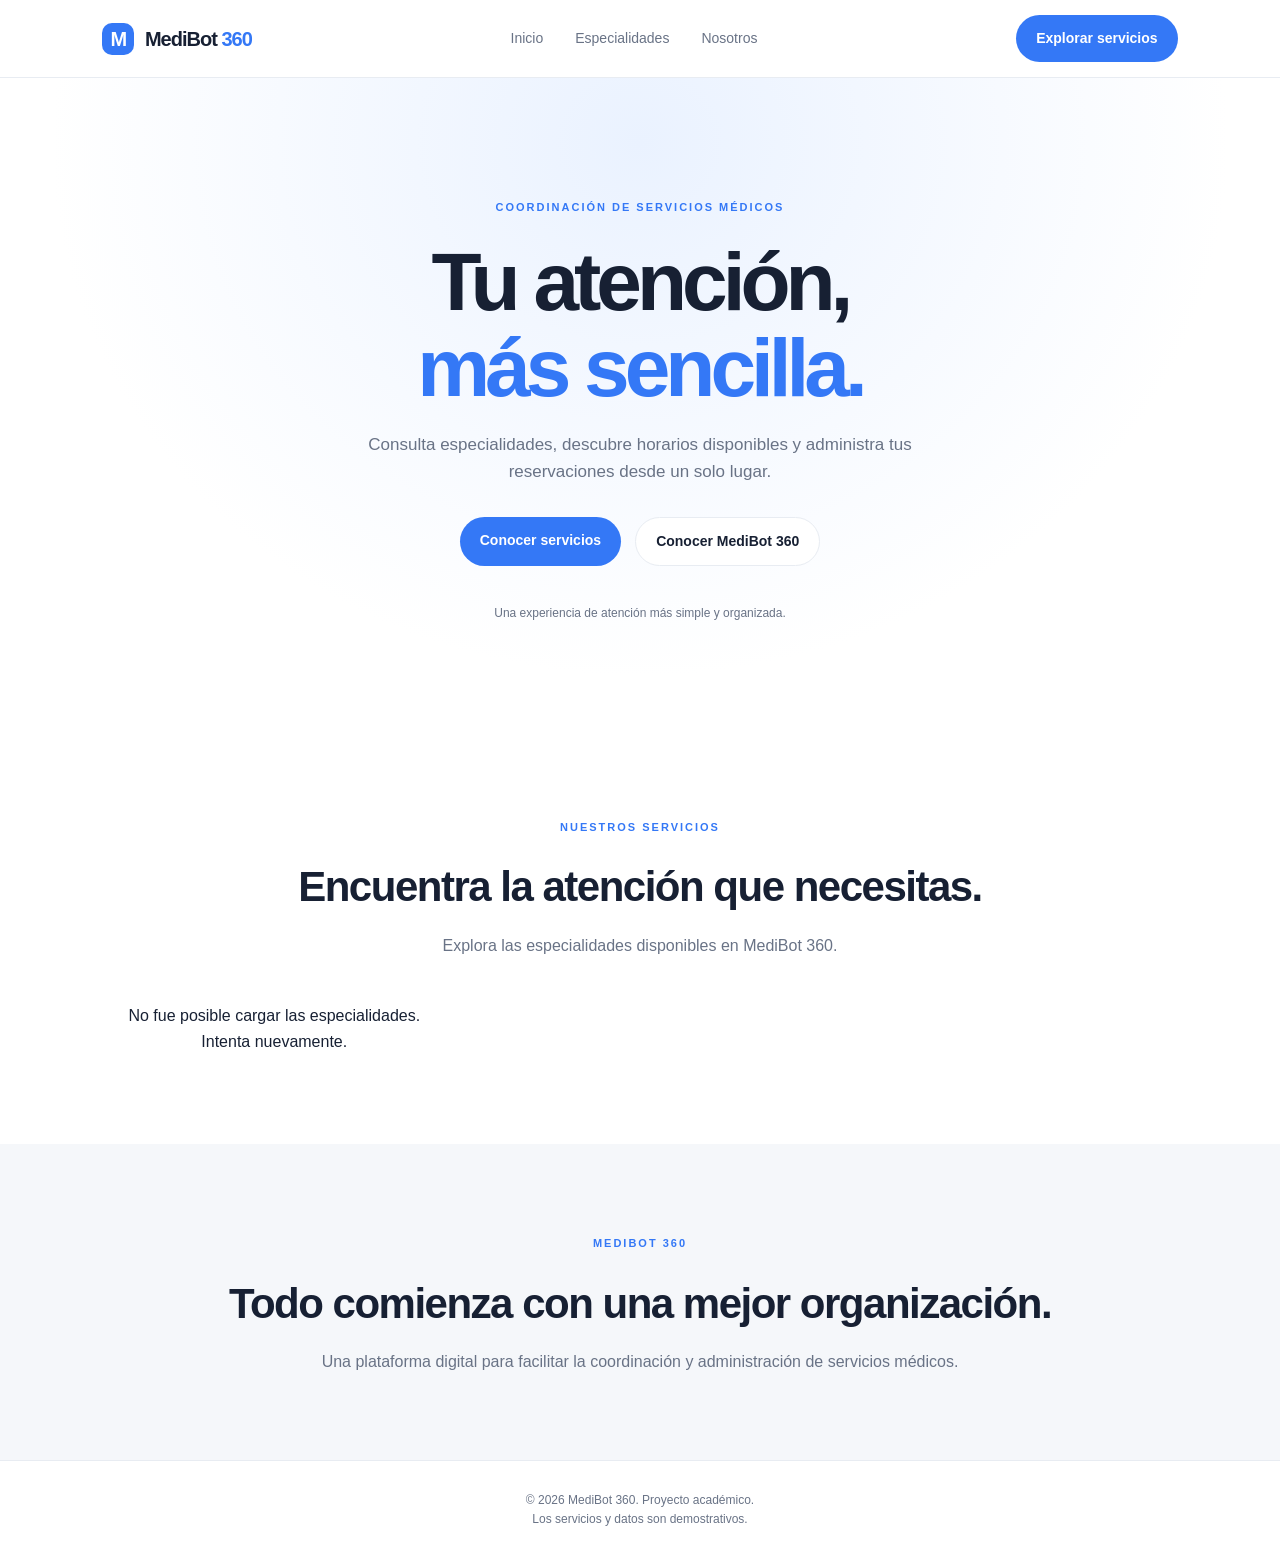
==== templates/index.html @ 05028c8e "feat: add CRM and reservation ERP Co-authored-by: Copilot <223556219+Copilot@users.noreply.github.co" ====
<!DOCTYPE html>
<html lang="es">
<head>
    <meta charset="UTF-8">
    <meta name="viewport" content="width=device-width, initial-scale=1.0">
    <meta name="description" content="MediBot 360: coordinación de servicios médicos.">

    <title>MediBot 360 | Tu atención, más sencilla</title>

    <link rel="stylesheet" href="/static/css/style.css">
</head>

<body>

    <header class="navbar">
        <a href="/" class="brand">
            <span class="brand-icon">M</span>
            MediBot <span>360</span>
        </a>

        <nav class="nav-links">
            <a href="#inicio">Inicio</a>
            <a href="#servicios">Especialidades</a>
            <a href="#nosotros">Nosotros</a>
        </nav>

        <a href="#servicios" class="nav-button">
            Explorar servicios
        </a>
    </header>

    <main>
        <section class="hero" id="inicio">

            <span class="eyebrow">
                COORDINACIÓN DE SERVICIOS MÉDICOS
            </span>

            <h1>
                Tu atención,<br>
                <span>más sencilla.</span>
            </h1>

            <p>
                Consulta especialidades, descubre horarios
                disponibles y administra tus reservaciones
                desde un solo lugar.
            </p>

            <div class="hero-actions">
                <a href="#servicios" class="primary-button">
                    Conocer servicios
                </a>

                <a href="#nosotros" class="secondary-button">
                    Conocer MediBot 360
                </a>
            </div>

            <div class="hero-note">
                Una experiencia de atención más simple y organizada.
            </div>

        </section>

        <section class="services" id="servicios">

            <span class="eyebrow">NUESTROS SERVICIOS</span>

            <h2>Encuentra la atención que necesitas.</h2>

            <p class="section-description">
                Explora las especialidades disponibles en MediBot 360.
            </p>

            <div class="service-grid" id="specialties-container">
                <p class="loading-message">
                    Cargando especialidades...
                </p>
            </div>

        </section>

        <section class="about" id="nosotros">
            <span class="eyebrow">MEDIBOT 360</span>
            <h2>Todo comienza con una mejor organización.</h2>
            <p>
                Una plataforma digital para facilitar la coordinación
                y administración de servicios médicos.
            </p>
        </section>

    </main>

    <footer>
        <p>© 2026 MediBot 360. Proyecto académico.</p>
        <p>Los servicios y datos son demostrativos.</p>
    </footer>

    <script src="/static/js/app.js"></script>

</body>
</html>
---- static/css/style.css ----
:root {
    --background: #ffffff;
    --surface: #f5f7fa;
    --text: #172033;
    --muted: #697386;
    --primary: #3478f6;
    --border: #e8ecf2;
    --radius: 20px;
}

* {
    margin: 0;
    padding: 0;
    box-sizing: border-box;
}

html {
    scroll-behavior: smooth;
}

body {
    font-family: -apple-system, BlinkMacSystemFont,
        "Segoe UI", sans-serif;
    background: var(--background);
    color: var(--text);
    line-height: 1.6;
}

a {
    text-decoration: none;
    color: inherit;
}

.navbar {
    height: 78px;
    display: flex;
    align-items: center;
    justify-content: space-between;
    padding: 0 8%;
    border-bottom: 1px solid var(--border);
    background: rgba(255,255,255,0.9);
}

.brand {
    font-size: 20px;
    font-weight: 750;
    letter-spacing: -1px;
}

.brand span:last-child {
    color: var(--primary);
}

.brand-icon {
    display: inline-grid;
    place-items: center;
    width: 32px;
    height: 32px;
    margin-right: 6px;
    border-radius: 10px;
    background: var(--primary);
    color: white;
}

.nav-links {
    display: flex;
    gap: 32px;
    color: var(--muted);
    font-size: 14px;
}

.nav-links a:hover {
    color: var(--primary);
}

.nav-button,
.primary-button {
    display: inline-block;
    padding: 12px 20px;
    border-radius: 30px;
    background: var(--primary);
    color: white;
    font-size: 14px;
    font-weight: 600;
    transition: transform .2s, background .2s;
}

.nav-button:hover,
.primary-button:hover {
    transform: translateY(-2px);
    background: #2366df;
}

.hero {
    min-height: 580px;
    padding: 115px 20px 100px;
    text-align: center;
    background:
        radial-gradient(ellipse at 50% 10%,
        #eaf2ff 0%, transparent 65%);
}

.eyebrow {
    color: var(--primary);
    font-size: 11px;
    font-weight: 750;
    letter-spacing: 2px;
}

.hero h1 {
    margin: 20px 0;
    font-size: clamp(48px, 7vw, 82px);
    line-height: 1.05;
    letter-spacing: -5px;
}

.hero h1 span {
    color: var(--primary);
}

.hero > p {
    max-width: 560px;
    margin: 0 auto;
    color: var(--muted);
    font-size: 17px;
}

.hero-actions {
    display: flex;
    justify-content: center;
    flex-wrap: wrap;
    gap: 14px;
    margin-top: 32px;
}

.secondary-button {
    padding: 12px 20px;
    border: 1px solid var(--border);
    border-radius: 30px;
    background: white;
    font-size: 14px;
    font-weight: 600;
}

.hero-note {
    margin-top: 38px;
    color: var(--muted);
    font-size: 12px;
}

.services {
    padding: 90px 8%;
    text-align: center;
}

.services h2,
.about h2 {
    margin-top: 15px;
    font-size: clamp(28px, 4vw, 42px);
    letter-spacing: -1.5px;
}

.section-description,
.about p {
    margin-top: 12px;
    color: var(--muted);
}

.service-grid {
    display: grid;
    grid-template-columns: repeat(3, 1fr);
    gap: 22px;
    margin-top: 45px;
}

.service-card {
    padding: 32px 24px;
    border: 1px solid var(--border);
    border-radius: var(--radius);
    text-align: left;
    background: white;
    transition: transform .2s, box-shadow .2s;
}

.service-card:hover {
    transform: translateY(-5px);
    box-shadow: 0 15px 40px rgba(20,40,80,.08);
}

.service-icon {
    color: var(--primary);
    font-size: 30px;
}

.service-card h3 {
    margin-top: 15px;
    font-size: 19px;
}

.service-card p {
    margin-top: 8px;
    color: var(--muted);
    font-size: 14px;
}

.about {
    padding: 85px 20px;
    text-align: center;
    background: var(--surface);
}

footer {
    padding: 30px;
    text-align: center;
    color: var(--muted);
    font-size: 12px;
    border-top: 1px solid var(--border);
}

.loading-message {
    grid-column: 1 / -1;
    color: var(--muted);
    padding: 35px;
}

.service-price {
    display: block;
    margin-top: 18px;
    color: var(--text);
    font-size: 17px;
    font-weight: 700;
}

.service-button {
    display: inline-block;
    margin-top: 20px;
    padding: 10px 18px;
    border-radius: 25px;
    background: #edf3ff;
    color: var(--primary);
    font-size: 13px;
    font-weight: 650;
    transition: background .2s, transform .2s;
}

.service-button:hover {
    background: #dce9ff;
    transform: translateY(-2px);
}

.service-card {
    display: flex;
    flex-direction: column;
    align-items: flex-start;
}

.service-card p {
    flex: 1;
}

@media (max-width: 750px) {
    .navbar {
        padding: 0 5%;
    }

    .nav-links {
        display: none;
    }

    .hero h1 {
        letter-spacing: -2px;
    }

    .service-grid {
        grid-template-columns: 1fr;
    }

    .services {
        padding: 65px 6%;
    }
}
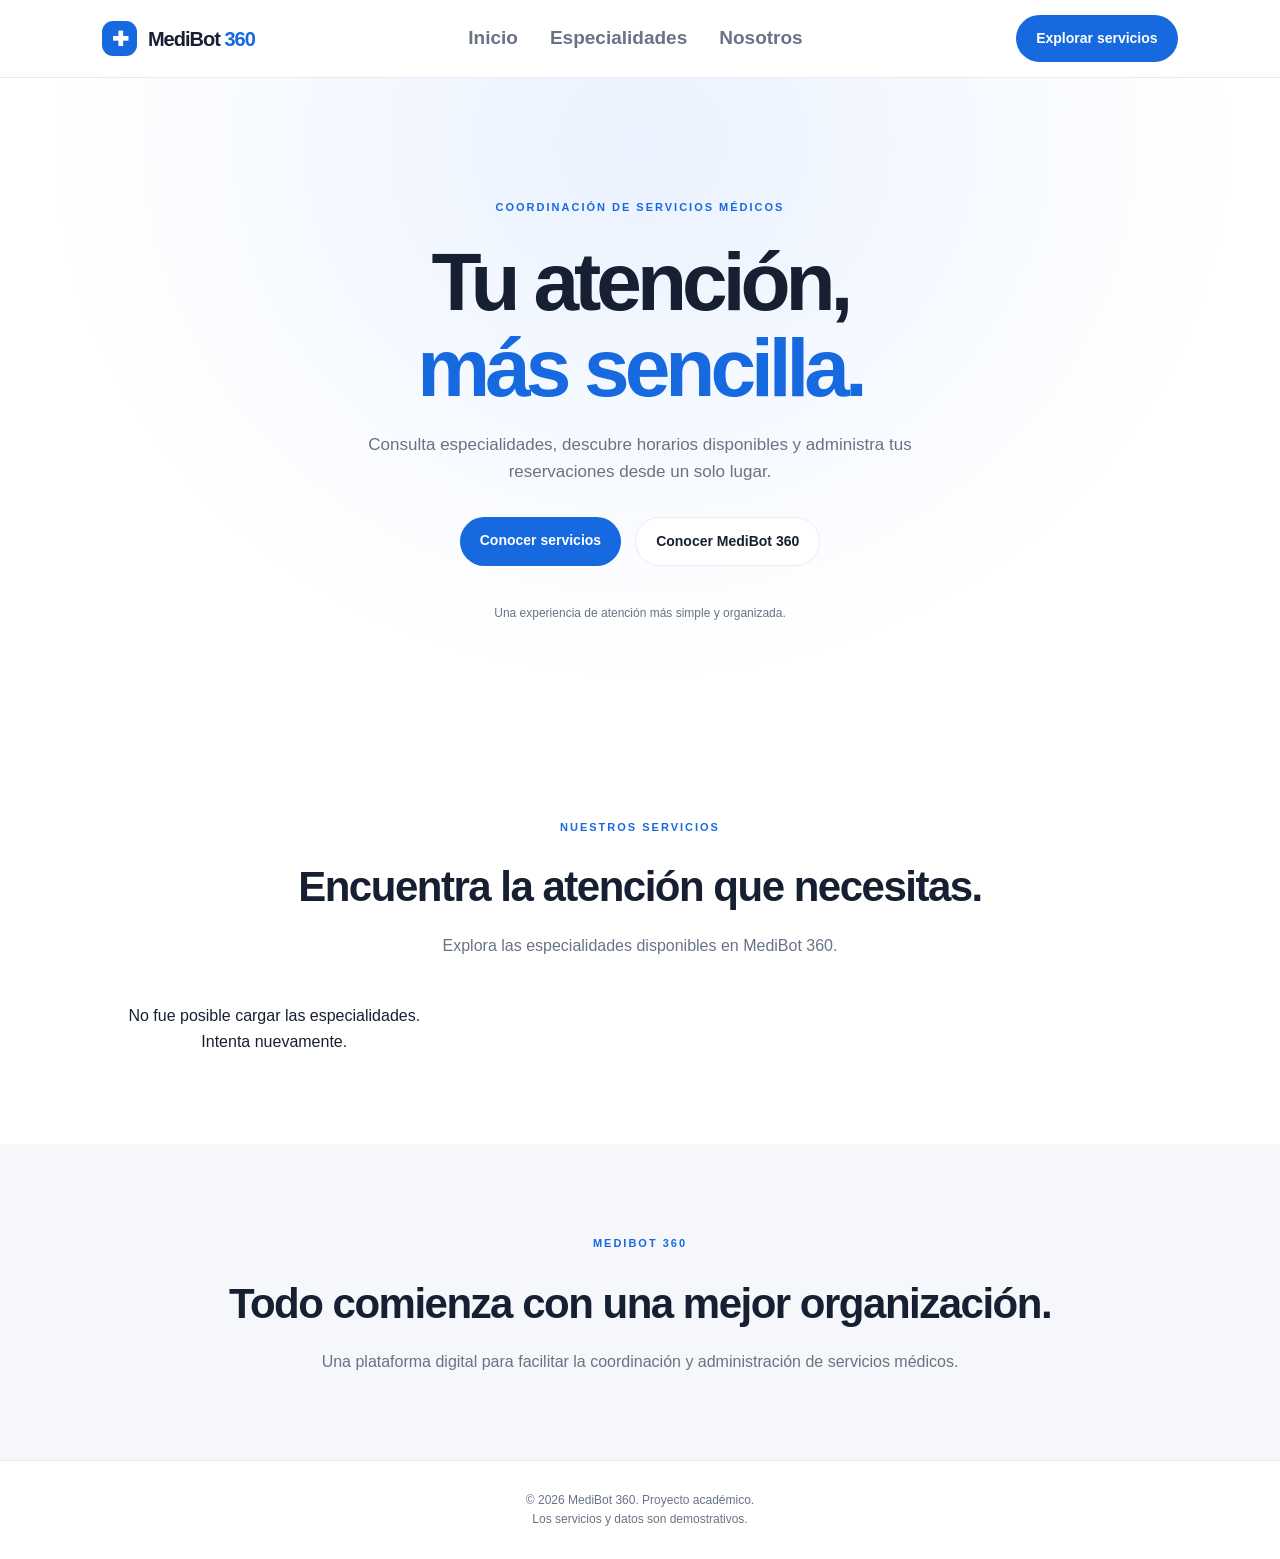
==== commit dafec817: "style: unificar pantallas y modales Co-authored-by: Copilot <223556219+Copilot@users.noreply.github." ====
--- a/templates/index.html
+++ b/templates/index.html
@@ -15,7 +15,7 @@
 
     <header class="navbar">
         <a href="/" class="brand">
-            <span class="brand-icon">M</span>
+            <span class="brand-icon">✚</span>
             MediBot <span>360</span>
         </a>
 
--- a/static/css/style.css
+++ b/static/css/style.css
@@ -4,7 +4,7 @@
     --surface: #f5f7fa;
     --text: #172033;
     --muted: #697386;
-    --primary: #3478f6;
+    --primary: #1769e0;
     --border: #e8ecf2;
     --radius: 20px;
 }
@@ -55,10 +55,10 @@
 .brand-icon {
     display: inline-grid;
     place-items: center;
-    width: 32px;
-    height: 32px;
+    width: 35px;
+    height: 35px;
     margin-right: 6px;
-    border-radius: 10px;
+    border-radius: 11px;
     background: var(--primary);
     color: white;
 }
@@ -67,7 +67,8 @@
     display: flex;
     gap: 32px;
     color: var(--muted);
-    font-size: 14px;
+    font-size: 19px;
+    font-weight: 700;
 }
 
 .nav-links a:hover {
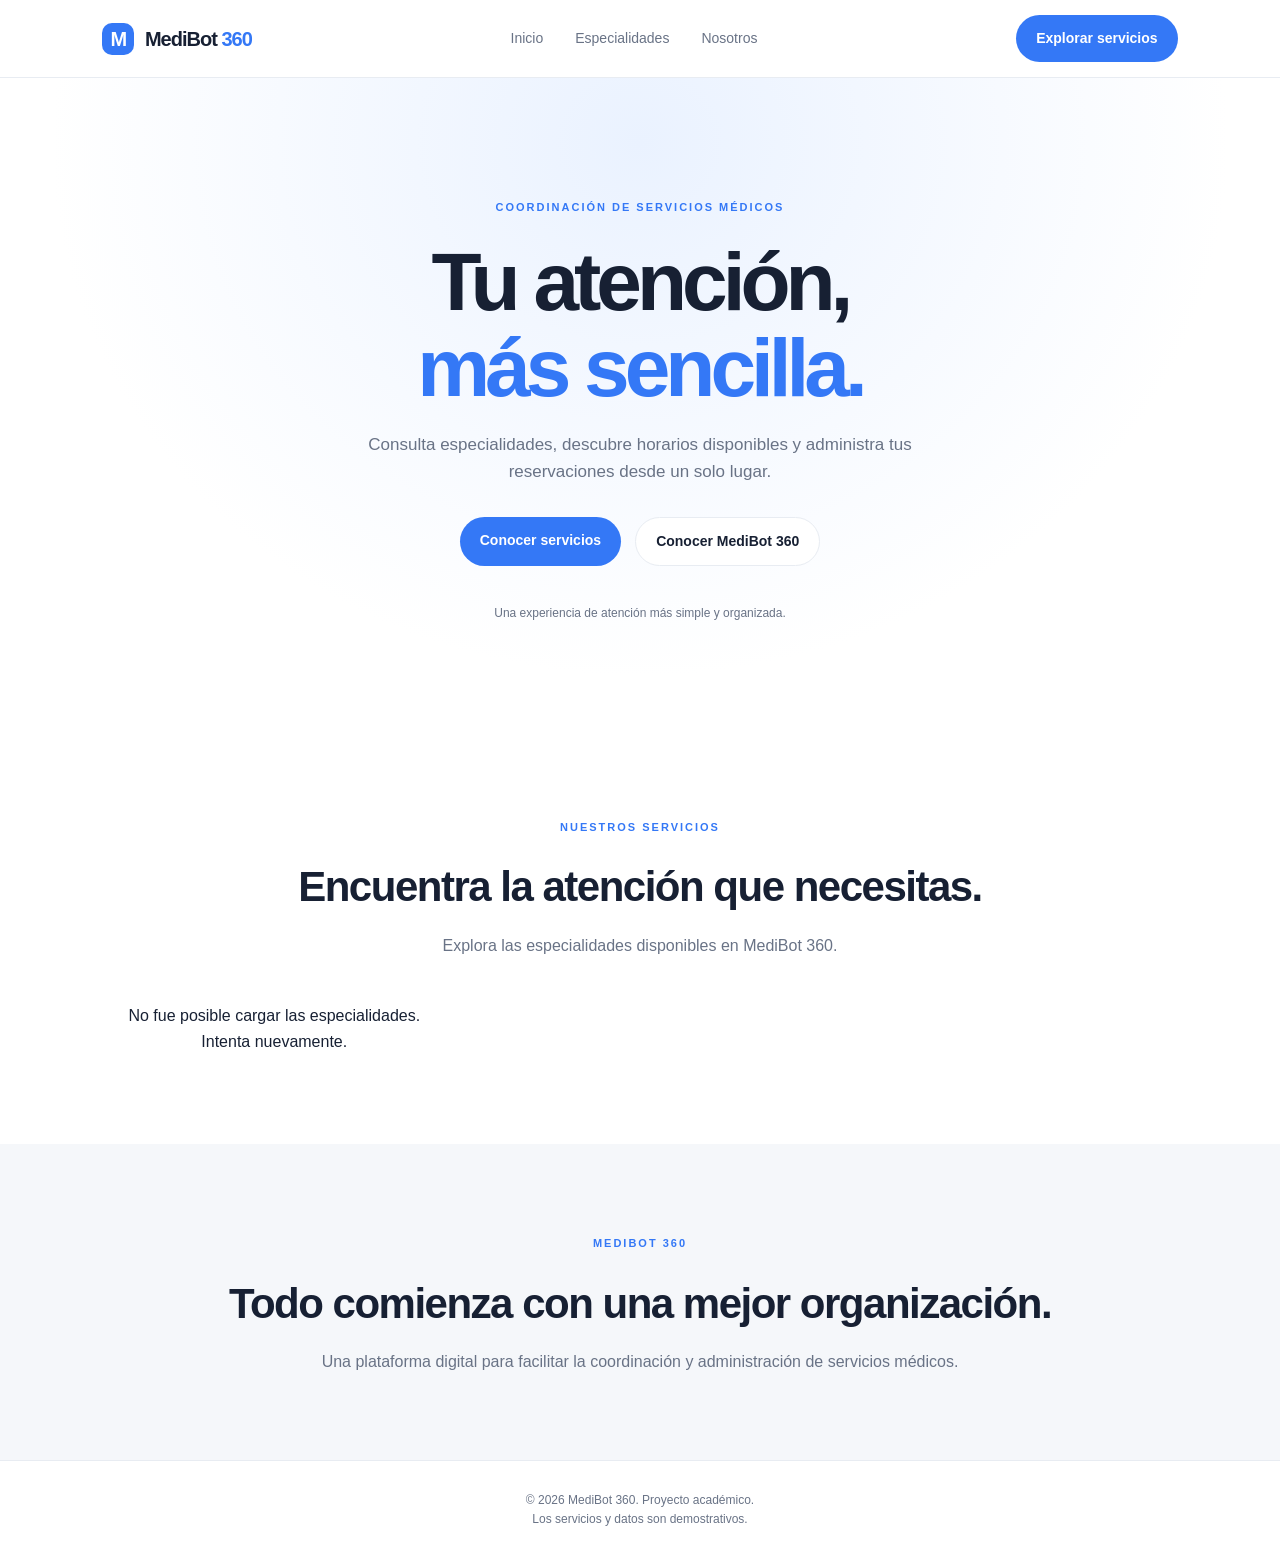
==== commit bb71642e: "Revert "style: unificar pantallas y modales" This reverts commit dafec817c7390e006cf4f595944a5077828" ====
--- a/templates/index.html
+++ b/templates/index.html
@@ -15,7 +15,7 @@
 
     <header class="navbar">
         <a href="/" class="brand">
-            <span class="brand-icon">✚</span>
+            <span class="brand-icon">M</span>
             MediBot <span>360</span>
         </a>
 
--- a/static/css/style.css
+++ b/static/css/style.css
@@ -4,7 +4,7 @@
     --surface: #f5f7fa;
     --text: #172033;
     --muted: #697386;
-    --primary: #1769e0;
+    --primary: #3478f6;
     --border: #e8ecf2;
     --radius: 20px;
 }
@@ -55,10 +55,10 @@
 .brand-icon {
     display: inline-grid;
     place-items: center;
-    width: 35px;
-    height: 35px;
+    width: 32px;
+    height: 32px;
     margin-right: 6px;
-    border-radius: 11px;
+    border-radius: 10px;
     background: var(--primary);
     color: white;
 }
@@ -67,8 +67,7 @@
     display: flex;
     gap: 32px;
     color: var(--muted);
-    font-size: 19px;
-    font-weight: 700;
+    font-size: 14px;
 }
 
 .nav-links a:hover {
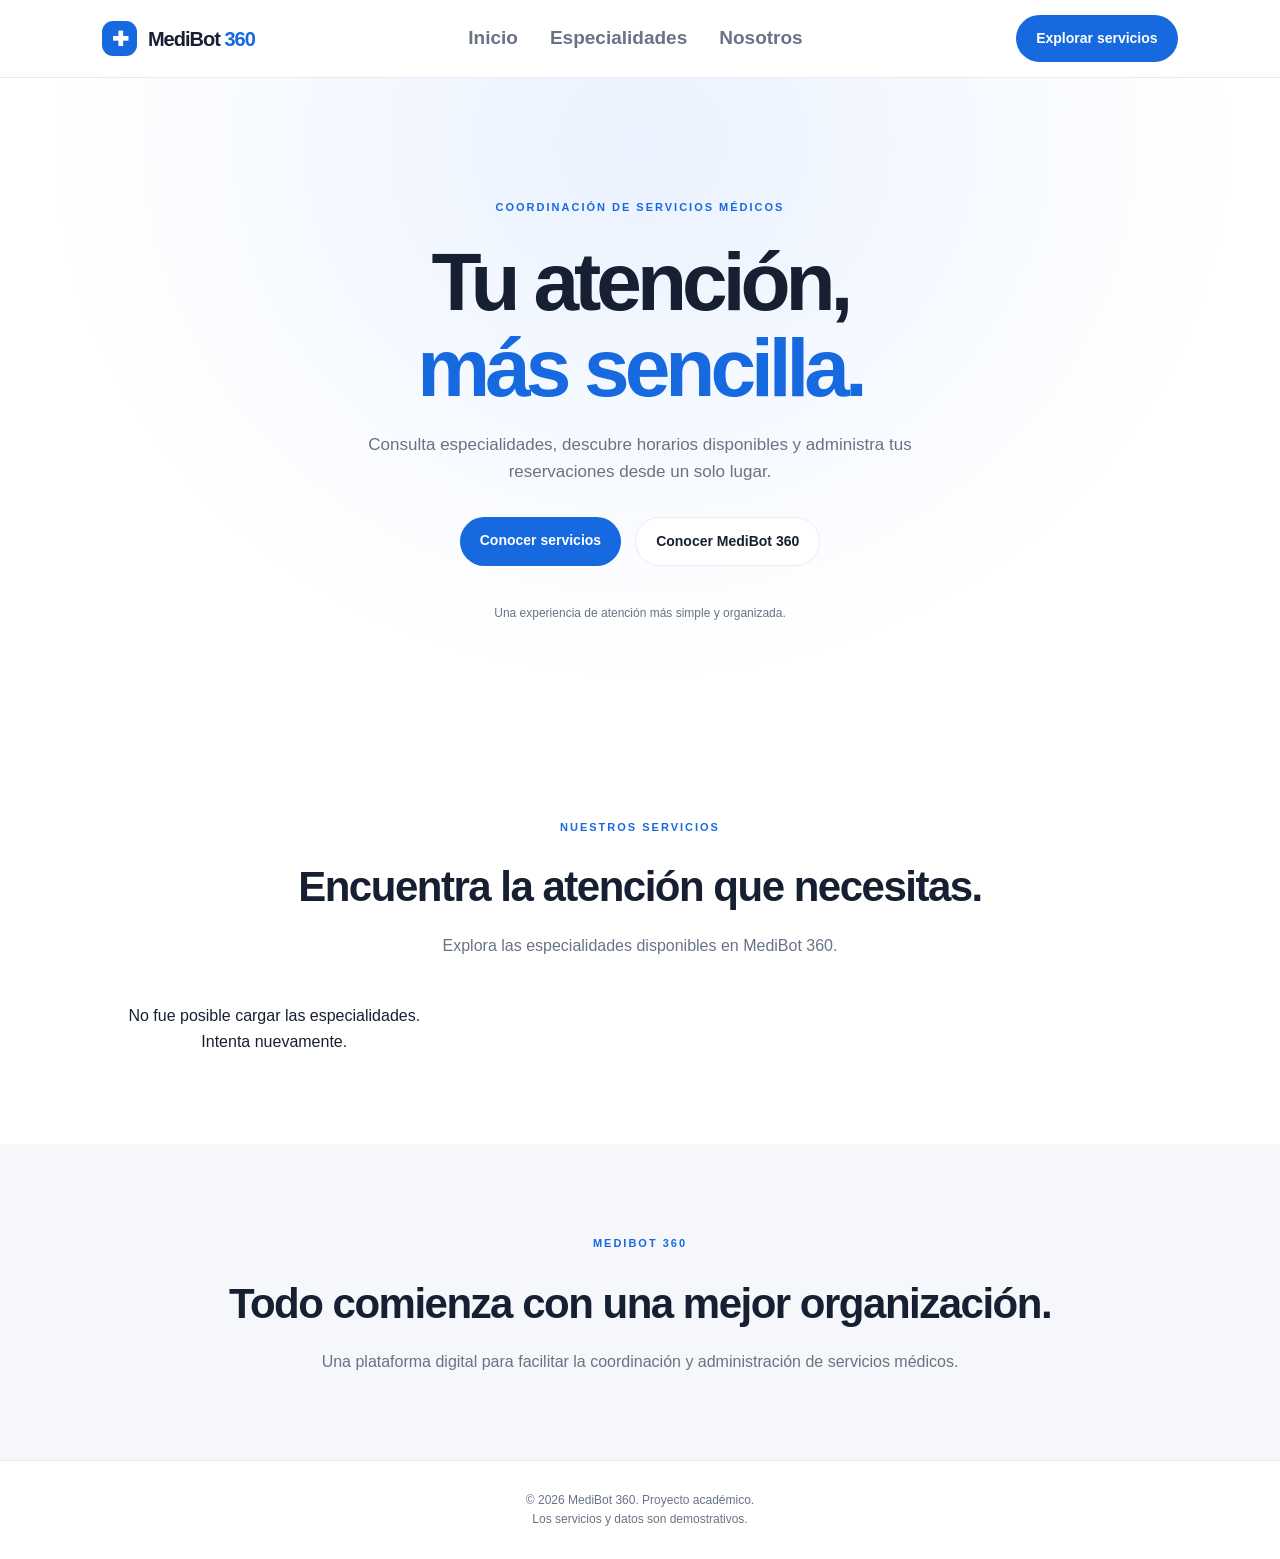
==== commit fbbad462: "Restore administrative catalog and visual unification Co-authored-by: Copilot <223556219+Copilot@use" ====
--- a/templates/index.html
+++ b/templates/index.html
@@ -15,7 +15,7 @@
 
     <header class="navbar">
         <a href="/" class="brand">
-            <span class="brand-icon">M</span>
+            <span class="brand-icon">✚</span>
             MediBot <span>360</span>
         </a>
 
--- a/static/css/style.css
+++ b/static/css/style.css
@@ -4,7 +4,7 @@
     --surface: #f5f7fa;
     --text: #172033;
     --muted: #697386;
-    --primary: #3478f6;
+    --primary: #1769e0;
     --border: #e8ecf2;
     --radius: 20px;
 }
@@ -55,10 +55,10 @@
 .brand-icon {
     display: inline-grid;
     place-items: center;
-    width: 32px;
-    height: 32px;
+    width: 35px;
+    height: 35px;
     margin-right: 6px;
-    border-radius: 10px;
+    border-radius: 11px;
     background: var(--primary);
     color: white;
 }
@@ -67,7 +67,8 @@
     display: flex;
     gap: 32px;
     color: var(--muted);
-    font-size: 14px;
+    font-size: 19px;
+    font-weight: 700;
 }
 
 .nav-links a:hover {
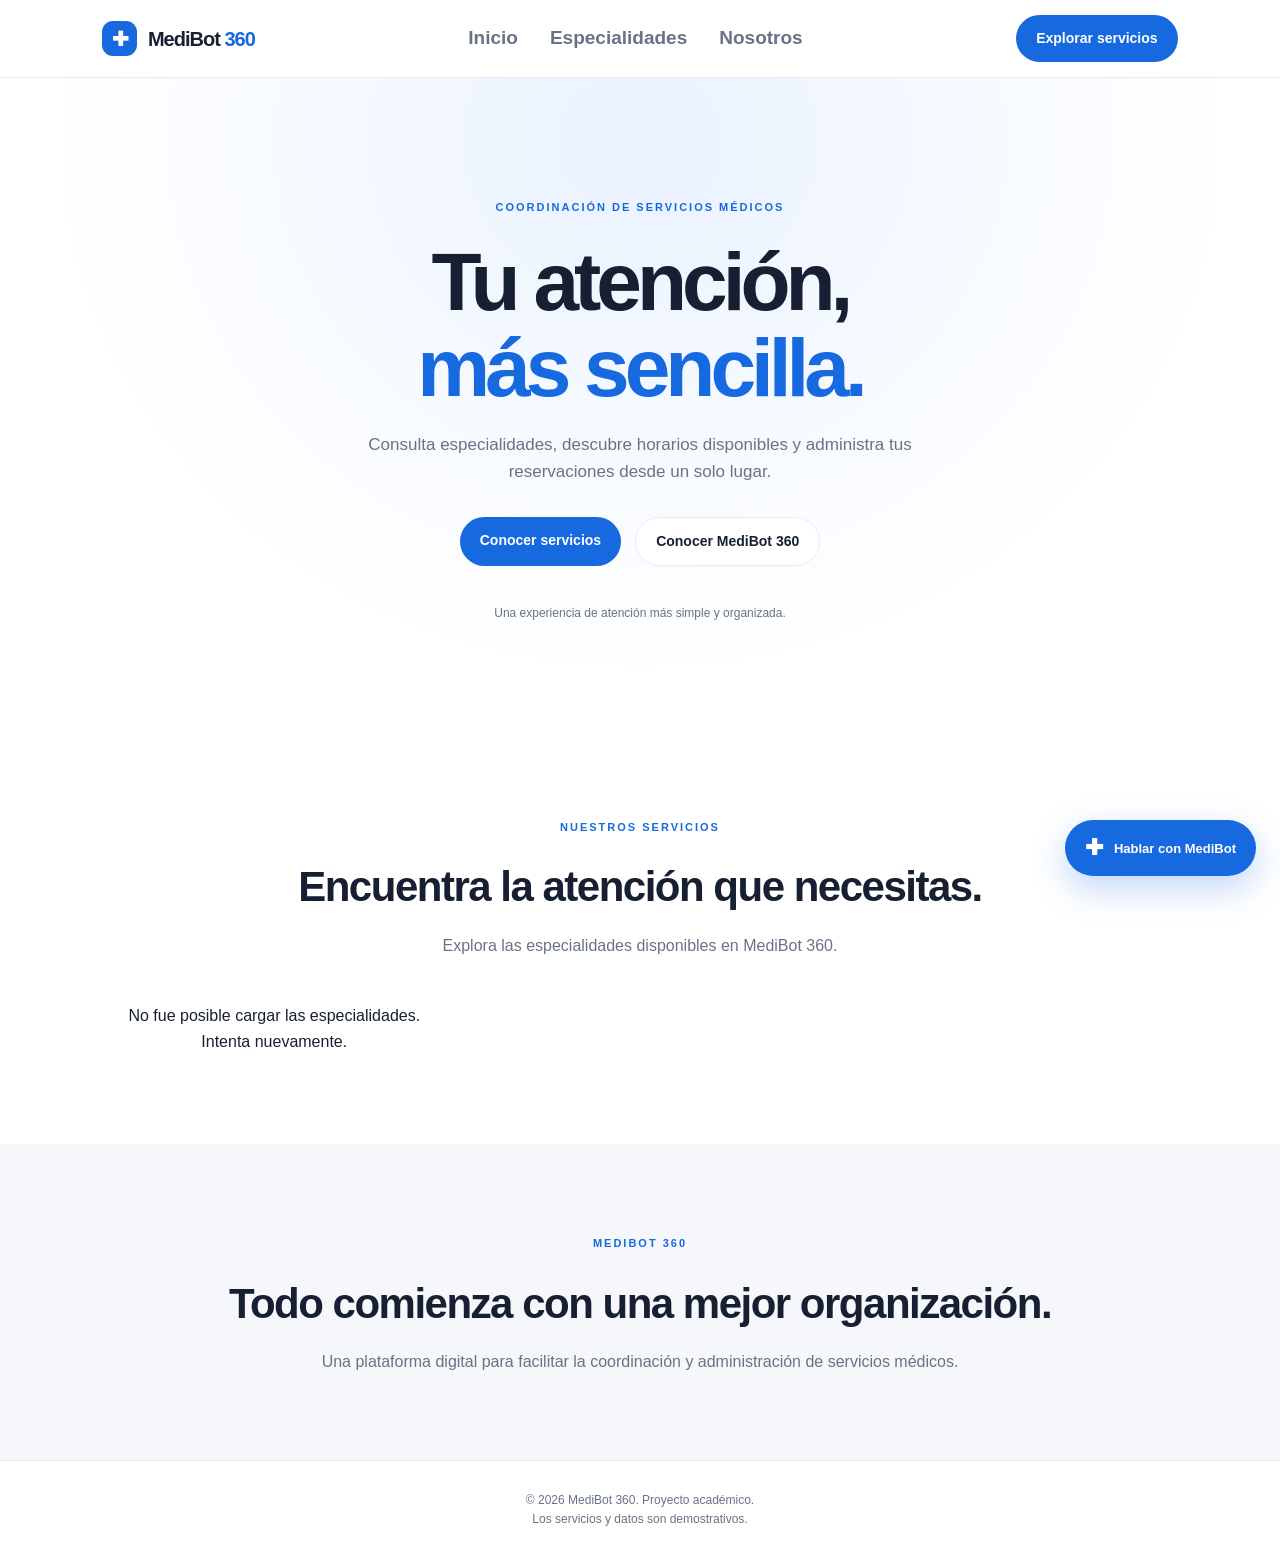
==== commit 9d1d581c: "Completa integración del chatbot, pagos y seguridad Incluye pruebas integrales, dashboard analítico," ====
--- a/templates/index.html
+++ b/templates/index.html
@@ -9,6 +9,7 @@
     <title>MediBot 360 | Tu atención, más sencilla</title>
 
     <link rel="stylesheet" href="/static/css/style.css">
+    <link rel="stylesheet" href="/static/css/chatbot.css?v=8a1">
 </head>
 
 <body>
@@ -98,7 +99,108 @@
         <p>Los servicios y datos son demostrativos.</p>
     </footer>
 
+    <div id="mb-chat-root" class="mb-chat-root">
+        <button id="mb-chat-toggle" class="mb-chat-launcher" type="button"
+                aria-controls="mb-chat-panel" aria-expanded="false">
+            <span aria-hidden="true">✚</span>
+            Hablar con MediBot
+        </button>
+
+        <section id="mb-chat-panel" class="mb-chat-panel"
+                 aria-label="Asistente virtual MediBot" hidden>
+            <header class="mb-chat-header">
+                <div>
+                    <strong>MediBot 360</strong>
+                    <small>Recepción virtual · Proyecto académico</small>
+                </div>
+                <button id="mb-chat-close" type="button"
+                        aria-label="Cerrar chatbot">×</button>
+            </header>
+
+            <div id="mb-chat-history" class="mb-chat-history"
+                 role="log" aria-live="polite"></div>
+            <div id="mb-chat-actions" class="mb-chat-actions"
+                 aria-label="Opciones rápidas"></div>
+
+            <form id="mb-chat-booking" class="mb-chat-workflow" hidden>
+                <strong>Reservar una cita</strong>
+
+                <label for="mb-chat-specialty">Especialidad</label>
+                <select id="mb-chat-specialty" required>
+                    <option value="">Selecciona especialidad</option>
+                </select>
+
+                <label for="mb-chat-professional">Profesional</label>
+                <select id="mb-chat-professional" required disabled>
+                    <option value="">Selecciona profesional</option>
+                </select>
+
+                <label for="mb-chat-date">Fecha</label>
+                <input id="mb-chat-date" type="date" required disabled>
+
+                <label for="mb-chat-slot">Horario</label>
+                <select id="mb-chat-slot" required disabled>
+                    <option value="">Selecciona horario</option>
+                </select>
+
+                <label for="mb-chat-name">Nombre completo</label>
+                <input id="mb-chat-name" minlength="3" maxlength="150"
+                       autocomplete="name" required>
+
+                <label for="mb-chat-email">Correo electrónico</label>
+                <input id="mb-chat-email" type="email" maxlength="150"
+                       autocomplete="email" required>
+
+                <label for="mb-chat-phone">Teléfono</label>
+                <input id="mb-chat-phone" type="tel" minlength="10"
+                       maxlength="20" autocomplete="tel" required>
+
+                <p id="mb-chat-book-status"
+                   class="mb-chat-form-status" role="status"></p>
+                <button id="mb-chat-book-submit" type="submit" disabled>
+                    Confirmar reservación
+                </button>
+            </form>
+
+            <form id="mb-chat-verify" class="mb-chat-workflow" hidden>
+                <strong>Verificación de reservación</strong>
+                <p>Ingresa el folio, correo y teléfono registrados en tu cita.</p>
+
+                <label for="mb-chat-folio">Folio</label>
+                <input id="mb-chat-folio" placeholder="MB-XXXXXXXX"
+                       minlength="11" maxlength="20" required>
+
+                <label for="mb-chat-proof-email">Correo registrado</label>
+                <input id="mb-chat-proof-email" type="email"
+                       maxlength="150" required>
+
+                <label for="mb-chat-proof-phone">Teléfono registrado</label>
+                <input id="mb-chat-proof-phone" type="tel"
+                       minlength="10" maxlength="20" required>
+
+                <p id="mb-chat-proof-status"
+                   class="mb-chat-form-status" role="status"></p>
+                <button id="mb-chat-proof-submit" type="submit">
+                    Continuar
+                </button>
+            </form>
+
+            <form id="mb-chat-compose" class="mb-chat-compose">
+                <input id="mb-chat-message"
+                       placeholder="Escribe tu pregunta..."
+                       maxlength="500" aria-label="Mensaje para MediBot" required>
+                <button id="mb-chat-send" type="submit">Enviar</button>
+            </form>
+
+            <p class="mb-chat-disclaimer">
+                Asistente informativo: no da diagnósticos.
+                Emergencias: 911.
+            </p>
+        </section>
+    </div>
+
     <script src="/static/js/app.js"></script>
+    <script src="/static/js/chatbot.js?v=8a1"></script>
 
 </body>
 </html>
--- a/static/css/chatbot.css
+++ b/static/css/chatbot.css
@@ -0,0 +1,321 @@
+/* MEDIBOT 360 - CHATBOT */
+.mb-chat-root,
+.mb-chat-root * {
+    box-sizing: border-box;
+}
+
+.mb-chat-root {
+    position: fixed;
+    right: 24px;
+    bottom: 24px;
+    z-index: 2000;
+    font-family: -apple-system, BlinkMacSystemFont, "Segoe UI", sans-serif;
+}
+
+.mb-chat-launcher {
+    display: inline-flex;
+    align-items: center;
+    justify-content: center;
+    gap: 11px;
+    min-height: 56px;
+    padding: 12px 20px;
+    border: none;
+    border-radius: 30px;
+    background: #1769e0;
+    color: white;
+    box-shadow: 0 12px 35px rgba(23, 105, 224, .27);
+    font-family: inherit;
+    font-size: 13px;
+    font-weight: 750;
+    cursor: pointer;
+}
+
+.mb-chat-launcher span {
+    font-size: 22px;
+}
+
+.mb-chat-launcher:hover {
+    background: #1055bd;
+}
+
+.mb-chat-launcher:focus-visible,
+.mb-chat-header button:focus-visible,
+.mb-chat-actions button:focus-visible,
+.mb-chat-compose button:focus-visible,
+.mb-chat-workflow button:focus-visible {
+    outline: 3px solid rgba(23, 105, 224, .24);
+    outline-offset: 3px;
+}
+
+.mb-chat-panel {
+    position: absolute;
+    right: 0;
+    bottom: 72px;
+    display: flex;
+    flex-direction: column;
+    width: 395px;
+    max-width: calc(100vw - 28px);
+    height: min(690px, calc(100vh - 115px));
+    overflow: hidden;
+    border: 1px solid #e0e6ef;
+    border-radius: 22px;
+    background: white;
+    box-shadow: 0 22px 75px rgba(18, 38, 68, .20);
+}
+
+.mb-chat-panel[hidden],
+.mb-chat-workflow[hidden] {
+    display: none;
+}
+
+.mb-chat-header {
+    display: flex;
+    align-items: center;
+    justify-content: space-between;
+    gap: 14px;
+    padding: 21px;
+    background: linear-gradient(120deg, #1769e0, #104da9);
+    color: white;
+}
+
+.mb-chat-header div {
+    display: flex;
+    flex-direction: column;
+    gap: 6px;
+}
+
+.mb-chat-header strong {
+    font-size: 17px;
+}
+
+.mb-chat-header small {
+    color: rgba(255, 255, 255, .78);
+    font-size: 10px;
+}
+
+.mb-chat-header button {
+    width: 32px;
+    height: 32px;
+    border: none;
+    border-radius: 9px;
+    background: rgba(255, 255, 255, .15);
+    color: white;
+    font-size: 23px;
+    cursor: pointer;
+}
+
+.mb-chat-history {
+    display: flex;
+    flex: 1;
+    flex-direction: column;
+    gap: 12px;
+    min-height: 110px;
+    padding: 18px;
+    overflow-y: auto;
+    background: #f7f9fc;
+}
+
+.mb-chat-bubble {
+    max-width: 90%;
+    padding: 12px 15px;
+    border: 1px solid #e7edf5;
+    border-radius: 15px 15px 15px 4px;
+    background: white;
+    color: #435166;
+    font-size: 12px;
+    line-height: 1.7;
+    white-space: pre-line;
+    overflow-wrap: anywhere;
+    align-self: flex-start;
+}
+
+.mb-chat-bubble.user {
+    align-self: flex-end;
+    border-color: #1769e0;
+    border-radius: 15px 15px 4px 15px;
+    background: #1769e0;
+    color: white;
+}
+
+.mb-chat-actions {
+    display: flex;
+    flex-wrap: wrap;
+    gap: 7px;
+    max-height: 95px;
+    padding: 11px 15px;
+    overflow-y: auto;
+    border-top: 1px solid #edf0f5;
+    background: white;
+}
+
+.mb-chat-actions button {
+    padding: 8px 11px;
+    border: 1px solid #dce8fb;
+    border-radius: 20px;
+    background: #edf4ff;
+    color: #1769e0;
+    font-family: inherit;
+    font-size: 10px;
+    font-weight: 700;
+    cursor: pointer;
+}
+
+.mb-chat-actions button:hover {
+    background: #dceaff;
+}
+
+.mb-chat-workflow {
+    display: flex;
+    flex-direction: column;
+    gap: 10px;
+    max-height: 330px;
+    padding: 16px;
+    overflow-y: auto;
+    border-top: 1px solid #e6ecf5;
+    background: white;
+}
+
+.mb-chat-workflow > strong {
+    margin-bottom: 5px;
+    color: #182335;
+    font-size: 14px;
+}
+
+.mb-chat-workflow p {
+    margin: 0;
+    color: #738196;
+    font-size: 11px;
+    line-height: 1.6;
+}
+
+.mb-chat-workflow label {
+    color: #455267;
+    font-size: 11px;
+    font-weight: 700;
+}
+
+.mb-chat-workflow input,
+.mb-chat-workflow select {
+    display: block;
+    width: 100%;
+    min-width: 0;
+    min-height: 42px;
+    padding: 0 12px;
+    border: 1px solid #dfe6ef;
+    border-radius: 10px;
+    outline: none;
+    background: #fbfcfe;
+    color: #182335;
+    font-family: inherit;
+    font-size: 12px;
+}
+
+.mb-chat-workflow input:focus,
+.mb-chat-workflow select:focus {
+    border-color: #1769e0;
+    box-shadow: 0 0 0 3px rgba(23, 105, 224, .10);
+}
+
+.mb-chat-workflow input:disabled,
+.mb-chat-workflow select:disabled {
+    opacity: .55;
+    cursor: not-allowed;
+}
+
+.mb-chat-workflow button[type="submit"] {
+    min-height: 46px;
+    margin-top: 7px;
+    border: none;
+    border-radius: 10px;
+    background: #1769e0;
+    color: white;
+    font-family: inherit;
+    font-size: 12px;
+    font-weight: 750;
+    cursor: pointer;
+}
+
+.mb-chat-workflow button[type="submit"]:disabled {
+    opacity: .5;
+    cursor: not-allowed;
+}
+
+.mb-chat-form-status {
+    color: #b42335 !important;
+    font-size: 11px;
+}
+
+.mb-chat-compose {
+    display: flex;
+    flex-shrink: 0;
+    gap: 9px;
+    padding: 13px;
+    border-top: 1px solid #e9edf3;
+    background: white;
+}
+
+.mb-chat-compose input {
+    flex: 1;
+    min-width: 0;
+    height: 43px;
+    padding: 0 12px;
+    border: 1px solid #e1e7ef;
+    border-radius: 10px;
+    outline: none;
+    font-family: inherit;
+    font-size: 12px;
+}
+
+.mb-chat-compose input:focus {
+    border-color: #1769e0;
+}
+
+.mb-chat-compose button {
+    padding: 0 15px;
+    border: none;
+    border-radius: 10px;
+    background: #1769e0;
+    color: white;
+    font-family: inherit;
+    font-size: 12px;
+    font-weight: 700;
+    cursor: pointer;
+}
+
+.mb-chat-compose button:disabled {
+    opacity: .5;
+    cursor: not-allowed;
+}
+
+.mb-chat-disclaimer {
+    margin: 0;
+    padding: 0 12px 12px;
+    background: white;
+    color: #8b95a4;
+    text-align: center;
+    font-size: 9px;
+    line-height: 1.5;
+}
+
+@media (max-width: 600px) {
+    .mb-chat-root {
+        right: 12px;
+        bottom: 12px;
+    }
+
+    .mb-chat-panel {
+        width: calc(100vw - 24px);
+        height: min(680px, calc(100vh - 95px));
+        bottom: 67px;
+        border-radius: 17px;
+    }
+
+    .mb-chat-launcher {
+        min-height: 51px;
+        padding: 10px 15px;
+    }
+
+    .mb-chat-workflow {
+        max-height: 300px;
+    }
+}
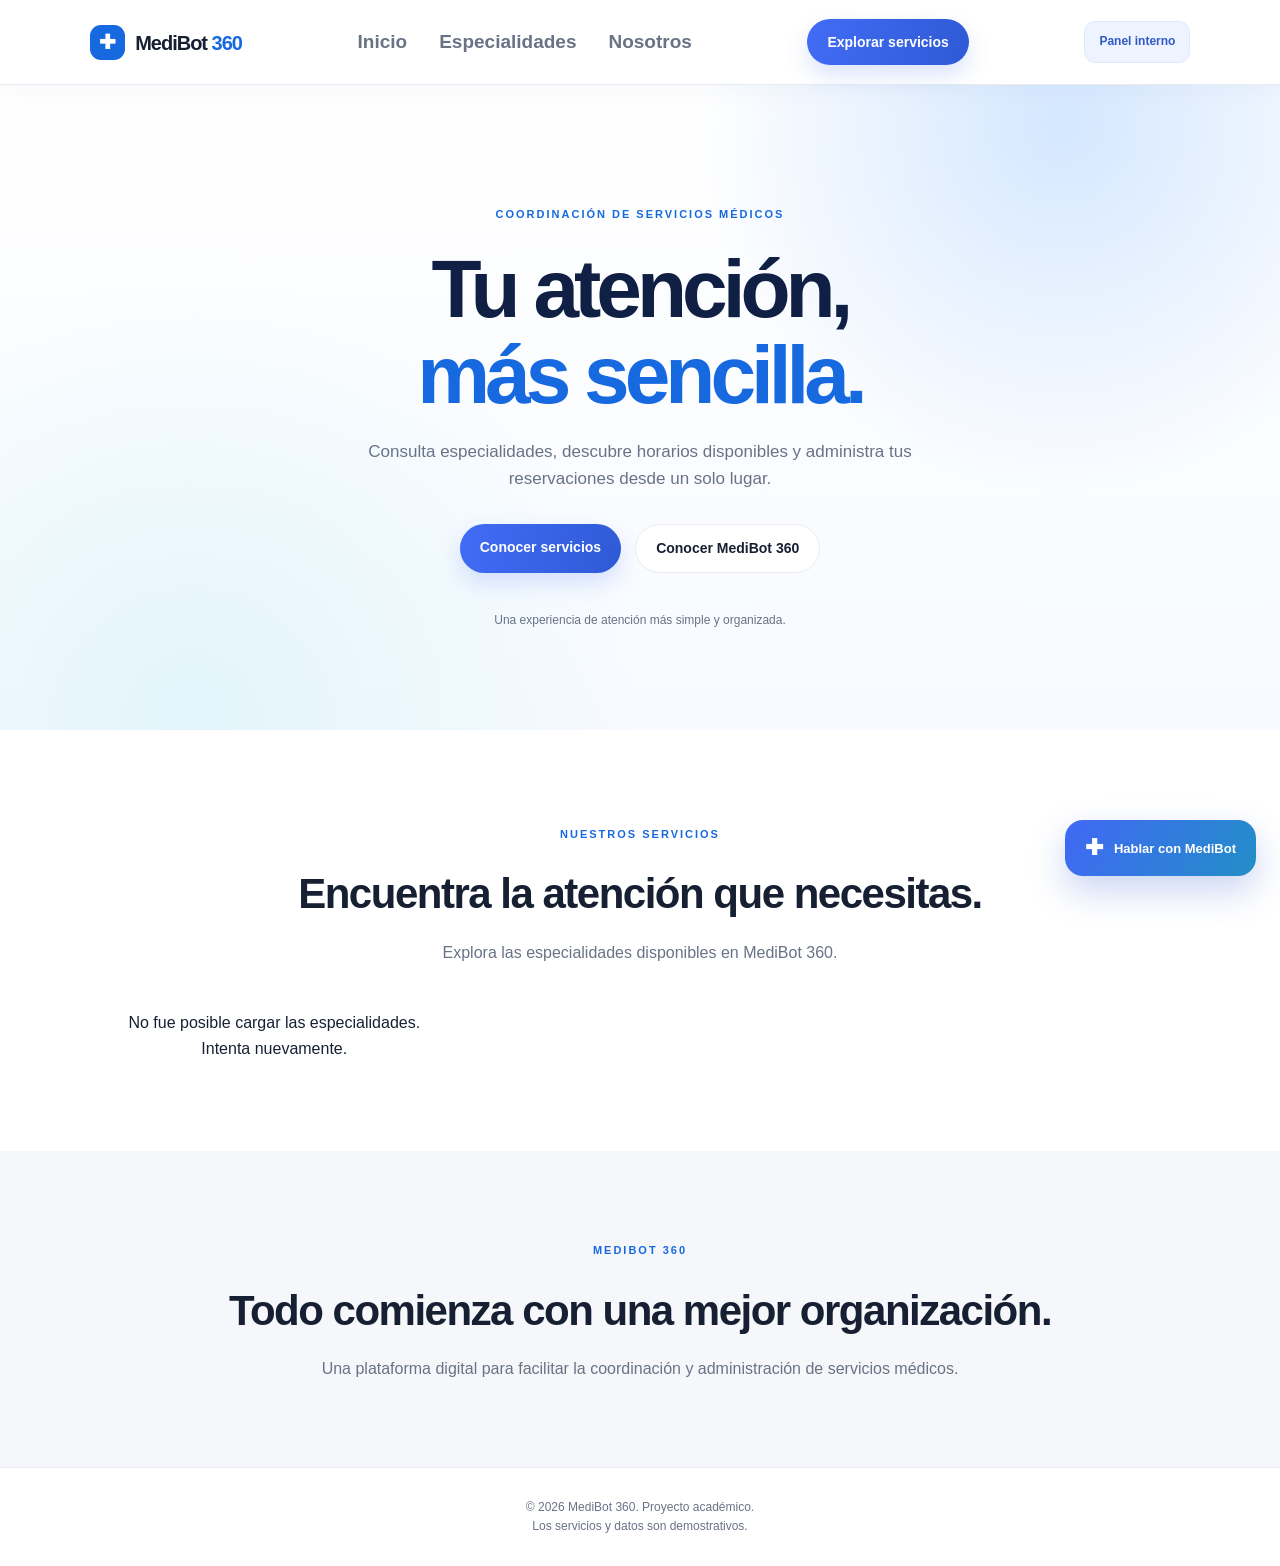
==== commit 355847fd: "Rediseño integral: entrada administrativa, calendario y centro de avisos - "/" redirige a /admin; el" ====
--- a/templates/index.html
+++ b/templates/index.html
@@ -10,12 +10,14 @@
 
     <link rel="stylesheet" href="/static/css/style.css">
     <link rel="stylesheet" href="/static/css/chatbot.css?v=8a1">
+    <link rel="stylesheet" href="/static/css/medibot-next.css?v=11a">
+    <script src="/static/js/medibot-next.js?v=11a" defer></script>
 </head>
 
 <body>
 
     <header class="navbar">
-        <a href="/" class="brand">
+        <a href="/sitio" class="brand">
             <span class="brand-icon">✚</span>
             MediBot <span>360</span>
         </a>
--- a/static/css/medibot-next.css
+++ b/static/css/medibot-next.css
@@ -0,0 +1,1125 @@
+/* =============================================
+   MEDIBOT 360 NEXT - IDENTIDAD VISUAL
+   Se carga DESPUÉS del CSS actual
+============================================= */
+
+:root {
+    --admin-primary: #4168f5;
+    --admin-primary-dark: #2d4bd1;
+    --admin-text: #17243c;
+    --admin-muted: #78859a;
+    --admin-border: #e7ebf3;
+    --admin-background: #f3f6fc;
+
+    --mb-navy: #0c1731;
+    --mb-blue: #4168f5;
+    --mb-cyan: #43d8e8;
+}
+
+/* ÁREA ADMINISTRATIVA */
+
+body.dashboard-page {
+    background:
+        radial-gradient(circle at 90% -10%, #e8eeff 0, transparent 37%),
+        var(--admin-background);
+    color: var(--admin-text);
+    font-family: "Segoe UI Variable", "Segoe UI", system-ui, sans-serif;
+}
+
+/* SIDEBAR OSCURO */
+
+.dashboard-page .admin-sidebar {
+    width: 278px;
+    padding: 28px 18px 20px;
+    border: 0;
+    background: linear-gradient(180deg, #101e40 0%, #0b1530 62%, #111b3b 100%);
+    box-shadow: 12px 0 35px rgba(9, 22, 52, .10);
+    color: #fff;
+    z-index: 100;
+}
+
+.dashboard-page .admin-sidebar > .admin-brand {
+    justify-content: flex-start;
+    margin: 2px 8px 34px;
+    color: #fff;
+    font-size: 20px;
+}
+
+.dashboard-page .admin-sidebar .admin-brand strong {
+    color: #83e7f2;
+}
+
+.dashboard-page .admin-sidebar .brand-symbol {
+    width: 43px;
+    height: 43px;
+    border-radius: 14px;
+    background: linear-gradient(145deg, #537afa, #36c6eb);
+    box-shadow: 0 6px 21px rgba(68, 126, 251, .35);
+}
+
+.dashboard-page .admin-sidebar .admin-brand > span:last-child,
+.dashboard-page .admin-sidebar .sidebar-label {
+    display: inline;
+}
+
+.dashboard-page .sidebar-label {
+    display: block;
+    color: #7588ae;
+    letter-spacing: 2px;
+    margin-bottom: 17px;
+}
+
+.dashboard-page .admin-navigation {
+    display: flex;
+    flex-direction: column;
+    gap: 5px;
+    min-height: 0;
+    overflow-y: auto;
+    scrollbar-width: thin;
+}
+
+.dashboard-page .admin-sidebar .nav-item,
+.dashboard-page .admin-sidebar .nav-item:not(.active):not(:first-child) {
+    display: flex;
+    align-items: center;
+    justify-content: flex-start;
+    gap: 10px;
+    min-height: 45px;
+    padding: 0 14px;
+    border: 1px solid transparent;
+    border-radius: 12px;
+    background: transparent;
+    color: #b2bfd8;
+    font-size: 12px;
+    font-weight: 650;
+    text-decoration: none;
+    transition: background .2s, color .2s, transform .2s;
+}
+
+.dashboard-page .admin-sidebar .nav-item > span {
+    width: 23px;
+    font-size: 18px;
+    text-align: center;
+}
+
+.dashboard-page .admin-sidebar .nav-item:hover {
+    background: rgba(255, 255, 255, .09);
+    color: #fff;
+    transform: translateX(2px);
+}
+
+.dashboard-page .admin-sidebar .nav-item.active {
+    background: linear-gradient(100deg, #446ff9, #3556ce);
+    border-color: rgba(255, 255, 255, .13);
+    box-shadow: 0 8px 18px rgba(34, 71, 188, .25);
+    color: #fff;
+}
+
+.dashboard-page .admin-sidebar .mb-site-link {
+    margin-top: 12px;
+    border-top: 1px solid rgba(255, 255, 255, .12);
+    border-radius: 0 0 12px 12px;
+}
+
+.dashboard-page .sidebar-bottom {
+    border-top: 1px solid rgba(255, 255, 255, .12);
+}
+
+.dashboard-page .administrator-info {
+    color: #fff;
+}
+
+.dashboard-page .administrator-info div:last-child {
+    display: flex;
+    flex-direction: column;
+}
+
+.dashboard-page .administrator-info span {
+    color: #8fa0bf;
+}
+
+.dashboard-page .administrator-avatar {
+    background: rgba(104, 151, 255, .2);
+    color: #a4d9ff;
+}
+
+.dashboard-page .logout-button {
+    display: block;
+    background: rgba(255, 255, 255, .06);
+    border: 1px solid rgba(255, 255, 255, .13);
+    color: #d1d9ec;
+}
+
+.dashboard-page .logout-button:hover {
+    background: rgba(243, 76, 76, .13);
+    color: #fff;
+}
+
+/* CONTENIDO PRINCIPAL */
+
+.dashboard-page .admin-content {
+    width: calc(100% - 278px);
+    margin-left: 278px;
+    padding: 31px clamp(20px, 3vw, 48px) 45px;
+}
+
+.dashboard-page .admin-topbar {
+    display: flex;
+    align-items: center;
+    gap: 14px;
+    padding: 19px 22px;
+    margin-bottom: 27px;
+    background: rgba(255, 255, 255, .86);
+    border: 1px solid rgba(226, 232, 244, .95);
+    border-radius: 19px;
+    box-shadow: 0 7px 30px rgba(29, 51, 97, .035);
+    flex-wrap: wrap;
+}
+
+.dashboard-page .admin-topbar h1 {
+    font-size: clamp(22px, 2.2vw, 30px);
+    letter-spacing: -1px;
+}
+
+.dashboard-page .breadcrumb {
+    color: #8193ae;
+    font-size: 10px;
+    letter-spacing: 1.35px;
+}
+
+.dashboard-page .visit-site {
+    border: 1px solid #e2eafa;
+    border-radius: 11px;
+    color: #3256b3;
+    background: #f5f8ff;
+    padding: 11px 16px;
+    font-weight: 700;
+}
+
+/* BANNER PRINCIPAL */
+
+.dashboard-page .welcome-section {
+    position: relative;
+    min-height: 167px;
+    padding: 31px 35px;
+    border-radius: 23px;
+    background:
+        radial-gradient(circle at 87% 17%, rgba(99, 244, 253, .27), transparent 24%),
+        radial-gradient(circle at 68% 110%, rgba(177, 123, 250, .24), transparent 35%),
+        linear-gradient(112deg, #233fa8 0%, #416bf2 53%, #238abf 100%);
+    box-shadow: 0 17px 40px rgba(48, 91, 208, .18);
+}
+
+.dashboard-page .welcome-section h2 {
+    font-size: clamp(20px, 2vw, 29px);
+}
+
+.dashboard-page .welcome-section p {
+    font-size: 13px;
+    max-width: 580px;
+}
+
+.dashboard-page .welcome-symbol {
+    font-size: 95px;
+    color: rgba(255, 255, 255, .12);
+}
+
+/* TARJETAS */
+
+.dashboard-page .metric-card,
+.dashboard-page .crm-stat-card,
+.dashboard-page .analytics-kpi,
+.dashboard-page .ops-stat {
+    border: 1px solid #e6ebf4;
+    border-radius: 19px;
+    box-shadow: 0 10px 32px rgba(26, 45, 83, .045);
+    transition: transform .18s, box-shadow .18s;
+}
+
+.dashboard-page .metric-card:hover,
+.dashboard-page .analytics-kpi:hover,
+.dashboard-page .ops-stat:hover {
+    transform: translateY(-3px);
+    box-shadow: 0 17px 40px rgba(27, 53, 101, .085);
+}
+
+.dashboard-page .metric-card {
+    position: relative;
+}
+
+.dashboard-page .metric-card::before {
+    content: "";
+    position: absolute;
+    top: 0;
+    left: 23px;
+    height: 3px;
+    width: 50px;
+    border-radius: 0 0 7px 7px;
+    background: linear-gradient(90deg, #4168f5, #43d8e8);
+}
+
+.dashboard-page .metric-value {
+    color: #203869;
+}
+
+/* CONTENEDORES */
+
+.dashboard-page .admin-table-section,
+.dashboard-page .crm-directory,
+.dashboard-page .crm-profile-card,
+.dashboard-page .schedule-card,
+.dashboard-page .ops-card,
+.dashboard-page .analytics-chart-card,
+.dashboard-page .catalog-card {
+    border: 1px solid #e7ecf5;
+    border-radius: 20px;
+    box-shadow: 0 10px 35px rgba(29, 51, 97, .038);
+}
+
+.dashboard-page .table-container {
+    border-radius: 12px;
+}
+
+.dashboard-page table thead {
+    background: #f5f8fd;
+}
+
+.dashboard-page table tbody tr:hover {
+    background: #f9fbff;
+}
+
+.dashboard-page th {
+    color: #72839c;
+    font-size: 10px;
+}
+
+.dashboard-page td {
+    font-size: 11px;
+}
+
+.dashboard-page input:focus-visible,
+.dashboard-page select:focus-visible,
+.dashboard-page textarea:focus-visible,
+.dashboard-page button:focus-visible,
+.dashboard-page a:focus-visible {
+    outline: 3px solid rgba(65, 104, 245, .25);
+    outline-offset: 2px;
+}
+
+.dashboard-page .admin-primary-button,
+.dashboard-page .ops-primary {
+    background: linear-gradient(120deg, #456bfa, #3156da);
+    border-radius: 11px;
+    box-shadow: 0 5px 13px rgba(54, 94, 221, .14);
+}
+
+/* ACCIONES SUPERIORES */
+
+.mb-top-actions {
+    display: flex;
+    align-items: center;
+    gap: 9px;
+    margin-left: auto;
+}
+
+.mb-icon-action,
+.mb-mobile-menu {
+    display: inline-flex;
+    align-items: center;
+    justify-content: center;
+    gap: 7px;
+    min-height: 40px;
+    padding: 9px 13px;
+    border: 1px solid #e5ebf5;
+    border-radius: 11px;
+    background: #fff;
+    color: #3b5180;
+    font: inherit;
+    font-size: 12px;
+    font-weight: 700;
+    white-space: pre;
+    cursor: pointer;
+}
+
+.mb-icon-action:hover,
+.mb-mobile-menu:hover {
+    background: #f1f5ff;
+}
+
+.mb-alert-badge {
+    display: inline-grid;
+    place-items: center;
+    min-width: 19px;
+    height: 19px;
+    padding: 0 5px;
+    border-radius: 10px;
+    background: #ef5b6b;
+    color: #fff;
+    font-size: 10px;
+    font-weight: 800;
+}
+
+.mb-alert-badge[hidden] {
+    display: none;
+}
+
+.mb-mobile-menu {
+    display: none;
+    font-size: 18px;
+}
+
+.mb-nav-shade {
+    display: none;
+}
+
+/* CENTRO DE AVISOS */
+
+.mb-notifications {
+    position: fixed;
+    right: 26px;
+    top: 100px;
+    width: min(375px, calc(100vw - 32px));
+    max-height: 75vh;
+    overflow: auto;
+    z-index: 190;
+    border: 1px solid #e4e9f5;
+    border-radius: 18px;
+    padding: 19px;
+    background: #fff;
+    box-shadow: 0 22px 60px rgba(14, 29, 70, .2);
+}
+
+.mb-notifications[hidden] {
+    display: none;
+}
+
+.mb-notifications h3 {
+    font-size: 17px;
+    margin: 0 0 16px;
+    color: #17243c;
+}
+
+.mb-notification-items {
+    display: flex;
+    flex-direction: column;
+    gap: 8px;
+}
+
+.mb-notification-items > p {
+    font-size: 12px;
+    color: #72839c;
+}
+
+.mb-notice {
+    display: flex;
+    flex-direction: column;
+    gap: 5px;
+    padding: 13px;
+    border-left: 3px solid #4c75f1;
+    border-radius: 12px;
+    background: #f5f8fe;
+    text-decoration: none;
+    color: #17243c;
+}
+
+.mb-notice.warning {
+    border-left-color: #f0a640;
+    background: #fff8ee;
+}
+
+.mb-notice:hover {
+    background: #eaf1ff;
+}
+
+.mb-notice.warning:hover {
+    background: #fff0da;
+}
+
+.mb-notice strong {
+    font-size: 12px;
+}
+
+.mb-notice span {
+    font-size: 11px;
+    color: #70809b;
+    line-height: 1.55;
+}
+
+/* BUSCADOR GLOBAL */
+
+.mb-command-overlay {
+    position: fixed;
+    inset: 0;
+    display: grid;
+    place-items: start center;
+    padding-top: 13vh;
+    background: rgba(7, 17, 43, .65);
+    backdrop-filter: blur(6px);
+    z-index: 300;
+}
+
+.mb-command-overlay[hidden] {
+    display: none;
+}
+
+.mb-command-box {
+    width: min(530px, calc(100vw - 28px));
+    max-height: 75vh;
+    overflow: auto;
+    padding: 14px;
+    border-radius: 22px;
+    background: #fff;
+    box-shadow: 0 24px 85px rgba(0, 0, 0, .22);
+}
+
+.mb-command-box input {
+    box-sizing: border-box;
+    width: 100%;
+    height: 52px;
+    padding: 0 16px;
+    border: 1px solid #e3eaf5;
+    border-radius: 12px;
+    font: inherit;
+    font-size: 14px;
+}
+
+.mb-command-results {
+    display: flex;
+    flex-direction: column;
+    gap: 4px;
+    margin-top: 12px;
+}
+
+.mb-command-results a {
+    display: block;
+    padding: 12px 16px;
+    border-radius: 10px;
+    text-decoration: none;
+    color: #34476a;
+    font-size: 13px;
+}
+
+.mb-command-results a:first-child,
+.mb-command-results a:hover,
+.mb-command-results a:focus {
+    background: #edf3ff;
+    color: #2b55d8;
+}
+
+.mb-command-empty,
+.mb-command-hint {
+    margin: 10px 4px 0;
+    color: #8a97ad;
+    font-size: 11px;
+}
+
+/* LOGIN REDISEÑADO */
+
+body.login-page {
+    background:
+        radial-gradient(circle at 15% 25%, rgba(69, 125, 252, .4), transparent 31%),
+        radial-gradient(circle at 84% 80%, rgba(42, 211, 228, .22), transparent 25%),
+        linear-gradient(130deg, #09152f, #172a55 60%, #132044);
+}
+
+.login-page .login-container {
+    width: min(510px, calc(100vw - 30px));
+}
+
+.login-page .admin-brand {
+    color: #fff;
+    font-size: 22px;
+}
+
+.login-page .admin-brand strong {
+    color: #7ce4ef;
+}
+
+.login-page .login-card {
+    position: relative;
+    overflow: hidden;
+    border: 1px solid rgba(255, 255, 255, .7);
+    border-radius: 25px;
+    padding: 39px;
+    background: rgba(255, 255, 255, .98);
+    box-shadow: 0 30px 85px rgba(1, 8, 26, .28);
+}
+
+.login-page .login-card::before {
+    content: "";
+    height: 5px;
+    position: absolute;
+    top: 0;
+    left: 0;
+    right: 0;
+    background: linear-gradient(90deg, #446bfa, #37d6e7, #8869e2);
+}
+
+.login-page .login-card h1 {
+    font-size: clamp(25px, 3vw, 34px);
+}
+
+.login-page .admin-primary-button {
+    border-radius: 12px;
+    background: linear-gradient(100deg, #4168f5, #2d53d2);
+}
+
+.login-page .return-link {
+    color: #b7c9ef;
+}
+
+/* PORTAL PÚBLICO */
+
+body:not(.dashboard-page):not(.login-page) .navbar {
+    min-height: 85px;
+    height: auto;
+    padding: 14px max(24px, 7vw);
+    background: rgba(255, 255, 255, .94);
+    backdrop-filter: blur(14px);
+    position: sticky;
+    top: 0;
+    z-index: 50;
+    box-shadow: 0 4px 28px rgba(26, 50, 91, .04);
+}
+
+body:not(.dashboard-page):not(.login-page) .hero {
+    background:
+        radial-gradient(circle at 83% 6%, #d4e7ff 0, transparent 30%),
+        radial-gradient(circle at 15% 98%, #e2f5fa 0, transparent 35%),
+        linear-gradient(180deg, #fff, #f7faff);
+}
+
+body:not(.dashboard-page):not(.login-page) .hero h1 {
+    color: #102044;
+}
+
+body:not(.dashboard-page):not(.login-page) .primary-button,
+body:not(.dashboard-page):not(.login-page) .nav-button {
+    background: linear-gradient(105deg, #426cf6, #2e5ad5);
+    box-shadow: 0 10px 22px rgba(58, 104, 238, .18);
+}
+
+.mb-public-admin {
+    display: inline-flex;
+    align-items: center;
+    justify-content: center;
+    min-height: 40px;
+    padding: 10px 14px;
+    border: 1px solid #dfe8fb;
+    border-radius: 11px;
+    color: #3158c4;
+    background: #eef4ff;
+    font-size: 12px;
+    font-weight: 750;
+    text-decoration: none;
+    white-space: nowrap;
+}
+
+.mb-public-admin:hover {
+    background: #dde9ff;
+}
+
+.booking-header .mb-public-admin {
+    margin-left: 8px;
+}
+
+/* =============================================
+   CALENDARIO
+============================================= */
+
+.mb-cal-shell {
+    margin-top: 24px;
+    padding: 24px;
+    border: 1px solid #e7ecf5;
+    border-radius: 22px;
+    background: #fff;
+    box-shadow: 0 12px 35px rgba(28, 49, 91, .05);
+    overflow-x: auto;
+}
+
+.mb-cal-toolbar,
+.mb-cal-controls,
+.mb-cal-navigation {
+    display: flex;
+    align-items: center;
+    gap: 12px;
+    flex-wrap: wrap;
+}
+
+.mb-cal-toolbar {
+    justify-content: space-between;
+    margin-bottom: 20px;
+}
+
+.mb-cal-navigation h2 {
+    margin: 0 0 0 6px;
+    font-size: clamp(17px, 1.8vw, 23px);
+    text-transform: capitalize;
+    color: #17243c;
+}
+
+.mb-cal-toolbar button,
+.mb-cal-toolbar select {
+    min-height: 40px;
+    padding: 8px 12px;
+    border: 1px solid #e0e8f5;
+    border-radius: 11px;
+    background: #f7faff;
+    color: #31436a;
+    font: inherit;
+    font-size: 12px;
+    font-weight: 700;
+    cursor: pointer;
+}
+
+.mb-cal-toolbar button:hover {
+    background: #eaf1ff;
+}
+
+.mb-cal-view-switch {
+    display: flex;
+    gap: 4px;
+    padding: 4px;
+    background: #f0f4fc;
+    border-radius: 12px;
+}
+
+.mb-cal-toolbar .mb-cal-view-switch button {
+    min-height: 34px;
+    border: 0;
+    background: transparent;
+}
+
+.mb-cal-toolbar .mb-cal-view-switch button.active {
+    color: #fff;
+    background: #4168f5;
+    box-shadow: 0 4px 12px rgba(65, 104, 245, .2);
+}
+
+.mb-cal-toolbar .mb-cal-export {
+    background: #eaf2ff;
+    color: #2e55cf;
+}
+
+.mb-cal-legend {
+    display: flex;
+    align-items: center;
+    flex-wrap: wrap;
+    gap: 16px;
+    margin-bottom: 19px;
+    color: #75839b;
+    font-size: 11px;
+}
+
+.mb-cal-legend > span:last-child {
+    margin-left: auto;
+}
+
+.mb-dot {
+    display: inline-block;
+    width: 9px;
+    height: 9px;
+    border-radius: 50%;
+    margin-right: 5px;
+    background: #3c82eb;
+}
+
+.mb-dot.cancelled {
+    background: #e09aa1;
+}
+
+.mb-cal-grid.mb-cal-view-month {
+    min-width: 740px;
+    display: grid;
+    grid-template-columns: repeat(7, minmax(0, 1fr));
+    border: 1px solid #e8edf6;
+    border-radius: 14px;
+    overflow: hidden;
+}
+
+.mb-cal-weekday {
+    background: #f4f7fd;
+    padding: 14px 8px;
+    text-align: center;
+    color: #70809b;
+    font-size: 11px;
+    font-weight: 800;
+    border-bottom: 1px solid #e8edf6;
+}
+
+.mb-cal-day {
+    min-width: 0;
+    min-height: 114px;
+    padding: 9px;
+    border-right: 1px solid #edf0f6;
+    border-bottom: 1px solid #edf0f6;
+}
+
+.mb-cal-day:nth-child(7n) {
+    border-right: 0;
+}
+
+.mb-cal-day.muted {
+    background: #fafbfe;
+    opacity: .58;
+}
+
+.mb-cal-day.today {
+    background: #edf5ff;
+}
+
+.mb-cal-day-number {
+    display: grid;
+    place-items: center;
+    width: 27px;
+    height: 27px;
+    margin-bottom: 5px;
+    border: none;
+    border-radius: 50%;
+    background: transparent;
+    color: #364560;
+    font: inherit;
+    font-weight: 750;
+    cursor: pointer;
+}
+
+.mb-cal-day-number:hover {
+    background: #e4ecff;
+}
+
+.mb-cal-day.today .mb-cal-day-number {
+    background: #4168f5;
+    color: #fff;
+}
+
+.mb-cal-event {
+    display: block;
+    width: 100%;
+    margin: 4px 0;
+    padding: 7px;
+    border: none;
+    border-left: 3px solid #4c75f1;
+    border-radius: 7px;
+    background: #eaf0ff;
+    color: #3552a4;
+    text-align: left;
+    font: inherit;
+    font-size: 10px;
+    font-weight: 700;
+    white-space: nowrap;
+    overflow: hidden;
+    text-overflow: ellipsis;
+    cursor: pointer;
+}
+
+.mb-cal-event.cancelled {
+    border-left-color: #e9a0a0;
+    background: #fff1f1;
+    color: #a86b73;
+    text-decoration: line-through;
+}
+
+.mb-cal-event:hover {
+    filter: brightness(.96);
+}
+
+.mb-cal-more {
+    padding: 2px 4px;
+    border: 0;
+    background: transparent;
+    font: inherit;
+    font-size: 10px;
+    font-weight: 700;
+    color: #4168f5;
+    cursor: pointer;
+}
+
+.mb-cal-grid.mb-cal-view-week {
+    display: grid;
+    grid-template-columns: repeat(7, minmax(155px, 1fr));
+    gap: 10px;
+}
+
+.mb-cal-grid.mb-cal-view-day {
+    display: grid;
+    grid-template-columns: 1fr;
+}
+
+.mb-cal-column {
+    min-height: 250px;
+    padding: 14px;
+    border: 1px solid #e8edf6;
+    border-radius: 14px;
+    background: #fcfdff;
+}
+
+.mb-cal-column.today {
+    border-color: #bcd0ff;
+    background: #f3f7ff;
+}
+
+.mb-cal-column h3 {
+    font-size: 12px;
+    line-height: 1.5;
+    margin: 0 0 12px;
+    text-transform: capitalize;
+    color: #425575;
+}
+
+.mb-cal-column .mb-cal-event {
+    white-space: normal;
+    font-size: 11px;
+    line-height: 1.5;
+}
+
+.mb-cal-empty {
+    font-size: 11px;
+    color: #98a5b9;
+    line-height: 1.7;
+}
+
+.mb-cal-detail {
+    margin-top: 20px;
+    padding: 23px;
+    border: 1px solid #dfe8f8;
+    border-radius: 18px;
+    background: #f7faff;
+}
+
+.mb-cal-detail[hidden] {
+    display: none;
+}
+
+.mb-cal-detail h3 {
+    margin: 0 0 15px;
+    font-size: 18px;
+    color: #17243c;
+}
+
+.mb-cal-detail p {
+    margin: 6px 0;
+    font-size: 12px;
+    color: #51627d;
+}
+
+.mb-cal-open {
+    display: inline-flex;
+    margin-top: 12px;
+    padding: 12px 15px;
+    border-radius: 10px;
+    background: #4168f5;
+    color: #fff;
+    text-decoration: none;
+    font-size: 12px;
+    font-weight: 700;
+}
+
+.mb-cal-open:hover {
+    background: #2d4bd1;
+}
+
+/* =============================================
+   RESPONSIVE
+============================================= */
+
+@media (max-width: 1100px) {
+    .mb-command-btn {
+        font-size: 0;
+    }
+
+    .mb-command-btn::after {
+        content: "⌕";
+        font-size: 20px;
+    }
+}
+
+@media (max-width: 940px) {
+    .dashboard-page .admin-sidebar {
+        width: 280px;
+        padding: 28px 18px 20px;
+        transform: translateX(-105%);
+        transition: transform .23s;
+    }
+
+    .dashboard-page.mb-nav-open .admin-sidebar {
+        transform: translateX(0);
+    }
+
+    .dashboard-page .admin-content {
+        width: 100%;
+        margin-left: 0;
+        padding: 20px;
+    }
+
+    .mb-mobile-menu {
+        display: inline-flex;
+    }
+
+    .dashboard-page.mb-nav-open .mb-nav-shade {
+        display: block;
+        position: fixed;
+        inset: 0;
+        background: rgba(5, 15, 39, .55);
+        border: 0;
+        z-index: 90;
+    }
+
+    .dashboard-page .admin-sidebar .admin-brand > span:last-child {
+        display: inline;
+    }
+
+    .dashboard-page .admin-sidebar .sidebar-label,
+    .dashboard-page .admin-sidebar .logout-button {
+        display: block;
+    }
+
+    .dashboard-page .administrator-info div:last-child {
+        display: flex;
+    }
+}
+
+@media (max-width: 650px) {
+    .dashboard-page .admin-topbar {
+        gap: 11px;
+        padding: 14px;
+    }
+
+    .dashboard-page .admin-topbar h1 {
+        font-size: 22px;
+    }
+
+    .dashboard-page .welcome-section {
+        padding: 22px;
+    }
+
+    .dashboard-page .welcome-symbol {
+        display: none;
+    }
+
+    .dashboard-page .metrics-grid {
+        grid-template-columns: repeat(2, minmax(0, 1fr));
+    }
+
+    .dashboard-page .admin-content {
+        padding: 12px;
+    }
+
+    .mb-cal-shell {
+        padding: 12px;
+    }
+
+    .mb-cal-controls,
+    .mb-cal-controls select {
+        width: 100%;
+    }
+
+    .mb-cal-legend > span:last-child {
+        margin-left: 0;
+        width: 100%;
+    }
+
+    .mb-top-actions {
+        gap: 5px;
+    }
+
+    .mb-icon-action {
+        padding: 8px 10px;
+    }
+
+    body:not(.dashboard-page):not(.login-page) .navbar {
+        padding: 12px 17px;
+        gap: 9px;
+    }
+
+    body:not(.dashboard-page):not(.login-page) .nav-links {
+        display: none;
+    }
+}
+
+@media (prefers-reduced-motion: reduce) {
+    .dashboard-page *,
+    .mb-command-overlay *,
+    .mb-chat-root * {
+        transition: none !important;
+        scroll-behavior: auto !important;
+    }
+}
+
+/* =============================================
+   ACABADOS DEL PORTAL Y CHATBOT
+============================================= */
+
+body:not(.dashboard-page):not(.login-page) .service-card {
+    border: 1px solid #e5ebf6;
+    border-radius: 22px;
+    box-shadow: 0 12px 36px rgba(24, 47, 91, .06);
+    transition: transform .2s ease, box-shadow .2s ease;
+}
+
+body:not(.dashboard-page):not(.login-page) .service-card:hover {
+    transform: translateY(-5px);
+    box-shadow: 0 22px 48px rgba(24, 47, 91, .12);
+}
+
+body:not(.dashboard-page):not(.login-page) .service-icon {
+    border-radius: 14px;
+}
+
+body:not(.dashboard-page):not(.login-page) .service-button {
+    border-radius: 11px;
+    transition: background .2s ease;
+}
+
+.booking-form-card,
+.booking-aside,
+.confirmation-card {
+    border-radius: 23px;
+    box-shadow: 0 14px 40px rgba(26, 48, 91, .06);
+}
+
+.booking-header {
+    box-shadow: 0 5px 25px rgba(19, 41, 87, .035);
+}
+
+.booking-layout input:focus,
+.booking-layout select:focus {
+    outline: none;
+    border-color: #4168f5;
+    box-shadow: 0 0 0 4px rgba(65, 104, 245, .10);
+}
+
+.submit-booking {
+    border-radius: 12px;
+    background: linear-gradient(105deg, #426cf6, #2e5ad5);
+}
+
+.mb-chat-root .mb-chat-launcher {
+    border-radius: 18px;
+    background: linear-gradient(120deg, #4168f5, #238ec7);
+    box-shadow: 0 15px 35px rgba(51, 91, 209, .25);
+}
+
+.mb-chat-root .mb-chat-panel {
+    border: 1px solid #dfe7f5;
+    border-radius: 22px;
+    box-shadow: 0 26px 80px rgba(12, 23, 49, .22);
+}
+
+.mb-chat-root .mb-chat-header {
+    background: linear-gradient(115deg, #18367d, #4168f5 65%, #268dbd);
+}
+
+.mb-chat-root .mb-chat-bubble.user {
+    background: #4168f5;
+    border-color: #4168f5;
+}
+
+.mb-chat-root .mb-chat-actions button {
+    border-radius: 12px;
+}
+
+.mb-chat-root .mb-chat-compose button,
+.mb-chat-root .mb-chat-workflow button[type="submit"] {
+    background: #4168f5;
+    border-radius: 11px;
+}
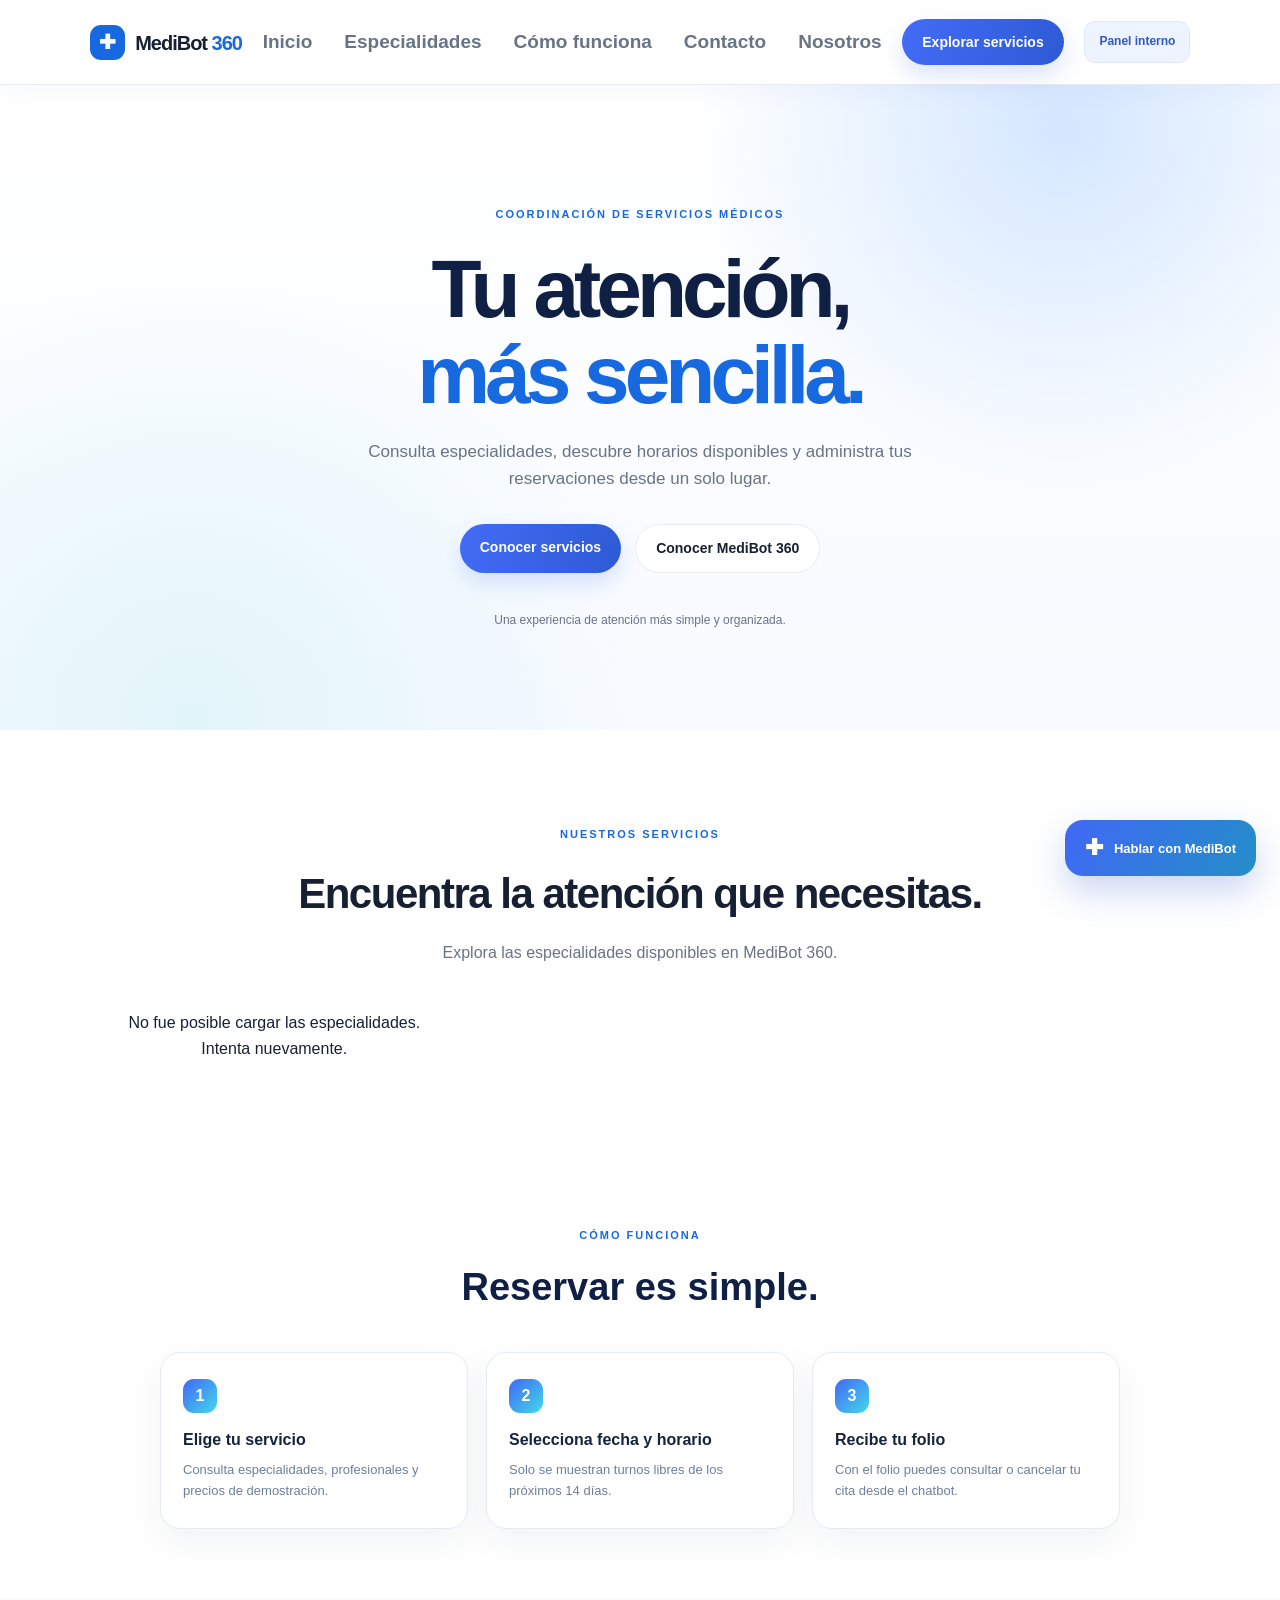
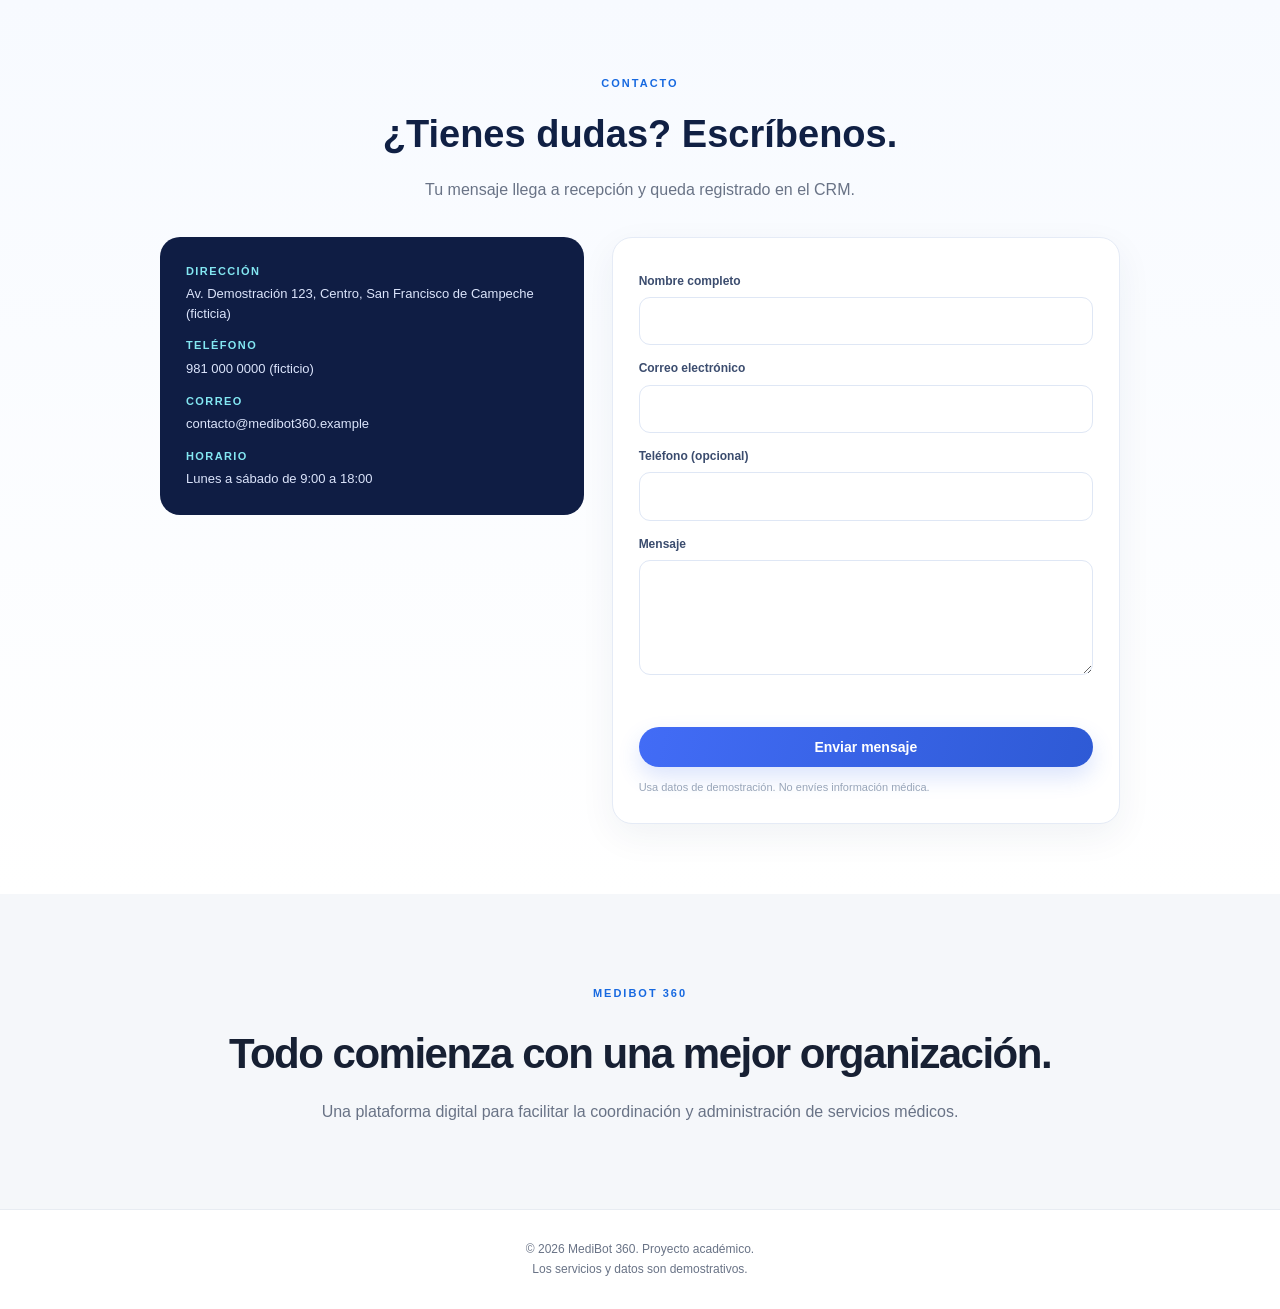
==== commit 2e3def3e: "Amplía chatbot, CRM y ERP con reportes y captación de prospectos - Chatbot: 11 intenciones (horarios" ====
--- a/templates/index.html
+++ b/templates/index.html
@@ -10,8 +10,8 @@
 
     <link rel="stylesheet" href="/static/css/style.css">
     <link rel="stylesheet" href="/static/css/chatbot.css?v=8a1">
-    <link rel="stylesheet" href="/static/css/medibot-next.css?v=11a">
-    <script src="/static/js/medibot-next.js?v=11a" defer></script>
+    <link rel="stylesheet" href="/static/css/medibot-next.css?v=12d">
+    <script src="/static/js/medibot-next.js?v=12a" defer></script>
 </head>
 
 <body>
@@ -25,6 +25,8 @@
         <nav class="nav-links">
             <a href="#inicio">Inicio</a>
             <a href="#servicios">Especialidades</a>
+            <a href="#proceso">Cómo funciona</a>
+            <a href="#contacto">Contacto</a>
             <a href="#nosotros">Nosotros</a>
         </nav>
 
@@ -81,6 +83,81 @@
                 <p class="loading-message">
                     Cargando especialidades...
                 </p>
+            </div>
+
+        </section>
+
+        <section class="how-it-works" id="proceso">
+
+            <span class="eyebrow">CÓMO FUNCIONA</span>
+
+            <h2>Reservar es simple.</h2>
+
+            <div class="steps-grid">
+                <article class="step-card">
+                    <span class="step-number">1</span>
+                    <h3>Elige tu servicio</h3>
+                    <p>Consulta especialidades, profesionales y precios de demostración.</p>
+                </article>
+                <article class="step-card">
+                    <span class="step-number">2</span>
+                    <h3>Selecciona fecha y horario</h3>
+                    <p>Solo se muestran turnos libres de los próximos 14 días.</p>
+                </article>
+                <article class="step-card">
+                    <span class="step-number">3</span>
+                    <h3>Recibe tu folio</h3>
+                    <p>Con el folio puedes consultar o cancelar tu cita desde el chatbot.</p>
+                </article>
+            </div>
+
+        </section>
+
+        <section class="contact" id="contacto">
+
+            <span class="eyebrow">CONTACTO</span>
+
+            <h2>¿Tienes dudas? Escríbenos.</h2>
+
+            <p class="section-description">
+                Tu mensaje llega a recepción y queda registrado en el CRM.
+            </p>
+
+            <div class="contact-layout">
+
+                <ul class="contact-info">
+                    <li><strong>Dirección</strong><span>Av. Demostración 123, Centro, San Francisco de Campeche (ficticia)</span></li>
+                    <li><strong>Teléfono</strong><span>981 000 0000 (ficticio)</span></li>
+                    <li><strong>Correo</strong><span>contacto@medibot360.example</span></li>
+                    <li><strong>Horario</strong><span>Lunes a sábado de 9:00 a 18:00</span></li>
+                </ul>
+
+                <form id="contact-form" class="contact-form" novalidate>
+                    <label for="contact-name">Nombre completo</label>
+                    <input id="contact-name" name="full_name" minlength="3"
+                           maxlength="150" autocomplete="name" required>
+
+                    <label for="contact-email">Correo electrónico</label>
+                    <input id="contact-email" name="email" type="email"
+                           maxlength="150" autocomplete="email" required>
+
+                    <label for="contact-phone">Teléfono (opcional)</label>
+                    <input id="contact-phone" name="phone" type="tel"
+                           maxlength="20" autocomplete="tel">
+
+                    <label for="contact-message">Mensaje</label>
+                    <textarea id="contact-message" name="message" rows="4"
+                              minlength="5" maxlength="1000" required></textarea>
+
+                    <p id="contact-status" class="contact-status" role="status"
+                       aria-live="polite"></p>
+
+                    <button id="contact-submit" type="submit"
+                            class="primary-button">Enviar mensaje</button>
+
+                    <small>Usa datos de demostración. No envíes información médica.</small>
+                </form>
+
             </div>
 
         </section>
--- a/static/css/medibot-next.css
+++ b/static/css/medibot-next.css
@@ -1123,3 +1123,428 @@
     background: #4168f5;
     border-radius: 11px;
 }
+
+/* =============================================
+   MEDIBOT 360 - ETAPA 12
+   CRM, reportes del ERP y portal público
+============================================= */
+
+/* CRM: filtros, origen, prospectos */
+
+.crm-filters {
+    display: flex;
+    align-items: center;
+    flex-wrap: wrap;
+    gap: 10px;
+    margin: 0 0 16px;
+}
+
+.crm-filters select {
+    min-height: 40px;
+    padding: 8px 12px;
+    border: 1px solid #e0e8f5;
+    border-radius: 11px;
+    background: #f7faff;
+    color: #31436a;
+    font: inherit;
+    font-size: 12px;
+    font-weight: 600;
+}
+
+.crm-export {
+    display: inline-flex;
+    align-items: center;
+    min-height: 40px;
+    margin-left: auto;
+    padding: 8px 14px;
+    border-radius: 11px;
+    background: #eaf2ff;
+    color: #2e55cf;
+    font-size: 12px;
+    font-weight: 700;
+    text-decoration: none;
+}
+
+.crm-export:hover {
+    background: #dce9ff;
+}
+
+.crm-status.lead,
+.customer-status.lead {
+    background: #fff4e0;
+    color: #a86a0c;
+}
+
+.crm-source {
+    display: inline-block;
+    padding: 5px 9px;
+    border-radius: 8px;
+    background: #f0f4fc;
+    color: #4a5d82;
+    font-size: 10px;
+    font-weight: 700;
+}
+
+/* REPORTES */
+
+.mb-report-toolbar {
+    display: flex;
+    align-items: center;
+    flex-wrap: wrap;
+    gap: 12px;
+    margin: 24px 0 18px;
+    padding: 14px 18px;
+    border: 1px solid #e7ecf5;
+    border-radius: 16px;
+    background: #fff;
+    font-size: 12px;
+    color: #51627d;
+}
+
+.mb-report-toolbar select {
+    min-height: 38px;
+    padding: 6px 12px;
+    border: 1px solid #e0e8f5;
+    border-radius: 10px;
+    background: #f7faff;
+    font: inherit;
+    font-size: 12px;
+    font-weight: 700;
+}
+
+.mb-report-exports {
+    display: flex;
+    flex-wrap: wrap;
+    gap: 8px;
+    margin-left: auto;
+}
+
+.mb-report-exports a {
+    padding: 9px 13px;
+    border-radius: 10px;
+    background: #eaf2ff;
+    color: #2e55cf;
+    font-size: 11px;
+    font-weight: 700;
+    text-decoration: none;
+}
+
+.mb-report-exports a:hover {
+    background: #dce9ff;
+}
+
+.mb-report-kpis {
+    display: grid;
+    grid-template-columns: repeat(auto-fit, minmax(190px, 1fr));
+    gap: 14px;
+    margin-bottom: 18px;
+}
+
+.mb-report-kpi {
+    display: flex;
+    flex-direction: column;
+    gap: 6px;
+    padding: 18px;
+    border: 1px solid #e6ebf4;
+    border-radius: 18px;
+    background: #fff;
+    box-shadow: 0 10px 32px rgba(26, 45, 83, .045);
+}
+
+.mb-report-kpi span {
+    color: #72839c;
+    font-size: 11px;
+    font-weight: 700;
+}
+
+.mb-report-kpi strong {
+    color: #203869;
+    font-size: 24px;
+    letter-spacing: -.5px;
+}
+
+.mb-report-kpi small {
+    color: #98a5b9;
+    font-size: 10px;
+}
+
+.mb-report-grid {
+    display: grid;
+    grid-template-columns: repeat(2, minmax(0, 1fr));
+    gap: 16px;
+}
+
+.mb-report-card {
+    min-width: 0;
+    padding: 22px;
+    border: 1px solid #e7ecf5;
+    border-radius: 20px;
+    background: #fff;
+    box-shadow: 0 10px 35px rgba(29, 51, 97, .038);
+}
+
+.mb-report-card h3 {
+    margin: 0 0 4px;
+    font-size: 16px;
+    color: #17243c;
+}
+
+.mb-report-card > p {
+    margin: 0 0 14px;
+    color: #8193ae;
+    font-size: 11px;
+}
+
+.mb-report-wide {
+    grid-column: 1 / -1;
+}
+
+.mb-chart-box {
+    position: relative;
+    height: 260px;
+}
+
+.mb-spaced {
+    margin-top: 14px;
+}
+
+.mb-low-stock {
+    display: inline-block;
+    padding: 4px 9px;
+    border-radius: 20px;
+    background: #fff4e0;
+    color: #a86a0c;
+    font-size: 10px;
+    font-weight: 750;
+}
+
+@media (max-width: 940px) {
+    .mb-report-grid {
+        grid-template-columns: 1fr;
+    }
+
+    .mb-report-exports,
+    .crm-export {
+        margin-left: 0;
+    }
+}
+
+/* PORTAL: servicios, proceso y contacto */
+
+.service-team {
+    display: block;
+    margin: 4px 0 10px;
+    color: #6f7f9b;
+    font-size: 12px;
+    line-height: 1.5;
+}
+
+.how-it-works,
+.contact {
+    padding: 70px max(24px, 7vw);
+    text-align: center;
+}
+
+.how-it-works h2,
+.contact h2 {
+    margin: 10px 0 12px;
+    font-size: clamp(26px, 3.4vw, 38px);
+    color: #102044;
+}
+
+.steps-grid {
+    display: grid;
+    grid-template-columns: repeat(auto-fit, minmax(230px, 1fr));
+    gap: 18px;
+    max-width: 960px;
+    margin: 34px auto 0;
+}
+
+.step-card {
+    padding: 26px 22px;
+    border: 1px solid #e5ebf6;
+    border-radius: 20px;
+    background: #fff;
+    box-shadow: 0 12px 36px rgba(24, 47, 91, .06);
+    text-align: left;
+}
+
+.step-number {
+    display: inline-grid;
+    place-items: center;
+    width: 34px;
+    height: 34px;
+    margin-bottom: 14px;
+    border-radius: 11px;
+    background: linear-gradient(135deg, #4168f5, #43d8e8);
+    color: #fff;
+    font-weight: 800;
+}
+
+.step-card h3 {
+    margin: 0 0 8px;
+    font-size: 16px;
+    color: #17243c;
+}
+
+.step-card p {
+    margin: 0;
+    color: #6f7f9b;
+    font-size: 13px;
+    line-height: 1.6;
+}
+
+.contact {
+    background: linear-gradient(180deg, #f7faff, #fff);
+}
+
+.contact-layout {
+    display: grid;
+    grid-template-columns: minmax(0, 1fr) minmax(0, 1.2fr);
+    gap: 28px;
+    max-width: 960px;
+    margin: 34px auto 0;
+    text-align: left;
+}
+
+.contact-info {
+    display: flex;
+    flex-direction: column;
+    gap: 14px;
+    margin: 0;
+    padding: 26px;
+    border-radius: 20px;
+    background: #0f1d44;
+    list-style: none;
+    color: #fff;
+}
+
+.contact-info li {
+    display: flex;
+    flex-direction: column;
+    gap: 4px;
+}
+
+.contact-info strong {
+    color: #83e7f2;
+    font-size: 11px;
+    letter-spacing: 1.4px;
+    text-transform: uppercase;
+}
+
+.contact-info span {
+    font-size: 13px;
+    line-height: 1.5;
+    color: #dbe4fb;
+}
+
+.contact-form {
+    display: flex;
+    flex-direction: column;
+    gap: 6px;
+    padding: 26px;
+    border: 1px solid #e5ebf6;
+    border-radius: 20px;
+    background: #fff;
+    box-shadow: 0 12px 36px rgba(24, 47, 91, .06);
+}
+
+.contact-form label {
+    margin-top: 8px;
+    color: #3b4c6e;
+    font-size: 12px;
+    font-weight: 700;
+}
+
+.contact-form input,
+.contact-form textarea {
+    padding: 12px 14px;
+    border: 1px solid #dfe7f5;
+    border-radius: 11px;
+    font: inherit;
+    font-size: 14px;
+    resize: vertical;
+}
+
+.contact-form input:focus,
+.contact-form textarea:focus {
+    outline: none;
+    border-color: #4168f5;
+    box-shadow: 0 0 0 4px rgba(65, 104, 245, .10);
+}
+
+.contact-form .primary-button {
+    margin-top: 14px;
+    border: 0;
+    cursor: pointer;
+}
+
+.contact-form .primary-button:disabled {
+    opacity: .6;
+    cursor: wait;
+}
+
+.contact-form small {
+    margin-top: 6px;
+    color: #98a5b9;
+    font-size: 11px;
+}
+
+.contact-status {
+    min-height: 18px;
+    margin: 8px 0 0;
+    font-size: 12px;
+    font-weight: 600;
+}
+
+.contact-status.success {
+    color: #1f8a57;
+}
+
+.contact-status.error {
+    color: #c0392b;
+}
+
+.contact-status.info {
+    color: #5b6c8c;
+}
+
+.contact-info {
+    align-self: start;
+}
+
+/* CRM: la tabla de 7 columnas cabe en pantallas de escritorio. */
+.dashboard-page .crm-directory table {
+    min-width: 760px;
+}
+
+/* CRM: las tarjetas de resumen se ajustan al número de indicadores. */
+.dashboard-page .crm-stats {
+    grid-template-columns: repeat(auto-fit, minmax(190px, 1fr));
+}
+
+/* La barra fija no debe tapar los títulos al saltar a una sección. */
+.hero,
+.services,
+.how-it-works,
+.contact,
+.about {
+    scroll-margin-top: 96px;
+}
+
+/* Tablas de reportes: se adaptan al ancho de cada tarjeta. */
+.mb-report-card table {
+    min-width: 0;
+    table-layout: auto;
+}
+
+.mb-report-card th,
+.mb-report-card td {
+    padding: 10px 8px;
+}
+
+@media (max-width: 800px) {
+    .contact-layout {
+        grid-template-columns: 1fr;
+    }
+}
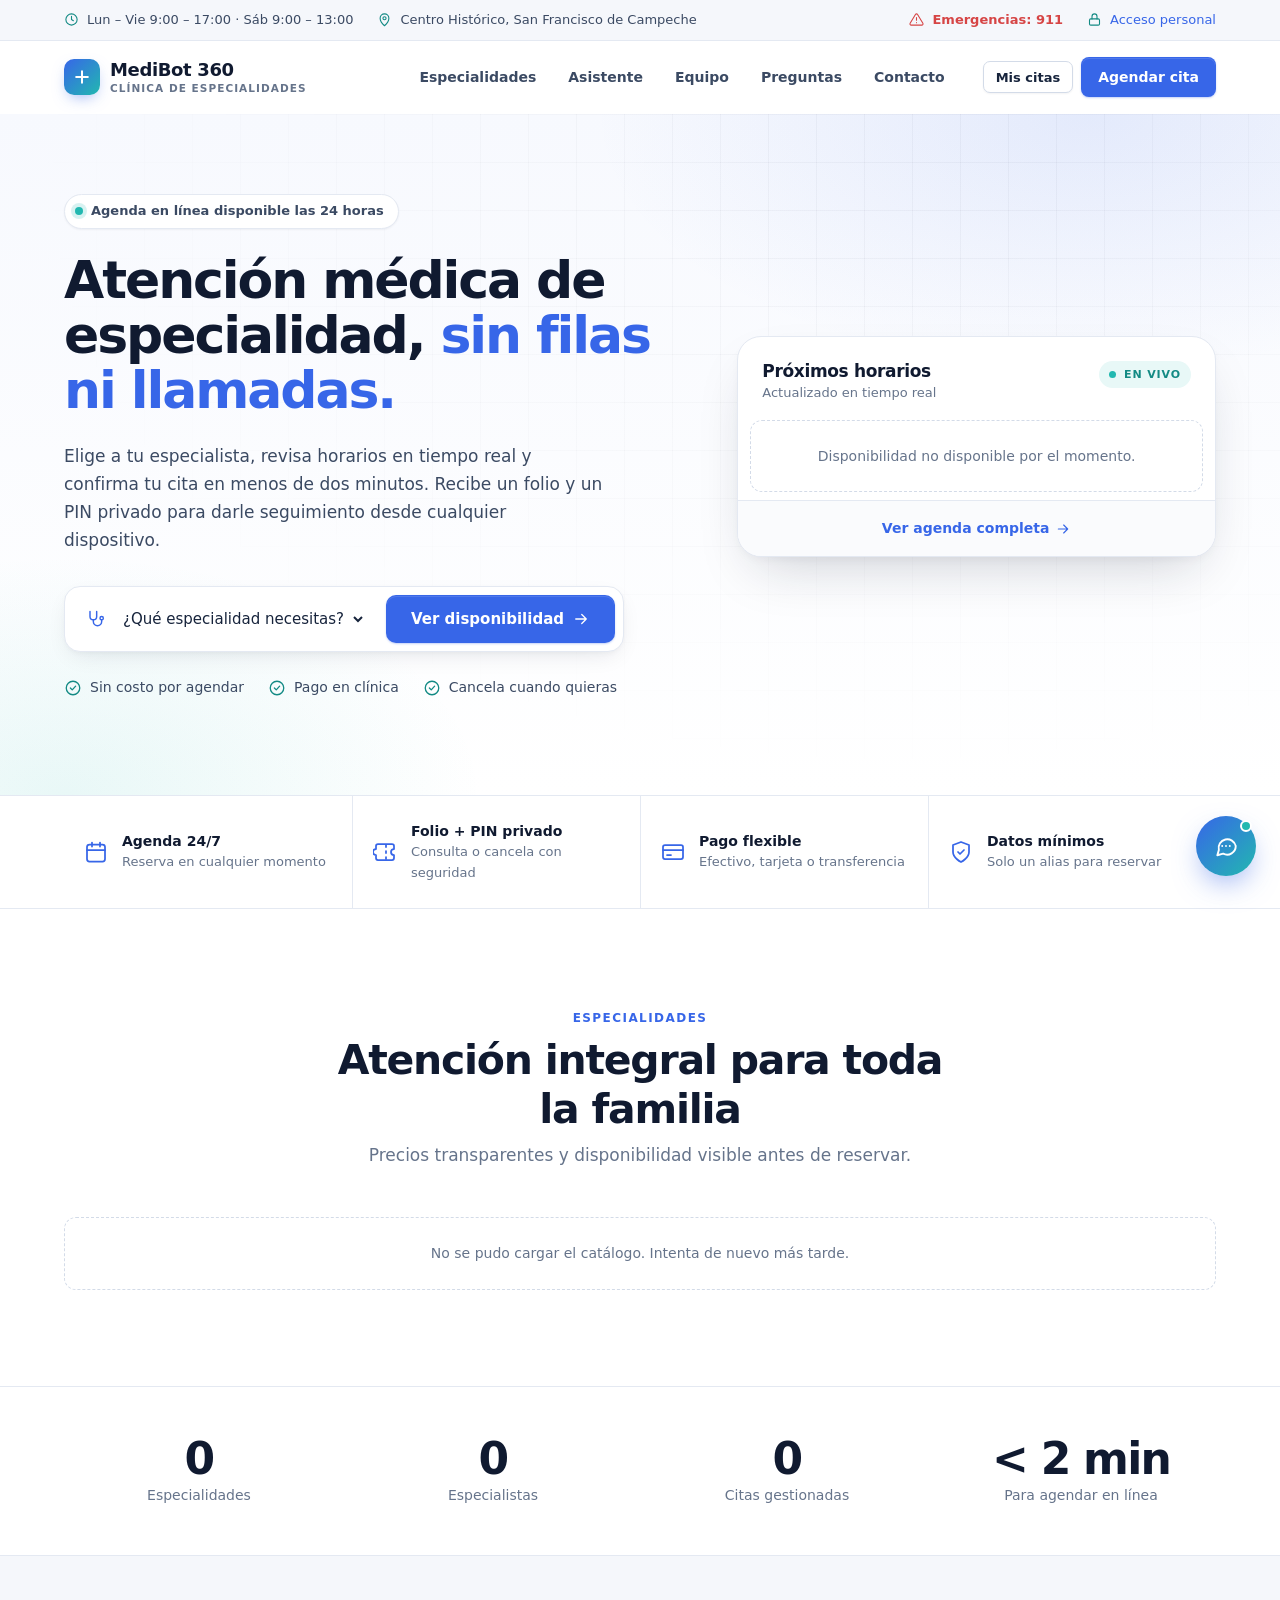
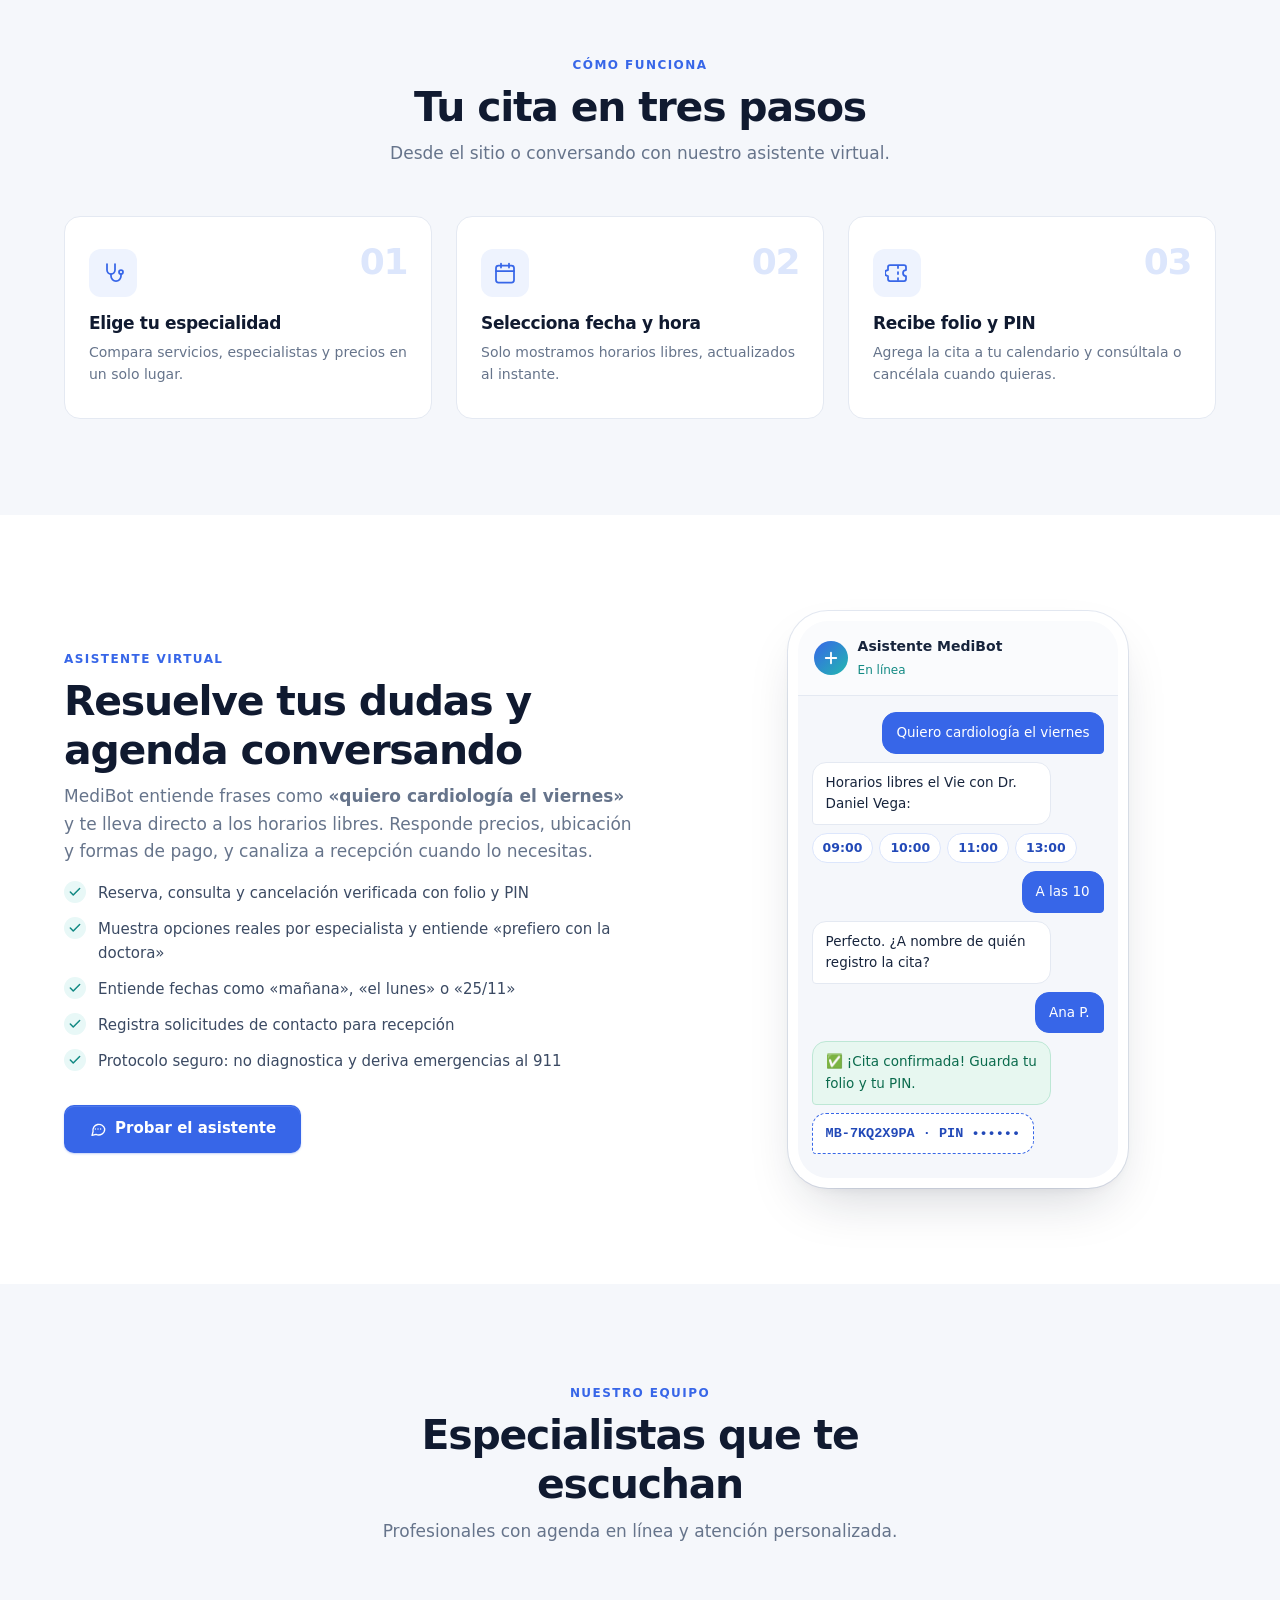
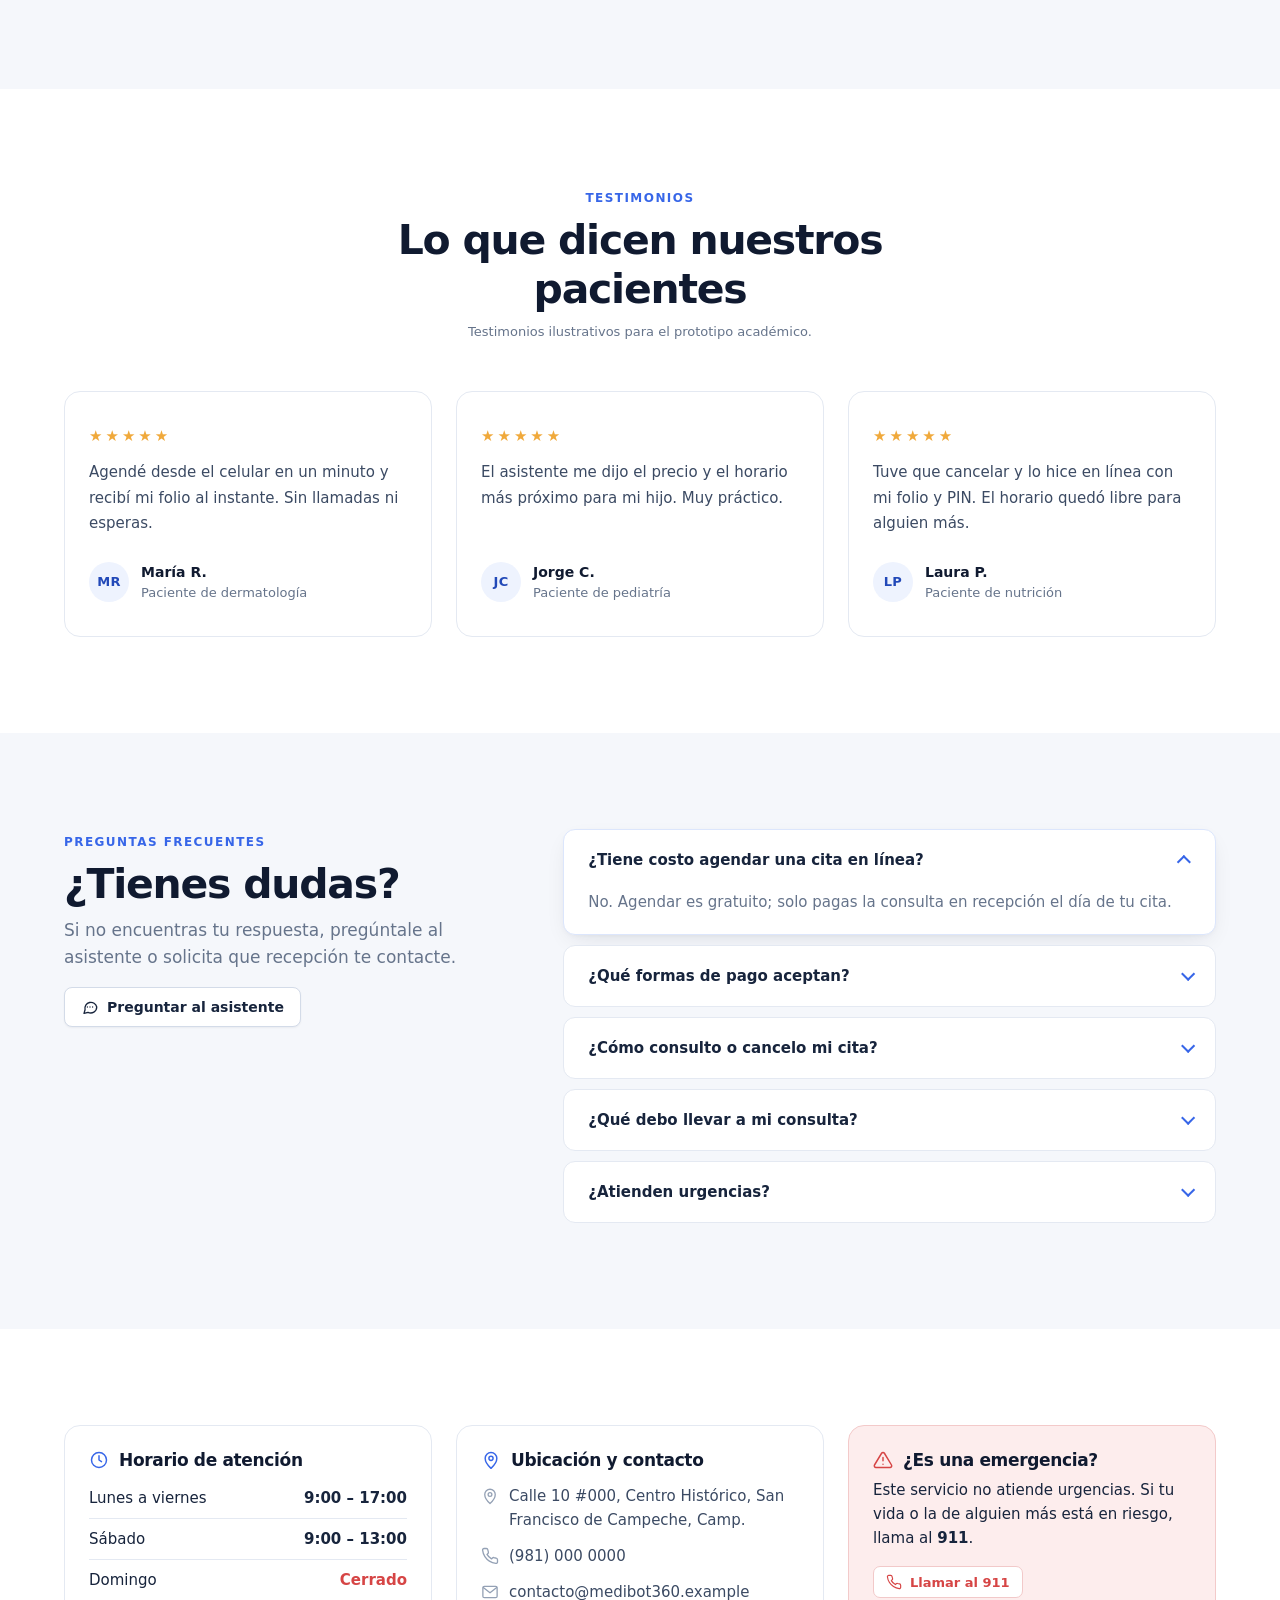
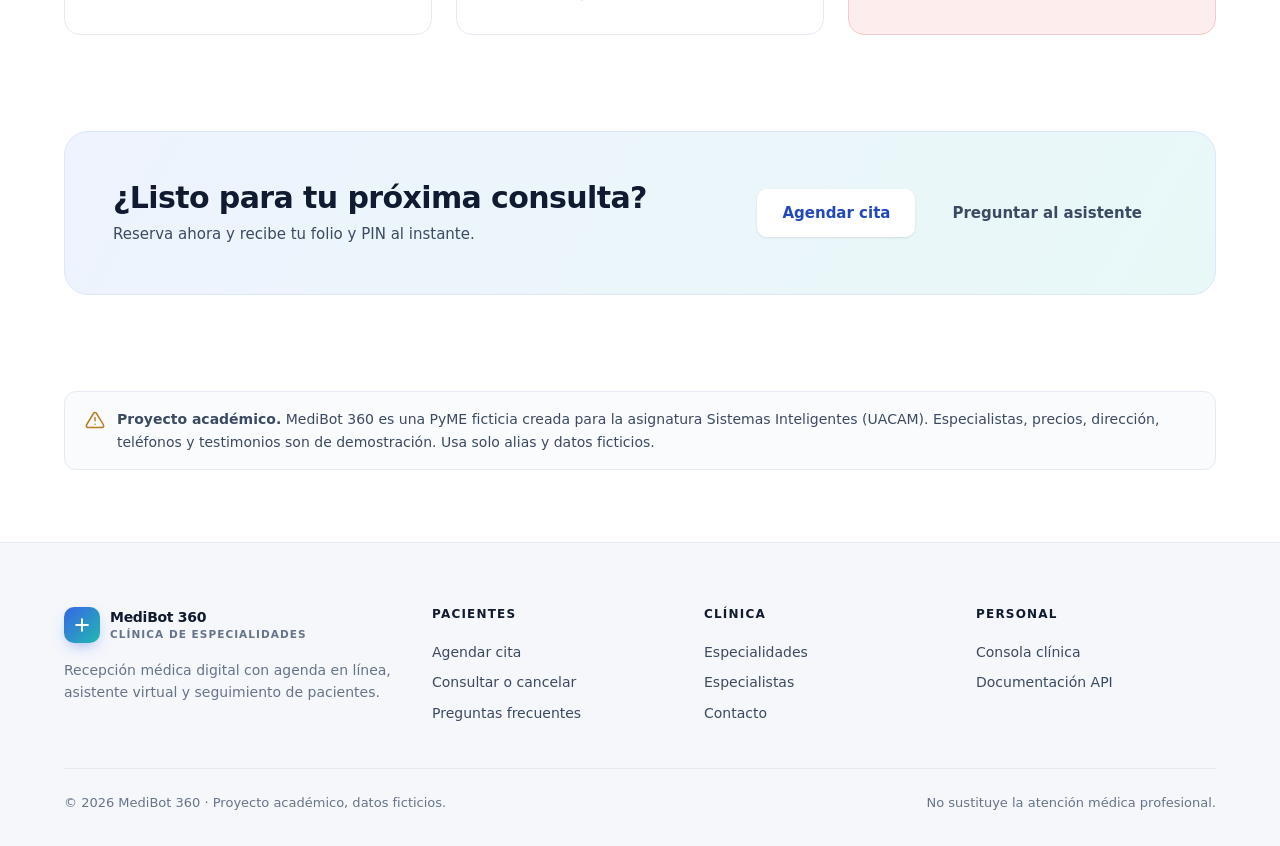
==== commit 411020aa: "Rediseña MediBot 360 Next con chatbot 3.0, CRM y ERP - Sistema de diseño claro con tokens, consola e" ====
--- a/templates/index.html
+++ b/templates/index.html
@@ -1,285 +1,282 @@
-
-<!DOCTYPE html>
+<!doctype html>
 <html lang="es">
 <head>
-    <meta charset="UTF-8">
-    <meta name="viewport" content="width=device-width, initial-scale=1.0">
-    <meta name="description" content="MediBot 360: coordinación de servicios médicos.">
-
-    <title>MediBot 360 | Tu atención, más sencilla</title>
-
-    <link rel="stylesheet" href="/static/css/style.css">
-    <link rel="stylesheet" href="/static/css/chatbot.css?v=8a1">
-    <link rel="stylesheet" href="/static/css/medibot-next.css?v=12d">
-    <script src="/static/js/medibot-next.js?v=12a" defer></script>
+<meta charset="utf-8">
+<meta name="viewport" content="width=device-width,initial-scale=1">
+<title>MediBot 360 · Clínica de especialidades en Campeche</title>
+<meta name="description" content="Agenda tu consulta en línea con especialistas en Campeche. Medicina general, cardiología, dermatología, pediatría, nutrición y psicología.">
+<meta name="theme-color" content="#FFFFFF">
+<link rel="icon" href="/static/img/favicon.svg" type="image/svg+xml">
+<link rel="stylesheet" href="/static/css/style.css?v=7">
 </head>
-
 <body>
-
-    <header class="navbar">
-        <a href="/sitio" class="brand">
-            <span class="brand-icon">✚</span>
-            MediBot <span>360</span>
-        </a>
-
-        <nav class="nav-links">
-            <a href="#inicio">Inicio</a>
-            <a href="#servicios">Especialidades</a>
-            <a href="#proceso">Cómo funciona</a>
-            <a href="#contacto">Contacto</a>
-            <a href="#nosotros">Nosotros</a>
-        </nav>
-
-        <a href="#servicios" class="nav-button">
-            Explorar servicios
-        </a>
-    </header>
-
-    <main>
-        <section class="hero" id="inicio">
-
-            <span class="eyebrow">
-                COORDINACIÓN DE SERVICIOS MÉDICOS
-            </span>
-
-            <h1>
-                Tu atención,<br>
-                <span>más sencilla.</span>
-            </h1>
-
-            <p>
-                Consulta especialidades, descubre horarios
-                disponibles y administra tus reservaciones
-                desde un solo lugar.
-            </p>
-
-            <div class="hero-actions">
-                <a href="#servicios" class="primary-button">
-                    Conocer servicios
-                </a>
-
-                <a href="#nosotros" class="secondary-button">
-                    Conocer MediBot 360
-                </a>
-            </div>
-
-            <div class="hero-note">
-                Una experiencia de atención más simple y organizada.
-            </div>
-
-        </section>
-
-        <section class="services" id="servicios">
-
-            <span class="eyebrow">NUESTROS SERVICIOS</span>
-
-            <h2>Encuentra la atención que necesitas.</h2>
-
-            <p class="section-description">
-                Explora las especialidades disponibles en MediBot 360.
-            </p>
-
-            <div class="service-grid" id="specialties-container">
-                <p class="loading-message">
-                    Cargando especialidades...
-                </p>
-            </div>
-
-        </section>
-
-        <section class="how-it-works" id="proceso">
-
-            <span class="eyebrow">CÓMO FUNCIONA</span>
-
-            <h2>Reservar es simple.</h2>
-
-            <div class="steps-grid">
-                <article class="step-card">
-                    <span class="step-number">1</span>
-                    <h3>Elige tu servicio</h3>
-                    <p>Consulta especialidades, profesionales y precios de demostración.</p>
-                </article>
-                <article class="step-card">
-                    <span class="step-number">2</span>
-                    <h3>Selecciona fecha y horario</h3>
-                    <p>Solo se muestran turnos libres de los próximos 14 días.</p>
-                </article>
-                <article class="step-card">
-                    <span class="step-number">3</span>
-                    <h3>Recibe tu folio</h3>
-                    <p>Con el folio puedes consultar o cancelar tu cita desde el chatbot.</p>
-                </article>
-            </div>
-
-        </section>
-
-        <section class="contact" id="contacto">
-
-            <span class="eyebrow">CONTACTO</span>
-
-            <h2>¿Tienes dudas? Escríbenos.</h2>
-
-            <p class="section-description">
-                Tu mensaje llega a recepción y queda registrado en el CRM.
-            </p>
-
-            <div class="contact-layout">
-
-                <ul class="contact-info">
-                    <li><strong>Dirección</strong><span>Av. Demostración 123, Centro, San Francisco de Campeche (ficticia)</span></li>
-                    <li><strong>Teléfono</strong><span>981 000 0000 (ficticio)</span></li>
-                    <li><strong>Correo</strong><span>contacto@medibot360.example</span></li>
-                    <li><strong>Horario</strong><span>Lunes a sábado de 9:00 a 18:00</span></li>
-                </ul>
-
-                <form id="contact-form" class="contact-form" novalidate>
-                    <label for="contact-name">Nombre completo</label>
-                    <input id="contact-name" name="full_name" minlength="3"
-                           maxlength="150" autocomplete="name" required>
-
-                    <label for="contact-email">Correo electrónico</label>
-                    <input id="contact-email" name="email" type="email"
-                           maxlength="150" autocomplete="email" required>
-
-                    <label for="contact-phone">Teléfono (opcional)</label>
-                    <input id="contact-phone" name="phone" type="tel"
-                           maxlength="20" autocomplete="tel">
-
-                    <label for="contact-message">Mensaje</label>
-                    <textarea id="contact-message" name="message" rows="4"
-                              minlength="5" maxlength="1000" required></textarea>
-
-                    <p id="contact-status" class="contact-status" role="status"
-                       aria-live="polite"></p>
-
-                    <button id="contact-submit" type="submit"
-                            class="primary-button">Enviar mensaje</button>
-
-                    <small>Usa datos de demostración. No envíes información médica.</small>
-                </form>
-
-            </div>
-
-        </section>
-
-        <section class="about" id="nosotros">
-            <span class="eyebrow">MEDIBOT 360</span>
-            <h2>Todo comienza con una mejor organización.</h2>
-            <p>
-                Una plataforma digital para facilitar la coordinación
-                y administración de servicios médicos.
-            </p>
-        </section>
-
-    </main>
-
-    <footer>
-        <p>© 2026 MediBot 360. Proyecto académico.</p>
-        <p>Los servicios y datos son demostrativos.</p>
-    </footer>
-
-    <div id="mb-chat-root" class="mb-chat-root">
-        <button id="mb-chat-toggle" class="mb-chat-launcher" type="button"
-                aria-controls="mb-chat-panel" aria-expanded="false">
-            <span aria-hidden="true">✚</span>
-            Hablar con MediBot
-        </button>
-
-        <section id="mb-chat-panel" class="mb-chat-panel"
-                 aria-label="Asistente virtual MediBot" hidden>
-            <header class="mb-chat-header">
-                <div>
-                    <strong>MediBot 360</strong>
-                    <small>Recepción virtual · Proyecto académico</small>
-                </div>
-                <button id="mb-chat-close" type="button"
-                        aria-label="Cerrar chatbot">×</button>
-            </header>
-
-            <div id="mb-chat-history" class="mb-chat-history"
-                 role="log" aria-live="polite"></div>
-            <div id="mb-chat-actions" class="mb-chat-actions"
-                 aria-label="Opciones rápidas"></div>
-
-            <form id="mb-chat-booking" class="mb-chat-workflow" hidden>
-                <strong>Reservar una cita</strong>
-
-                <label for="mb-chat-specialty">Especialidad</label>
-                <select id="mb-chat-specialty" required>
-                    <option value="">Selecciona especialidad</option>
-                </select>
-
-                <label for="mb-chat-professional">Profesional</label>
-                <select id="mb-chat-professional" required disabled>
-                    <option value="">Selecciona profesional</option>
-                </select>
-
-                <label for="mb-chat-date">Fecha</label>
-                <input id="mb-chat-date" type="date" required disabled>
-
-                <label for="mb-chat-slot">Horario</label>
-                <select id="mb-chat-slot" required disabled>
-                    <option value="">Selecciona horario</option>
-                </select>
-
-                <label for="mb-chat-name">Nombre completo</label>
-                <input id="mb-chat-name" minlength="3" maxlength="150"
-                       autocomplete="name" required>
-
-                <label for="mb-chat-email">Correo electrónico</label>
-                <input id="mb-chat-email" type="email" maxlength="150"
-                       autocomplete="email" required>
-
-                <label for="mb-chat-phone">Teléfono</label>
-                <input id="mb-chat-phone" type="tel" minlength="10"
-                       maxlength="20" autocomplete="tel" required>
-
-                <p id="mb-chat-book-status"
-                   class="mb-chat-form-status" role="status"></p>
-                <button id="mb-chat-book-submit" type="submit" disabled>
-                    Confirmar reservación
-                </button>
-            </form>
-
-            <form id="mb-chat-verify" class="mb-chat-workflow" hidden>
-                <strong>Verificación de reservación</strong>
-                <p>Ingresa el folio, correo y teléfono registrados en tu cita.</p>
-
-                <label for="mb-chat-folio">Folio</label>
-                <input id="mb-chat-folio" placeholder="MB-XXXXXXXX"
-                       minlength="11" maxlength="20" required>
-
-                <label for="mb-chat-proof-email">Correo registrado</label>
-                <input id="mb-chat-proof-email" type="email"
-                       maxlength="150" required>
-
-                <label for="mb-chat-proof-phone">Teléfono registrado</label>
-                <input id="mb-chat-proof-phone" type="tel"
-                       minlength="10" maxlength="20" required>
-
-                <p id="mb-chat-proof-status"
-                   class="mb-chat-form-status" role="status"></p>
-                <button id="mb-chat-proof-submit" type="submit">
-                    Continuar
-                </button>
-            </form>
-
-            <form id="mb-chat-compose" class="mb-chat-compose">
-                <input id="mb-chat-message"
-                       placeholder="Escribe tu pregunta..."
-                       maxlength="500" aria-label="Mensaje para MediBot" required>
-                <button id="mb-chat-send" type="submit">Enviar</button>
-            </form>
-
-            <p class="mb-chat-disclaimer">
-                Asistente informativo: no da diagnósticos.
-                Emergencias: 911.
-            </p>
-        </section>
-    </div>
-
-    <script src="/static/js/app.js"></script>
-    <script src="/static/js/chatbot.js?v=8a1"></script>
-
+<a class="skip" href="#contenido">Saltar al contenido</a>
+
+<div class="topbar-info">
+  <div class="wrap">
+    <span><i data-icon="clock"></i>Lun – Vie 9:00 – 17:00 · Sáb 9:00 – 13:00</span>
+    <span class="hide-sm"><i data-icon="pin"></i>Centro Histórico, San Francisco de Campeche</span>
+    <a href="tel:911" class="em"><i data-icon="alert"></i>Emergencias: 911</a>
+    <a href="/" class="hide-sm"><i data-icon="lock"></i>Acceso personal</a>
+  </div>
+</div>
+
+<header class="site-header">
+  <div class="wrap">
+    <a class="brand" href="/sitio" aria-label="MediBot 360, inicio">
+      <span class="brand-mark"><svg viewBox="0 0 24 24" aria-hidden="true"><path d="M12 5v14M5 12h14"/></svg></span>
+      <span>MediBot 360<small>Clínica de especialidades</small></span>
+    </a>
+    <button class="nav-toggle" aria-label="Abrir menú" aria-expanded="false"><i data-icon="menu"></i></button>
+    <nav class="main-nav" aria-label="Principal">
+      <a href="#especialidades">Especialidades</a>
+      <a href="#asistente">Asistente</a>
+      <a href="#equipo">Equipo</a>
+      <a href="#preguntas">Preguntas</a>
+      <a href="#contacto">Contacto</a>
+    </nav>
+    <div class="header-cta">
+      <a class="btn btn-outline btn-sm" href="/reservar#mis-citas">Mis citas</a>
+      <a class="btn btn-primary" href="/reservar">Agendar cita</a>
+    </div>
+  </div>
+</header>
+
+<main id="contenido">
+  <!-- HERO -->
+  <section class="hero">
+    <div class="hero-bg" aria-hidden="true"></div>
+    <div class="wrap">
+      <div class="hero-copy">
+        <span class="eyebrow"><span class="dot"></span>Agenda en línea disponible las 24 horas</span>
+        <h1>Atención médica de especialidad, <em>sin filas ni llamadas.</em></h1>
+        <p class="lead">Elige a tu especialista, revisa horarios en tiempo real y confirma tu cita en menos de dos
+          minutos. Recibe un folio y un PIN privado para darle seguimiento desde cualquier dispositivo.</p>
+
+        <form class="quick-book" action="/reservar" method="get" aria-label="Buscar disponibilidad">
+          <div class="qb-field">
+            <i data-icon="stethoscope"></i>
+            <label for="qb-spec" class="sr-only">Especialidad</label>
+            <select id="qb-spec" name="especialidad"><option value="">¿Qué especialidad necesitas?</option></select>
+          </div>
+          <button class="btn btn-primary btn-lg">Ver disponibilidad <i data-icon="arrow"></i></button>
+        </form>
+
+        <ul class="hero-points">
+          <li><i data-icon="checkCircle"></i>Sin costo por agendar</li>
+          <li><i data-icon="checkCircle"></i>Pago en clínica</li>
+          <li><i data-icon="checkCircle"></i>Cancela cuando quieras</li>
+        </ul>
+      </div>
+
+      <aside class="availability" aria-labelledby="av-title">
+        <div class="av-head">
+          <div><h2 id="av-title">Próximos horarios</h2><p>Actualizado en tiempo real</p></div>
+          <span class="live"><span></span>En vivo</span>
+        </div>
+        <ul class="av-list" id="av-list">
+          <li class="skeleton"></li><li class="skeleton"></li><li class="skeleton"></li><li class="skeleton"></li>
+        </ul>
+        <a class="av-foot" href="/reservar">Ver agenda completa <i data-icon="arrow"></i></a>
+      </aside>
+    </div>
+  </section>
+
+  <!-- CONFIANZA -->
+  <section class="trust-strip" aria-label="Beneficios">
+    <div class="wrap">
+      <div><i data-icon="calendar"></i><span><b>Agenda 24/7</b>Reserva en cualquier momento</span></div>
+      <div><i data-icon="ticket"></i><span><b>Folio + PIN privado</b>Consulta o cancela con seguridad</span></div>
+      <div><i data-icon="card"></i><span><b>Pago flexible</b>Efectivo, tarjeta o transferencia</span></div>
+      <div><i data-icon="shield"></i><span><b>Datos mínimos</b>Solo un alias para reservar</span></div>
+    </div>
+  </section>
+
+  <!-- ESPECIALIDADES -->
+  <section class="section" id="especialidades">
+    <div class="wrap">
+      <div class="section-head reveal">
+        <span class="kicker">Especialidades</span>
+        <h2>Atención integral para toda la familia</h2>
+        <p>Precios transparentes y disponibilidad visible antes de reservar.</p>
+      </div>
+      <div class="services" id="specialties" aria-live="polite">
+        <div class="svc skeleton-card"></div><div class="svc skeleton-card"></div><div class="svc skeleton-card"></div>
+      </div>
+    </div>
+  </section>
+
+  <!-- CIFRAS -->
+  <section class="stats-band" aria-label="Cifras">
+    <div class="wrap">
+      <div class="reveal"><b data-count id="c-specs">6</b><span>Especialidades</span></div>
+      <div class="reveal"><b data-count id="c-pros">6</b><span>Especialistas</span></div>
+      <div class="reveal"><b data-count id="c-appts">0</b><span>Citas gestionadas</span></div>
+      <div class="reveal"><b>&lt; 2 min</b><span>Para agendar en línea</span></div>
+    </div>
+  </section>
+
+  <!-- CÓMO FUNCIONA -->
+  <section class="section soft" id="como-funciona">
+    <div class="wrap">
+      <div class="section-head reveal">
+        <span class="kicker">Cómo funciona</span>
+        <h2>Tu cita en tres pasos</h2>
+        <p>Desde el sitio o conversando con nuestro asistente virtual.</p>
+      </div>
+      <div class="steps">
+        <div class="step reveal"><span class="num">01</span><span class="svc-ico"><i data-icon="stethoscope"></i></span><h3>Elige tu especialidad</h3><p>Compara servicios, especialistas y precios en un solo lugar.</p></div>
+        <div class="step reveal"><span class="num">02</span><span class="svc-ico"><i data-icon="calendar"></i></span><h3>Selecciona fecha y hora</h3><p>Solo mostramos horarios libres, actualizados al instante.</p></div>
+        <div class="step reveal"><span class="num">03</span><span class="svc-ico"><i data-icon="ticket"></i></span><h3>Recibe folio y PIN</h3><p>Agrega la cita a tu calendario y consúltala o cancélala cuando quieras.</p></div>
+      </div>
+    </div>
+  </section>
+
+  <!-- ASISTENTE -->
+  <section class="section" id="asistente">
+    <div class="wrap split">
+      <div class="reveal">
+        <span class="kicker">Asistente virtual</span>
+        <h2 class="h-lg">Resuelve tus dudas y agenda conversando</h2>
+        <p class="muted-lg">MediBot entiende frases como <b>«quiero cardiología el viernes»</b> y te lleva directo a los
+          horarios libres. Responde precios, ubicación y formas de pago, y canaliza a recepción cuando lo necesitas.</p>
+        <ul class="checklist">
+          <li><i data-icon="check"></i>Reserva, consulta y cancelación verificada con folio y PIN</li>
+          <li><i data-icon="check"></i>Muestra opciones reales por especialista y entiende «prefiero con la doctora»</li>
+          <li><i data-icon="check"></i>Entiende fechas como «mañana», «el lunes» o «25/11»</li>
+          <li><i data-icon="check"></i>Registra solicitudes de contacto para recepción</li>
+          <li><i data-icon="check"></i>Protocolo seguro: no diagnostica y deriva emergencias al 911</li>
+        </ul>
+        <button class="btn btn-primary btn-lg" type="button" data-open-chat><i data-icon="chat"></i>Probar el asistente</button>
+      </div>
+      <div class="phone reveal" aria-hidden="true">
+        <div class="phone-head"><span class="avatar"><svg viewBox="0 0 24 24" width="18" height="18" stroke="#fff" fill="none" stroke-width="2.4" stroke-linecap="round"><path d="M12 5v14M5 12h14"/></svg></span><div><b>Asistente MediBot</b><small>En línea</small></div></div>
+        <div class="phone-body">
+          <div class="pb me">Quiero cardiología el viernes</div>
+          <div class="pb">Horarios libres el Vie con Dr. Daniel Vega:</div>
+          <div class="pb-chips"><span>09:00</span><span>10:00</span><span>11:00</span><span>13:00</span></div>
+          <div class="pb me">A las 10</div>
+          <div class="pb">Perfecto. ¿A nombre de quién registro la cita?</div>
+          <div class="pb me">Ana P.</div>
+          <div class="pb ok">✅ ¡Cita confirmada! Guarda tu folio y tu PIN.</div>
+          <div class="pb folio">MB-7KQ2X9PA · PIN ••••••</div>
+        </div>
+      </div>
+    </div>
+  </section>
+
+  <!-- EQUIPO -->
+  <section class="section soft" id="equipo">
+    <div class="wrap">
+      <div class="section-head reveal">
+        <span class="kicker">Nuestro equipo</span>
+        <h2>Especialistas que te escuchan</h2>
+        <p>Profesionales con agenda en línea y atención personalizada.</p>
+      </div>
+      <div class="team" id="team"></div>
+    </div>
+  </section>
+
+  <!-- TESTIMONIOS -->
+  <section class="section">
+    <div class="wrap">
+      <div class="section-head reveal">
+        <span class="kicker">Testimonios</span>
+        <h2>Lo que dicen nuestros pacientes</h2>
+        <p class="small-note">Testimonios ilustrativos para el prototipo académico.</p>
+      </div>
+      <div class="quotes">
+        <figure class="quote reveal"><div class="stars" aria-label="5 de 5">★★★★★</div><blockquote>Agendé desde el celular en un minuto y recibí mi folio al instante. Sin llamadas ni esperas.</blockquote><figcaption><span class="avatar">MR</span><span><b>María R.</b>Paciente de dermatología</span></figcaption></figure>
+        <figure class="quote reveal"><div class="stars" aria-label="5 de 5">★★★★★</div><blockquote>El asistente me dijo el precio y el horario más próximo para mi hijo. Muy práctico.</blockquote><figcaption><span class="avatar">JC</span><span><b>Jorge C.</b>Paciente de pediatría</span></figcaption></figure>
+        <figure class="quote reveal"><div class="stars" aria-label="5 de 5">★★★★★</div><blockquote>Tuve que cancelar y lo hice en línea con mi folio y PIN. El horario quedó libre para alguien más.</blockquote><figcaption><span class="avatar">LP</span><span><b>Laura P.</b>Paciente de nutrición</span></figcaption></figure>
+      </div>
+    </div>
+  </section>
+
+  <!-- PREGUNTAS -->
+  <section class="section soft" id="preguntas">
+    <div class="wrap faq-wrap">
+      <div class="reveal">
+        <span class="kicker">Preguntas frecuentes</span>
+        <h2 class="h-lg">¿Tienes dudas?</h2>
+        <p class="muted-lg">Si no encuentras tu respuesta, pregúntale al asistente o solicita que recepción te contacte.</p>
+        <button class="btn btn-outline" type="button" data-open-chat><i data-icon="chat"></i>Preguntar al asistente</button>
+      </div>
+      <div class="faq">
+        <details class="reveal" open><summary>¿Tiene costo agendar una cita en línea?</summary><p>No. Agendar es gratuito; solo pagas la consulta en recepción el día de tu cita.</p></details>
+        <details class="reveal"><summary>¿Qué formas de pago aceptan?</summary><p>Efectivo, tarjeta de débito o crédito y transferencia. Al pagar recibes tu comprobante.</p></details>
+        <details class="reveal"><summary>¿Cómo consulto o cancelo mi cita?</summary><p>En «Mis citas» ingresa tu folio (MB-XXXXXXXX) y el PIN de 6 dígitos que recibiste al reservar. También puedes hacerlo desde el asistente.</p></details>
+        <details class="reveal"><summary>¿Qué debo llevar a mi consulta?</summary><p>Tu folio e identificación. Si tienes estudios o recetas previas, tráelos. Te sugerimos llegar 10 minutos antes.</p></details>
+        <details class="reveal"><summary>¿Atienden urgencias?</summary><p>No. Ante una emergencia llama al 911 o acude al servicio de urgencias más cercano.</p></details>
+      </div>
+    </div>
+  </section>
+
+  <!-- CONTACTO -->
+  <section class="section" id="contacto">
+    <div class="wrap">
+      <div class="info-grid">
+        <div class="info-card reveal">
+          <h3><i data-icon="clock"></i>Horario de atención</h3>
+          <table class="hours">
+            <tr><td>Lunes a viernes</td><td>9:00 – 17:00</td></tr>
+            <tr><td>Sábado</td><td>9:00 – 13:00</td></tr>
+            <tr><td>Domingo</td><td class="closed">Cerrado</td></tr>
+          </table>
+        </div>
+        <div class="info-card reveal">
+          <h3><i data-icon="pin"></i>Ubicación y contacto</h3>
+          <ul>
+            <li><i data-icon="pin"></i>Calle 10 #000, Centro Histórico, San Francisco de Campeche, Camp.</li>
+            <li><i data-icon="phone"></i>(981) 000 0000</li>
+            <li><i data-icon="mail"></i>contacto@medibot360.example</li>
+          </ul>
+        </div>
+        <div class="info-card emergency reveal">
+          <h3><i data-icon="alert"></i>¿Es una emergencia?</h3>
+          <p>Este servicio no atiende urgencias. Si tu vida o la de alguien más está en riesgo, llama al <b>911</b>.</p>
+          <a class="btn btn-danger btn-sm" href="tel:911"><i data-icon="phone"></i>Llamar al 911</a>
+        </div>
+      </div>
+    </div>
+  </section>
+
+  <section class="section" style="padding-top:0">
+    <div class="wrap">
+      <div class="cta-band reveal">
+        <div><h2>¿Listo para tu próxima consulta?</h2><p>Reserva ahora y recibe tu folio y PIN al instante.</p></div>
+        <div class="actions">
+          <a class="btn btn-light btn-lg" href="/reservar">Agendar cita</a>
+          <button class="btn btn-ghost btn-lg" type="button" data-open-chat>Preguntar al asistente</button>
+        </div>
+      </div>
+    </div>
+  </section>
+
+  <div class="wrap" style="padding-bottom:56px">
+    <p class="disclaimer"><i data-icon="alert"></i><span><b>Proyecto académico.</b> MediBot 360 es una PyME ficticia creada para la
+      asignatura Sistemas Inteligentes (UACAM). Especialistas, precios, dirección, teléfonos y testimonios son de demostración.
+      Usa solo alias y datos ficticios.</span></p>
+  </div>
+</main>
+
+<footer class="site-footer">
+  <div class="wrap">
+    <div class="cols">
+      <div>
+        <a class="brand" href="/sitio"><span class="brand-mark"><svg viewBox="0 0 24 24" aria-hidden="true"><path d="M12 5v14M5 12h14"/></svg></span><span>MediBot 360<small>Clínica de especialidades</small></span></a>
+        <p>Recepción médica digital con agenda en línea, asistente virtual y seguimiento de pacientes.</p>
+      </div>
+      <div><h4>Pacientes</h4><a href="/reservar">Agendar cita</a><a href="/reservar#mis-citas">Consultar o cancelar</a><a href="#preguntas">Preguntas frecuentes</a></div>
+      <div><h4>Clínica</h4><a href="#especialidades">Especialidades</a><a href="#equipo">Especialistas</a><a href="#contacto">Contacto</a></div>
+      <div><h4>Personal</h4><a href="/">Consola clínica</a><a href="/docs">Documentación API</a></div>
+    </div>
+    <div class="legal"><span>© <span id="year">2026</span> MediBot 360 · Proyecto académico, datos ficticios.</span><span>No sustituye la atención médica profesional.</span></div>
+  </div>
+</footer>
+
+<script src="/static/js/common.js?v=7"></script>
+<script src="/static/js/chat.js?v=7"></script>
+<script src="/static/js/home.js?v=7"></script>
 </body>
 </html>
--- a/static/css/style.css
+++ b/static/css/style.css
@@ -1,283 +1,790 @@
-
-:root {
-    --background: #ffffff;
-    --surface: #f5f7fa;
-    --text: #172033;
-    --muted: #697386;
-    --primary: #1769e0;
-    --border: #e8ecf2;
-    --radius: 20px;
+/* ==========================================================================
+   MediBot 360 · Sistema de diseño «Next» (tema claro)
+   1. Tokens        2. Base          3. Componentes     4. Consola administrativa
+   5. Vistas admin  6. Portal        7. Reservaciones   8. Asistente
+   9. Movimiento   10. Responsivo   11. Impresión
+   ========================================================================== */
+
+/* 1 · TOKENS ---------------------------------------------------------------- */
+:root{
+  /* Marca */
+  --navy:#101A30; --blue:#3766E8; --blue-600:#2C58D6; --blue-700:#2249B8; --blue-50:#EEF3FE; --blue-100:#DCE6FC;
+  --teal:#22B8B0; --teal-700:#138A84; --teal-50:#E8F8F7; --teal-100:#C9EFEC;
+  /* Superficies y texto */
+  --bg:#F5F7FB; --surface:#FFFFFF; --surface-2:#FAFBFD; --text:#17243C; --text-2:#3B4A63; --muted:#66748B; --faint:#94A1B5;
+  --line:#E4E9F2; --line-2:#D3DBE8;
+  /* Estados */
+  --ok:#12936B; --ok-50:#E7F7F0; --warn:#B7791F; --warn-50:#FDF5E6; --bad:#D64545; --bad-50:#FDEDED;
+  --violet:#7357D9; --violet-50:#F1EEFC; --info:var(--blue); --info-50:var(--blue-50);
+  /* Tipografía */
+  --font:"Manrope","Inter","Segoe UI Variable Text","Segoe UI",system-ui,-apple-system,"Helvetica Neue",Arial,sans-serif;
+  --font-display:"Manrope","Inter","Segoe UI Variable Display","Segoe UI",system-ui,sans-serif;
+  --mono:ui-monospace,"Cascadia Code",Consolas,monospace;
+  --fs-xs:12px; --fs-sm:13px; --fs-md:14px; --fs-base:15px; --fs-lg:17px; --fs-xl:20px; --fs-2xl:24px; --fs-3xl:30px; --fs-4xl:40px; --fs-5xl:52px;
+  /* Espaciado (retícula de 8 pt) */
+  --s-0:4px; --s-1:8px; --s-2:16px; --s-3:24px; --s-4:32px; --s-5:40px; --s-6:48px; --s-8:64px; --s-10:80px; --s-12:96px;
+  /* Radios, bordes y sombras */
+  --r-sm:8px; --r:12px; --r-lg:16px; --r-xl:24px; --r-full:999px;
+  --border:1px solid var(--line);
+  --sh-xs:0 1px 2px rgba(16,26,48,.05);
+  --sh-sm:0 1px 3px rgba(16,26,48,.06),0 1px 2px rgba(16,26,48,.04);
+  --sh-md:0 8px 24px -8px rgba(16,26,48,.12),0 2px 6px -2px rgba(16,26,48,.05);
+  --sh-lg:0 24px 56px -20px rgba(16,26,48,.22),0 4px 12px -4px rgba(16,26,48,.06);
+  --ring:0 0 0 4px rgba(55,102,232,.16);
+  /* Movimiento */
+  --ease:cubic-bezier(.22,1,.36,1); --ease-io:cubic-bezier(.65,0,.35,1);
+  --t-fast:180ms; --t:240ms; --t-slow:380ms;
+  --wrap:1200px; --sidebar:264px; --topbar:64px;
 }
 
-* {
-    margin: 0;
-    padding: 0;
-    box-sizing: border-box;
+/* 2 · BASE ------------------------------------------------------------------ */
+*,*::before,*::after{box-sizing:border-box}
+[hidden]{display:none!important}
+html{scroll-behavior:smooth;scroll-padding-top:96px;-webkit-text-size-adjust:100%}
+body{margin:0;font:400 var(--fs-base)/1.6 var(--font);color:var(--text);background:var(--surface);-webkit-font-smoothing:antialiased;overflow-x:hidden}
+h1,h2,h3,h4{font-family:var(--font-display);line-height:1.2;letter-spacing:-.02em;margin:0 0 var(--s-1);font-weight:750;color:var(--navy)}
+p{margin:0 0 var(--s-2)}
+a{color:var(--blue);text-decoration:none;transition:color var(--t-fast)}a:hover{color:var(--blue-700)}
+img,svg{display:block}
+button{font:inherit;color:inherit}
+:focus-visible{outline:2px solid var(--blue);outline-offset:2px;border-radius:6px}
+::selection{background:var(--blue-100)}
+.wrap{max-width:var(--wrap);margin:0 auto;padding:0 var(--s-3)}
+.skip{position:absolute;left:-999px;top:var(--s-1);background:#fff;padding:var(--s-1) var(--s-2);border-radius:var(--r-sm);z-index:300;box-shadow:var(--sh-md)}.skip:focus{left:var(--s-2)}
+.sr-only{position:absolute;width:1px;height:1px;overflow:hidden;clip:rect(0 0 0 0);white-space:nowrap}
+.ico{width:20px;height:20px;flex-shrink:0;stroke:currentColor;fill:none;stroke-width:1.75;stroke-linecap:round;stroke-linejoin:round}
+.muted{color:var(--muted);font-size:var(--fs-sm);font-weight:400}
+.mono,td.mono{font-family:var(--mono);font-size:13px;letter-spacing:.01em}
+.hint{font-size:var(--fs-xs);color:var(--muted);margin:var(--s-0) 0 0;font-weight:400}
+.kicker{display:inline-block;font-size:var(--fs-xs);font-weight:700;color:var(--blue);text-transform:uppercase;letter-spacing:.12em;margin-bottom:var(--s-1)}
+kbd{font:600 11px var(--font);color:var(--muted);border:var(--border);border-bottom-width:2px;border-radius:5px;padding:1px 6px;background:#fff}
+
+/* 3 · COMPONENTES ----------------------------------------------------------- */
+/* Botones */
+.btn{position:relative;display:inline-flex;align-items:center;justify-content:center;gap:var(--s-1);min-height:40px;border:1px solid transparent;border-radius:var(--r-sm);
+  padding:0 var(--s-2);font:650 var(--fs-md)/1 var(--font);cursor:pointer;text-decoration:none;white-space:nowrap;user-select:none;
+  transition:background var(--t-fast),border-color var(--t-fast),color var(--t-fast),box-shadow var(--t-fast),transform var(--t-fast) var(--ease)}
+.btn:active{transform:scale(.98)}
+.btn .ico{width:18px;height:18px}
+.btn-primary,.btn:not([class*="btn-"]){background:var(--blue);color:#fff;box-shadow:0 1px 2px rgba(55,102,232,.3),inset 0 1px 0 rgba(255,255,255,.12)}
+.btn-primary:hover,.btn:not([class*="btn-"]):hover{background:var(--blue-600);color:#fff}
+.btn-outline{background:#fff;color:var(--text);border-color:var(--line-2);box-shadow:var(--sh-xs)}
+.btn-outline:hover{border-color:var(--blue);color:var(--blue-700);background:var(--surface-2)}
+.btn-light{background:#fff;color:var(--blue-700);box-shadow:var(--sh-sm)}.btn-light:hover{background:var(--blue-50);color:var(--blue-700)}
+.btn-ghost{background:transparent;color:var(--text-2);border-color:transparent}.btn-ghost:hover{background:var(--bg);color:var(--text)}
+.btn-danger{background:#fff;color:var(--bad);border-color:#F2C9C9}.btn-danger:hover{background:var(--bad-50);color:var(--bad)}
+.btn-sm{min-height:32px;padding:0 12px;font-size:var(--fs-sm);border-radius:7px}.btn-sm .ico{width:16px;height:16px}
+.btn-lg{min-height:48px;padding:0 var(--s-3);font-size:var(--fs-base);border-radius:10px}
+.btn-icon{width:40px;padding:0}.btn-icon.btn-sm{width:32px}
+.btn[disabled],.btn.is-loading{opacity:.6;cursor:not-allowed;pointer-events:none}
+.btn.is-loading::after{content:"";width:16px;height:16px;border-radius:50%;border:2px solid currentColor;border-right-color:transparent;animation:spin .7s linear infinite}
+.btn-primary.is-loading{opacity:.85}
+
+/* Insignias */
+.badge{display:inline-flex;align-items:center;gap:6px;height:24px;padding:0 10px;border-radius:var(--r-full);font-size:12px;font-weight:650;background:var(--bg);color:var(--text-2);text-transform:capitalize;white-space:nowrap}
+.badge::before{content:"";width:6px;height:6px;border-radius:50%;background:currentColor;opacity:.85}
+.badge.confirmada,.badge.cliente,.badge.info{background:var(--blue-50);color:var(--blue-700)}
+.badge.completada,.badge.ok,.badge.atendida{background:var(--ok-50);color:var(--ok)}
+.badge.cancelada,.badge.inactivo,.badge.low,.badge.descartada{background:var(--bad-50);color:var(--bad)}
+.badge.prospecto,.badge.pendiente{background:var(--warn-50);color:var(--warn)}.badge.contactado{background:var(--violet-50);color:var(--violet)}
+.count{display:inline-grid;place-items:center;min-width:20px;height:20px;padding:0 6px;border-radius:var(--r-full);background:var(--bad);color:#fff;font-size:11px;font-weight:700}
+
+/* Formularios */
+label,.label{display:block;font-weight:650;font-size:var(--fs-sm);color:var(--text-2);margin:0 0 6px}
+.field{margin-bottom:var(--s-2)}
+input,select,textarea{width:100%;min-height:44px;padding:10px 14px;border:1px solid var(--line-2);border-radius:var(--r-sm);font:inherit;font-size:var(--fs-base);color:var(--text);background:#fff;
+  transition:border-color var(--t-fast),box-shadow var(--t-fast),background var(--t-fast)}
+input:hover,select:hover,textarea:hover{border-color:#BFCADB}
+input:focus,select:focus,textarea:focus{outline:none;border-color:var(--blue);box-shadow:var(--ring)}
+input::placeholder,textarea::placeholder{color:var(--faint)}
+input[aria-invalid=true]{border-color:var(--bad);box-shadow:0 0 0 4px rgba(214,69,69,.12)}
+textarea{min-height:96px;resize:vertical}
+.grid-2{display:grid;grid-template-columns:1fr 1fr;gap:var(--s-2)}
+.grid-3{display:grid;grid-template-columns:repeat(3,1fr);gap:var(--s-2)}
+.check{display:flex;align-items:center;gap:10px;font-weight:550;color:var(--text)}.check input{width:18px;min-height:18px;height:18px;accent-color:var(--blue)}
+.msg{display:flex;gap:10px;align-items:flex-start;padding:12px var(--s-2);border-radius:var(--r-sm);font-size:var(--fs-md);margin:var(--s-2) 0 0;animation:fadeUp var(--t) var(--ease)}
+.msg:empty{display:none}
+.msg .ico{width:18px;height:18px;margin-top:1px}
+.msg.ok{background:var(--ok-50);color:#0B6B4D;border:1px solid #BDE7D5}
+.msg.err{background:var(--bad-50);color:#A22F2F;border:1px solid #F3CACA}
+
+/* Tarjetas y contenedores */
+.card{background:var(--surface);border:var(--border);border-radius:var(--r-lg);box-shadow:var(--sh-xs);margin-bottom:var(--s-3);transition:box-shadow var(--t) var(--ease),border-color var(--t)}
+.card-head{display:flex;align-items:center;justify-content:space-between;gap:var(--s-2);padding:var(--s-2) var(--s-3);border-bottom:var(--border);min-height:60px}
+.card-head h2,.card-head h3{font-size:var(--fs-base);margin:0;font-weight:700}
+.card-head small{display:block}
+.card-body{padding:var(--s-3)}
+.panel{background:var(--surface);border:var(--border);border-radius:var(--r-lg);box-shadow:var(--sh-sm)}
+.panel-sec{padding:var(--s-3) var(--s-4);border-bottom:var(--border)}.panel-sec:last-child{border-bottom:0}
+
+/* Avatares */
+.avatar{width:40px;height:40px;border-radius:50%;display:grid;place-items:center;font-weight:700;font-size:var(--fs-sm);color:var(--blue-700);background:var(--blue-50);flex-shrink:0;letter-spacing:.02em}
+.avatar.lg{width:56px;height:56px;font-size:var(--fs-lg)}
+.avatar .ico{width:22px;height:22px}
+.who{display:flex;align-items:center;gap:12px;min-width:0}.who .avatar{width:34px;height:34px;font-size:12px}
+.who b{font-weight:650;display:block;white-space:nowrap;overflow:hidden;text-overflow:ellipsis}.who small{color:var(--muted)}
+
+/* Pestañas segmentadas */
+.tabs{display:inline-flex;gap:2px;background:var(--bg);border:var(--border);border-radius:10px;padding:3px}
+.tabs button{border:0;background:none;min-height:34px;padding:0 14px;border-radius:7px;font:600 var(--fs-sm) var(--font);color:var(--muted);cursor:pointer;display:inline-flex;gap:var(--s-1);align-items:center;transition:background var(--t-fast),color var(--t-fast),box-shadow var(--t-fast)}
+.tabs button:hover{color:var(--text)}
+.tabs button[aria-selected=true]{background:#fff;color:var(--navy);box-shadow:var(--sh-sm)}
+.tabs .ico{width:16px;height:16px}
+.seg{display:inline-flex;gap:var(--s-0)}
+
+/* Barra de herramientas y búsqueda */
+.toolbar{display:flex;gap:12px;flex-wrap:wrap;align-items:center;padding:var(--s-2) var(--s-3);border-bottom:var(--border)}
+.toolbar .field{margin:0;min-width:180px}
+.search{position:relative;flex:1;min-width:220px;max-width:380px}
+.search .ico{position:absolute;left:14px;top:50%;transform:translateY(-50%);color:var(--faint);width:18px;height:18px;pointer-events:none}
+.search input{padding-left:42px;background:var(--surface-2)}
+
+/* Tablas (con modo tarjeta en móvil) */
+.tbl{overflow-x:auto}
+table{width:100%;border-collapse:collapse;font-size:var(--fs-md)}
+th{background:var(--surface-2);color:var(--muted);font-size:11.5px;text-transform:uppercase;letter-spacing:.07em;font-weight:700;text-align:left;padding:12px var(--s-2);border-bottom:var(--border);white-space:nowrap}
+th:first-child,td:first-child{padding-left:var(--s-3)}th:last-child,td:last-child{padding-right:var(--s-3)}
+td{padding:14px var(--s-2);border-bottom:var(--border);vertical-align:middle}
+tbody tr{transition:background var(--t-fast)}
+tbody tr:last-child td{border-bottom:0}
+tbody tr:hover td{background:var(--surface-2)}
+td small{color:var(--muted)}
+td .acts{display:flex;gap:6px;justify-content:flex-end;flex-wrap:wrap}
+.empty-row td{text-align:center;color:var(--muted);padding:var(--s-6)!important}
+
+/* KPI */
+.kpis{display:grid;grid-template-columns:repeat(4,minmax(0,1fr));gap:var(--s-2);margin-bottom:var(--s-3)}
+.kpi{position:relative;background:var(--surface);border:var(--border);border-radius:var(--r-lg);padding:20px;display:flex;gap:var(--s-2);align-items:flex-start;box-shadow:var(--sh-xs);transition:box-shadow var(--t) var(--ease),transform var(--t) var(--ease),border-color var(--t)}
+.kpi:hover{box-shadow:var(--sh-md);transform:translateY(-2px);border-color:var(--line-2)}
+.kpi>div{min-width:0}
+.k-ico{width:40px;height:40px;border-radius:10px;display:grid;place-items:center;background:var(--blue-50);color:var(--blue);flex-shrink:0}
+.k-ico .ico{width:20px;height:20px}
+.k-ico.info{background:var(--blue-50);color:var(--blue)}.k-ico.warn{background:var(--warn-50);color:var(--warn)}
+.k-ico.ok{background:var(--ok-50);color:var(--ok)}.k-ico.violet{background:var(--violet-50);color:var(--violet)}
+.k-ico.bad{background:var(--bad-50);color:var(--bad)}.k-ico.teal{background:var(--teal-50);color:var(--teal-700)}
+.kpi span{font-size:var(--fs-sm);color:var(--muted);display:block}
+.kpi b{font-family:var(--font-display);font-size:26px;font-weight:750;letter-spacing:-.02em;display:block;line-height:1.25;color:var(--navy);white-space:nowrap;font-variant-numeric:tabular-nums}
+.kpi .trend{font-size:12px;color:var(--muted)}
+a.kpi{color:inherit}
+
+/* Mensajes emergentes */
+.toast-stack{position:fixed;right:var(--s-3);bottom:var(--s-3);display:grid;gap:var(--s-1);z-index:400;pointer-events:none}
+.toast{pointer-events:auto;display:flex;gap:10px;align-items:center;min-width:260px;max-width:420px;background:var(--navy);color:#fff;padding:12px var(--s-2);border-radius:var(--r);box-shadow:var(--sh-lg);font-size:var(--fs-md);animation:toastIn var(--t) var(--ease)}
+.toast .ico{width:18px;height:18px;color:#7CE0C9}
+.toast.err .ico{color:#FF9B9B}
+.toast.out{animation:toastOut var(--t-fast) var(--ease-io) forwards}
+
+/* Diálogos */
+dialog{border:0;border-radius:var(--r-xl);padding:0;max-width:540px;width:calc(100% - 32px);box-shadow:var(--sh-lg);color:var(--text)}
+dialog[open]{animation:dlgIn var(--t) var(--ease)}
+dialog.closing{animation:dlgOut var(--t-fast) var(--ease-io) forwards}
+dialog::backdrop{background:rgba(16,26,48,.36);backdrop-filter:blur(3px);animation:fade var(--t) var(--ease)}
+dialog form{padding:var(--s-3) var(--s-4)}
+dialog h2{font-size:var(--fs-xl);margin-bottom:var(--s-3)}
+.dlg-actions{display:flex;justify-content:flex-end;gap:var(--s-1);margin-top:var(--s-3);padding-top:var(--s-2);border-top:var(--border)}
+.dlg-inline{display:flex;gap:var(--s-1);margin-top:var(--s-2);flex-wrap:wrap}
+.detail{display:flex;justify-content:space-between;align-items:center;margin-bottom:var(--s-2)}
+.dl{display:grid;grid-template-columns:120px 1fr;gap:10px var(--s-2);margin:0;font-size:var(--fs-md)}
+.dl dt{color:var(--muted)}.dl dd{margin:0;font-weight:650}
+
+/* Esqueletos y estados vacíos */
+.skeleton,.sk{background:linear-gradient(90deg,#EEF1F6 25%,#F6F8FB 50%,#EEF1F6 75%);background-size:200% 100%;animation:shimmer 1.4s linear infinite;border-radius:var(--r)}
+.skeleton{height:56px;margin:6px 0}
+.skeleton-card{min-height:220px;border-color:transparent!important}
+.sk-line{height:12px;border-radius:6px;margin:8px 0}
+.empty{color:var(--muted);font-size:var(--fs-md);padding:var(--s-3);border:1.5px dashed var(--line-2);border-radius:var(--r);text-align:center;grid-column:1/-1;margin:0}
+.state-box{display:grid;place-items:center;text-align:center;gap:var(--s-1);padding:var(--s-8) var(--s-3);color:var(--muted)}
+.state-box .ico{width:40px;height:40px;color:var(--faint)}
+.state-box h3{color:var(--text);font-size:var(--fs-lg);margin:var(--s-1) 0 0}
+
+/* Gráficas */
+.chart{width:100%;height:auto;display:block;overflow:visible}
+.chart .cg{stroke:#EDF1F7;stroke-width:1}
+.chart .ct{font:500 11px var(--font);fill:var(--faint)}
+.chart .ctoday{stroke:var(--teal);stroke-dasharray:4 4;stroke-width:1.5}.chart .ctoday-t{fill:var(--teal-700);font-weight:700}
+.chart .line{stroke-dasharray:var(--len);stroke-dashoffset:var(--len);animation:draw 1s var(--ease) .1s forwards}
+.chart .area{opacity:0;animation:fade .8s var(--ease) .35s forwards}
+.chart-empty{display:flex;flex-direction:column;align-items:center;justify-content:center;gap:var(--s-1);min-height:180px;color:var(--muted);font-size:var(--fs-md);border:1.5px dashed var(--line-2);border-radius:var(--r)}
+.chart-empty .ico{width:28px;height:28px;opacity:.6}
+.chart-grid{display:grid;grid-template-columns:1fr 1fr;gap:0 var(--s-3)}
+.chart-grid.wide{grid-template-columns:1.6fr 1fr}
+.donut{display:flex;align-items:center;gap:var(--s-3);flex-wrap:wrap}
+.donut svg{width:160px;height:160px;flex-shrink:0}
+.donut .seg-arc{transition:stroke-dasharray .9s var(--ease)}
+.donut .dn-v{font:750 20px var(--font-display);fill:var(--navy)}.donut .dn-l{font:600 10px var(--font);fill:var(--faint);text-transform:uppercase;letter-spacing:.1em}
+.legend{list-style:none;padding:0;margin:0;flex:1;min-width:170px;display:grid;gap:10px}
+.legend li{display:grid;grid-template-columns:10px 1fr auto 40px;gap:10px;align-items:center;font-size:var(--fs-md)}
+.legend i{width:10px;height:10px;border-radius:3px}.legend span{text-transform:capitalize;color:var(--text-2)}
+.legend b{white-space:nowrap;font-variant-numeric:tabular-nums}.legend small{color:var(--muted);text-align:right}
+.bars{display:grid;gap:12px}
+.bar{display:grid;grid-template-columns:140px 1fr minmax(48px,auto);gap:12px;align-items:center;font-size:var(--fs-sm)}
+.bar .l{color:var(--text-2);overflow:hidden;text-overflow:ellipsis;white-space:nowrap;text-transform:capitalize}
+.bar .t{height:8px;background:var(--bg);border-radius:var(--r-full);overflow:hidden}
+.bar .t i{display:block;height:100%;background:linear-gradient(90deg,var(--blue),#5C86F0);border-radius:var(--r-full);transform-origin:left;animation:grow .8s var(--ease) both}
+.bar b{text-align:right;font-weight:700;white-space:nowrap;font-variant-numeric:tabular-nums}
+
+/* Línea de tiempo */
+.timeline{list-style:none;margin:0;padding:0}
+.timeline li{position:relative;padding:0 0 var(--s-2) 28px}
+.timeline li::before{content:"";position:absolute;left:6px;top:10px;bottom:-2px;width:2px;background:var(--line)}
+.timeline li:last-child::before{display:none}
+.timeline li::after{content:"";position:absolute;left:1px;top:5px;width:12px;height:12px;border-radius:50%;background:#fff;border:2.5px solid var(--blue)}
+.timeline li.k-cita::after{border-color:var(--teal)}.timeline li.k-pago::after{border-color:var(--ok)}.timeline li.k-solicitud::after{border-color:var(--warn)}
+.timeline b{display:inline-block;font-size:var(--fs-md)}.timeline b::first-letter{text-transform:uppercase}.timeline small{color:var(--muted);margin-left:6px}
+.timeline p{margin:2px 0 0;color:var(--text-2);font-size:var(--fs-md)}
+
+/* 4 · CONSOLA ADMINISTRATIVA -------------------------------------------------- */
+body.admin{background:var(--bg)}
+/* Acceso */
+.login-wrap{min-height:100vh;display:grid;grid-template-columns:minmax(0,1.05fr) minmax(0,1fr);background:var(--surface)}
+.login-art{position:relative;overflow:hidden;background:linear-gradient(160deg,#F2F6FF 0%,#EAF7F6 100%);padding:var(--s-6);display:flex;flex-direction:column;justify-content:space-between;border-right:var(--border)}
+.login-art::before{content:"";position:absolute;width:520px;height:520px;right:-160px;top:-160px;border-radius:50%;background:radial-gradient(circle,rgba(55,102,232,.14),transparent 65%)}
+.login-art::after{content:"";position:absolute;width:420px;height:420px;left:-140px;bottom:-140px;border-radius:50%;background:radial-gradient(circle,rgba(34,184,176,.16),transparent 65%)}
+.login-art>*{position:relative;z-index:1}
+.login-art h2{font-size:var(--fs-4xl);font-weight:800;max-width:480px;letter-spacing:-.03em;margin-bottom:var(--s-2)}
+.login-art p{color:var(--text-2);max-width:440px;font-size:var(--fs-lg)}
+.login-preview{margin-top:var(--s-4);display:grid;gap:12px;max-width:440px}
+.lp-card{display:flex;align-items:center;gap:var(--s-2);background:rgba(255,255,255,.82);backdrop-filter:blur(6px);border:1px solid rgba(255,255,255,.9);border-radius:var(--r-lg);padding:14px var(--s-2);box-shadow:var(--sh-md);animation:fadeUp var(--t-slow) var(--ease) both}
+.lp-card:nth-child(2){animation-delay:80ms;margin-left:var(--s-4)}.lp-card:nth-child(3){animation-delay:160ms;margin-left:var(--s-2)}
+.lp-card b{display:block;font-size:var(--fs-md)}.lp-card small{color:var(--muted)}
+.login-form{display:grid;place-items:center;padding:var(--s-5)}
+.login-form form{width:100%;max-width:380px;animation:fadeUp var(--t-slow) var(--ease)}
+.login-form h1{font-size:var(--fs-3xl);font-weight:800;letter-spacing:-.03em}
+.login-form .sub{color:var(--muted);margin-bottom:var(--s-4)}
+.pw{position:relative}.pw input{padding-right:48px}
+.pw button{position:absolute;right:4px;top:50%;transform:translateY(-50%);width:40px;height:36px;border:0;background:none;border-radius:6px;color:var(--muted);cursor:pointer;display:grid;place-items:center}
+.pw button:hover{color:var(--text);background:var(--bg)}
+.login-form .shake{animation:shake .4s var(--ease-io)}
+.login-foot{margin-top:var(--s-4);padding-top:var(--s-3);border-top:var(--border);display:flex;justify-content:space-between;gap:var(--s-2);font-size:var(--fs-sm);color:var(--muted);flex-wrap:wrap}
+.secure{display:inline-flex;align-items:center;gap:6px}.secure .ico{width:16px;height:16px;color:var(--ok)}
+.boot{position:fixed;inset:0;display:grid;place-items:center;background:var(--bg);z-index:500;transition:opacity var(--t-slow) var(--ease)}
+.boot.done{opacity:0;pointer-events:none}
+.boot .brand-mark{width:48px;height:48px;animation:pulse 1.2s var(--ease-io) infinite}
+
+/* Marca */
+.brand{display:flex;align-items:center;gap:10px;color:var(--navy);font:800 18px/1.1 var(--font-display);letter-spacing:-.02em}
+.brand:hover{color:var(--navy)}
+.brand-mark{width:36px;height:36px;border-radius:10px;background:linear-gradient(135deg,var(--blue) 0%,var(--teal) 100%);display:grid;place-items:center;color:#fff;box-shadow:0 6px 16px -6px rgba(55,102,232,.6);flex-shrink:0}
+.brand-mark svg{width:20px;height:20px;stroke:#fff;fill:none;stroke-width:2.4;stroke-linecap:round}
+.brand small{display:block;font:600 10.5px var(--font);color:var(--muted);letter-spacing:.1em;text-transform:uppercase;margin-top:3px}
+
+/* Estructura */
+.app{display:grid;grid-template-columns:var(--sidebar) minmax(0,1fr);min-height:100vh}
+.sidebar{background:var(--surface);border-right:var(--border);display:flex;flex-direction:column;position:sticky;top:0;height:100vh;z-index:60}
+.sidebar .brand{padding:20px var(--s-3);height:var(--topbar);border-bottom:var(--border)}
+.sidebar nav{padding:var(--s-1) 12px;flex:1;overflow-y:auto;scrollbar-width:thin;scrollbar-color:var(--line) transparent}
+.sidebar h4{color:var(--faint);font:700 10.5px var(--font);text-transform:uppercase;letter-spacing:.12em;margin:12px 12px 6px}
+.sidebar h4:first-child{margin-top:var(--s-1)}
+.sidebar nav button{position:relative;display:flex;align-items:center;gap:12px;width:100%;min-height:38px;text-align:left;background:none;border:0;color:var(--text-2);padding:0 12px;border-radius:var(--r-sm);font:600 var(--fs-md) var(--font);cursor:pointer;margin-bottom:1px;transition:background var(--t-fast),color var(--t-fast)}
+.sidebar nav button:hover{background:var(--bg);color:var(--navy)}
+.sidebar nav button .ico{width:18px;height:18px;color:var(--faint);transition:color var(--t-fast)}
+.sidebar nav button:hover .ico{color:var(--text-2)}
+.sidebar nav button.on{background:var(--blue-50);color:var(--blue-700)}
+.sidebar nav button.on .ico{color:var(--blue)}
+.sidebar nav button.on::before{content:"";position:absolute;left:-12px;top:8px;bottom:8px;width:3px;border-radius:0 3px 3px 0;background:var(--blue)}
+.sidebar nav button .count{margin-left:auto}
+.sidebar .me{display:flex;align-items:center;gap:10px;padding:var(--s-2) 20px;border-top:var(--border)}
+.sidebar .me .avatar{width:36px;height:36px;font-size:12px;background:linear-gradient(135deg,var(--blue-50),var(--teal-50))}
+.sidebar .me b{font-size:var(--fs-md);display:block;color:var(--navy)}.sidebar .me small{font-size:12px;color:var(--muted)}
+.sidebar .me button{margin-left:auto}
+.sidebar-portal{margin:0 12px var(--s-2);display:flex;align-items:center;gap:12px;padding:12px;border-radius:var(--r);background:linear-gradient(135deg,var(--blue-50),var(--teal-50));color:var(--navy);font-size:var(--fs-sm);font-weight:650}
+.sidebar-portal:hover{color:var(--blue-700)}
+.sidebar-portal .ico{width:18px;height:18px;color:var(--blue)}
+.sidebar-portal small{display:block;font-weight:500;color:var(--muted)}
+.scrim{position:fixed;inset:0;background:rgba(16,26,48,.36);z-index:55;opacity:0;pointer-events:none;transition:opacity var(--t) var(--ease)}
+.main{min-width:0;display:flex;flex-direction:column}
+.topbar{height:var(--topbar);background:rgba(255,255,255,.86);backdrop-filter:saturate(180%) blur(12px);border-bottom:var(--border);display:flex;align-items:center;gap:var(--s-2);padding:0 var(--s-4);position:sticky;top:0;z-index:40}
+.topbar .crumb{font-size:var(--fs-sm);color:var(--muted);white-space:nowrap}.topbar .crumb b{color:var(--navy);font-weight:650}
+.menu-btn{display:none}
+.cmd-trigger{flex:1;max-width:440px;margin-left:var(--s-3);display:flex;align-items:center;gap:10px;height:40px;padding:0 12px 0 14px;border:var(--border);border-radius:var(--r-sm);background:var(--surface-2);color:var(--faint);font-size:var(--fs-md);cursor:pointer;transition:border-color var(--t-fast),box-shadow var(--t-fast)}
+.cmd-trigger:hover{border-color:var(--line-2);box-shadow:var(--sh-xs)}
+.cmd-trigger .ico{width:18px;height:18px}
+.cmd-trigger kbd{margin-left:auto}
+.topbar .right{margin-left:auto;display:flex;align-items:center;gap:var(--s-1);font-size:var(--fs-md);color:var(--muted)}
+.topbar .date{white-space:nowrap;margin-right:var(--s-1)}
+.bell{position:relative}.bell .count{position:absolute;top:-4px;right:-4px;transform:scale(.9)}
+.view{padding:var(--s-4);max-width:1280px;width:100%;margin:0 auto}
+.view-head{display:flex;align-items:flex-end;justify-content:space-between;gap:var(--s-2);flex-wrap:wrap;margin-bottom:var(--s-3)}
+.view-head h1{font-size:26px;font-weight:800;margin:0 0 var(--s-0);letter-spacing:-.03em}
+.view-head p{color:var(--muted);margin:0;font-size:var(--fs-md)}
+.view-head .actions{display:flex;gap:var(--s-1);flex-wrap:wrap}
+.view-error{max-width:520px;margin:var(--s-8) auto}
+
+/* Paleta de comandos */
+#palette{max-width:640px;margin-top:12vh;padding:0}
+#palette .pal-in{display:flex;align-items:center;gap:12px;padding:0 var(--s-3);border-bottom:var(--border)}
+#palette .pal-in .ico{color:var(--faint)}
+#palette .pal-in input{border:0;box-shadow:none;min-height:60px;font-size:var(--fs-lg);padding:0}
+#palette .pal-list{max-height:min(56vh,460px);overflow-y:auto;padding:var(--s-1)}
+#palette h5{margin:12px 12px 6px;font:700 10.5px var(--font);color:var(--faint);text-transform:uppercase;letter-spacing:.12em}
+.pal-item{display:flex;align-items:center;gap:12px;width:100%;min-height:48px;padding:0 12px;border:0;border-radius:var(--r-sm);background:none;text-align:left;cursor:pointer;color:var(--text)}
+.pal-item .ico{width:18px;height:18px;color:var(--muted)}
+.pal-item span{flex:1;min-width:0;overflow:hidden;text-overflow:ellipsis;white-space:nowrap}
+.pal-item small{color:var(--muted)}
+.pal-item[aria-selected=true]{background:var(--blue-50);color:var(--blue-700)}.pal-item[aria-selected=true] .ico{color:var(--blue)}
+.pal-foot{display:flex;gap:var(--s-2);padding:10px var(--s-3);border-top:var(--border);font-size:12px;color:var(--muted);background:var(--surface-2)}
+.pal-empty{padding:var(--s-4);text-align:center;color:var(--muted)}
+
+/* 5 · VISTAS ADMINISTRATIVAS ---------------------------------------------------- */
+.quick{display:grid;grid-template-columns:repeat(4,1fr);gap:12px;margin-bottom:var(--s-3)}
+.quick button,.quick a{display:flex;align-items:center;gap:12px;padding:14px var(--s-2);background:var(--surface);border:var(--border);border-radius:var(--r);cursor:pointer;text-align:left;color:var(--text);font-weight:650;font-size:var(--fs-md);transition:border-color var(--t-fast),box-shadow var(--t) var(--ease),transform var(--t) var(--ease)}
+.quick button:hover,.quick a:hover{border-color:var(--blue-100);box-shadow:var(--sh-md);transform:translateY(-2px);color:var(--text)}
+.quick .k-ico{width:36px;height:36px}
+.quick small{display:block;font-weight:500;color:var(--muted);font-size:12px}
+.day-agenda{list-style:none;margin:0;padding:0}
+.day-agenda li{display:grid;grid-template-columns:64px 1fr auto;gap:var(--s-2);align-items:center;padding:12px var(--s-3);border-bottom:var(--border);cursor:pointer;transition:background var(--t-fast)}
+.day-agenda li:hover{background:var(--surface-2)}.day-agenda li:last-child{border-bottom:0}
+.day-agenda time{font:700 var(--fs-md) var(--font-display);color:var(--navy);font-variant-numeric:tabular-nums}
+.day-agenda .bar-c{width:3px;height:36px;border-radius:2px;background:var(--c,var(--blue));justify-self:start;position:absolute}
+.day-agenda b{display:block;font-size:var(--fs-md)}.day-agenda small{color:var(--muted)}
+.day-agenda li.now{background:linear-gradient(90deg,var(--teal-50),transparent)}
+.pipe{display:grid;grid-template-columns:repeat(4,1fr);gap:var(--s-2);margin-bottom:var(--s-3)}
+.stage{position:relative;background:var(--surface);border:var(--border);border-radius:var(--r-lg);padding:20px;overflow:hidden;box-shadow:var(--sh-xs)}
+.stage::after{content:"";position:absolute;left:0;right:0;bottom:0;height:3px;background:var(--c,var(--blue))}
+.stage b{font:800 32px var(--font-display);display:block;letter-spacing:-.03em;margin:var(--s-1) 0 2px;color:var(--navy)}
+.stage .pct{font-size:var(--fs-sm);color:var(--muted)}
+.funnel{display:grid;gap:10px}
+.funnel-row{display:grid;grid-template-columns:120px 1fr 90px;gap:12px;align-items:center;font-size:var(--fs-md)}
+.funnel-row .t{height:28px;background:var(--bg);border-radius:6px;overflow:hidden}
+.funnel-row .t i{display:block;height:100%;background:linear-gradient(90deg,var(--blue),var(--teal));border-radius:6px;transform-origin:left;animation:grow .9s var(--ease) both}
+.funnel-row b{text-align:right;font-variant-numeric:tabular-nums}.funnel-row small{color:var(--muted);font-weight:500}
+.profile-head{display:flex;gap:var(--s-3);align-items:center;padding:var(--s-3)}
+.profile-head h1{font-size:var(--fs-2xl);margin:0 0 var(--s-0);display:flex;gap:12px;align-items:center;flex-wrap:wrap}
+.meta{display:flex;gap:20px;flex-wrap:wrap;color:var(--muted);font-size:var(--fs-md)}
+.meta span{display:inline-flex;gap:6px;align-items:center}.meta .ico{width:16px;height:16px}
+.two-col{display:grid;grid-template-columns:1.2fr 1fr;gap:var(--s-3)}
+.stock{display:flex;align-items:center;gap:12px}.meter{width:96px;height:6px;background:var(--bg);border-radius:var(--r-full);overflow:hidden}
+.meter i{display:block;height:100%;background:var(--ok);border-radius:var(--r-full);transform-origin:left;animation:grow .8s var(--ease) both}.meter i.low{background:var(--bad)}
+.inbox-item{display:grid;grid-template-columns:auto 1fr auto;gap:var(--s-2);align-items:center;padding:var(--s-2) var(--s-3);border-bottom:var(--border)}
+.inbox-item:last-child{border-bottom:0}
+.inbox-item b{display:block}.inbox-item .acts{display:flex;gap:6px;flex-wrap:wrap;justify-content:flex-end}
+.inbox-item.done{opacity:.66}
+
+/* Agenda semanal */
+.cal{display:grid;grid-template-columns:64px repeat(6,minmax(120px,1fr));overflow:auto;-webkit-overflow-scrolling:touch}
+.cal>div{border-bottom:var(--border);border-left:var(--border)}
+.cal-corner,.cal-day{position:sticky;top:0;z-index:1;background:var(--surface-2)}
+.cal-day{text-align:center;padding:12px 6px}
+.cal-day small{display:block;font:700 11px var(--font);text-transform:uppercase;letter-spacing:.1em;color:var(--muted)}
+.cal-day b{display:inline-grid;place-items:center;width:36px;height:36px;font:750 var(--fs-xl) var(--font-display);margin:2px 0;border-radius:50%}
+.cal-day span{display:block;font-size:12px;color:var(--muted)}
+.cal-day.today b{background:var(--blue);color:#fff}
+.cal-h{font-size:12px;color:var(--faint);text-align:right;padding:8px 10px 0 0;border-left:0!important;font-variant-numeric:tabular-nums}
+.cal-c{min-height:68px;padding:var(--s-0);display:flex;flex-direction:column;gap:var(--s-0)}
+.cal-c.today{background:rgba(55,102,232,.035)}.cal-c.past{background:repeating-linear-gradient(135deg,#FBFCFE 0 8px,#F6F8FB 8px 16px)}
+.cal.swap{animation:fadeUp var(--t) var(--ease)}
+.ev{all:unset;box-sizing:border-box;display:block;cursor:pointer;background:#fff;border:var(--border);border-left:3px solid var(--c);border-radius:var(--r-sm);padding:6px 8px;font-size:12.5px;line-height:1.35;box-shadow:var(--sh-xs);overflow:hidden;white-space:nowrap;text-overflow:ellipsis;transition:transform var(--t-fast) var(--ease),box-shadow var(--t-fast)}
+.ev:hover{box-shadow:var(--sh-md);transform:translateY(-1px)}
+.ev:focus-visible{outline:2px solid var(--blue);outline-offset:1px}
+.ev b{color:var(--c);font-variant-numeric:tabular-nums}.ev small{display:block;color:var(--muted);font-size:11.5px;overflow:hidden;text-overflow:ellipsis}
+.ev.completada{opacity:.62}
+.cal-legend{display:flex;gap:var(--s-2);flex-wrap:wrap;padding:var(--s-2) var(--s-3);font-size:var(--fs-sm);color:var(--text-2);border-top:var(--border)}
+.cal-legend span{display:inline-flex;align-items:center;gap:var(--s-1)}.cal-legend i{width:10px;height:10px;border-radius:3px}
+
+/* 6 · PORTAL PÚBLICO ---------------------------------------------------------- */
+.topbar-info{background:var(--bg);color:var(--text-2);font-size:var(--fs-sm);border-bottom:var(--border)}
+.topbar-info .wrap{display:flex;gap:var(--s-3);align-items:center;height:40px}
+.topbar-info span,.topbar-info a{display:inline-flex;align-items:center;gap:var(--s-1)}
+.topbar-info .ico{width:15px;height:15px;color:var(--teal-700)}
+.topbar-info .em{margin-left:auto;color:var(--bad);font-weight:700}.topbar-info .em .ico{color:var(--bad)}
+.site-header{position:sticky;top:0;z-index:50;background:rgba(255,255,255,.88);backdrop-filter:saturate(180%) blur(14px);border-bottom:1px solid transparent;transition:border-color var(--t),box-shadow var(--t)}
+.site-header.scrolled{border-bottom-color:var(--line);box-shadow:0 6px 20px -12px rgba(16,26,48,.18)}
+.site-header .wrap{display:flex;align-items:center;gap:var(--s-3);height:72px}
+.main-nav{display:flex;gap:var(--s-0);margin-left:auto}
+.main-nav a{position:relative;color:var(--text-2);font-weight:600;font-size:var(--fs-md);padding:10px 14px;border-radius:var(--r-sm);transition:color var(--t-fast),background var(--t-fast)}
+.main-nav a:hover,.main-nav a[aria-current=page]{color:var(--navy);background:var(--bg)}
+.header-cta{display:flex;gap:var(--s-1);align-items:center}
+.nav-toggle{display:none;margin-left:auto}
+.hero{position:relative;isolation:isolate;overflow:hidden}
+.hero-bg{position:absolute;inset:0;z-index:-1;background:radial-gradient(800px 420px at 85% 0%,rgba(55,102,232,.10),transparent 62%),radial-gradient(700px 400px at 5% 100%,rgba(34,184,176,.10),transparent 60%),linear-gradient(180deg,#F7F9FE 0%,#fff 100%)}
+.hero-bg::after{content:"";position:absolute;inset:0;background-image:linear-gradient(rgba(16,26,48,.035) 1px,transparent 1px),linear-gradient(90deg,rgba(16,26,48,.035) 1px,transparent 1px);background-size:48px 48px;-webkit-mask-image:radial-gradient(ellipse at 70% 10%,#000 10%,transparent 70%);mask-image:radial-gradient(ellipse at 70% 10%,#000 10%,transparent 70%)}
+.hero .wrap{display:grid;grid-template-columns:minmax(0,1.12fr) minmax(0,.88fr);gap:var(--s-8);align-items:center;padding-top:var(--s-10);padding-bottom:var(--s-12)}
+.eyebrow{display:inline-flex;align-items:center;gap:var(--s-1);font-size:var(--fs-sm);font-weight:650;color:var(--text-2);background:#fff;border:var(--border);padding:6px 14px 6px 10px;border-radius:var(--r-full);margin-bottom:var(--s-3);box-shadow:var(--sh-xs)}
+.eyebrow .dot{width:8px;height:8px;border-radius:50%;background:var(--teal);box-shadow:0 0 0 4px rgba(34,184,176,.18)}
+.hero h1{font-size:clamp(2.4rem,4.6vw,var(--fs-5xl));font-weight:800;letter-spacing:-.04em;line-height:1.06;margin-bottom:var(--s-3)}
+.hero h1 em{font-style:normal;color:var(--blue)}
+.hero .lead{font-size:var(--fs-lg);color:var(--text-2);max-width:540px;margin-bottom:var(--s-4);line-height:1.65}
+.quick-book{display:flex;gap:var(--s-1);background:#fff;border:var(--border);border-radius:var(--r-lg);padding:var(--s-1);box-shadow:var(--sh-md);max-width:560px;margin-bottom:var(--s-3)}
+.qb-field{flex:1;display:flex;align-items:center;gap:10px;padding:0 12px;min-width:0}
+.qb-field .ico{color:var(--blue)}
+.qb-field select{border:0;box-shadow:none;padding:12px 4px;font-size:var(--fs-base);background:transparent;cursor:pointer;min-width:0}
+.qb-field select:focus{box-shadow:none}
+.hero-points{list-style:none;display:flex;gap:var(--s-3);flex-wrap:wrap;padding:0;margin:0;color:var(--text-2);font-size:var(--fs-md)}
+.hero-points li{display:flex;align-items:center;gap:var(--s-1)}.hero-points .ico{width:18px;height:18px;color:var(--teal-700)}
+.availability{background:#fff;border:var(--border);border-radius:var(--r-xl);box-shadow:var(--sh-lg);overflow:hidden}
+.av-head{display:flex;justify-content:space-between;align-items:flex-start;padding:var(--s-3) var(--s-3) var(--s-2)}
+.av-head h2{font-size:var(--fs-lg);margin:0 0 2px}.av-head p{margin:0;font-size:var(--fs-sm);color:var(--muted)}
+.live{display:inline-flex;align-items:center;gap:var(--s-1);font-size:11px;font-weight:700;color:var(--teal-700);background:var(--teal-50);padding:5px 10px;border-radius:var(--r-full);text-transform:uppercase;letter-spacing:.08em}
+.live span{width:7px;height:7px;border-radius:50%;background:var(--teal);animation:live 2s infinite}
+.av-list{list-style:none;margin:0;padding:0 12px}
+.av-list li a{display:flex;align-items:center;gap:14px;padding:12px;border-radius:var(--r);color:var(--text);transition:background var(--t-fast)}
+.av-list li a:hover{background:var(--bg)}
+.av-list li+li{border-top:var(--border)}
+.av-list .svc-ico{width:40px;height:40px;margin:0}
+.av-main{flex:1;min-width:0}.av-main b{display:block;font-size:var(--fs-md)}.av-main small{color:var(--muted);font-size:12.5px;display:block;white-space:nowrap;overflow:hidden;text-overflow:ellipsis}
+.av-when{text-align:right}.av-when b{display:block;font-size:var(--fs-sm);color:var(--blue-700);text-transform:capitalize}.av-when small{color:var(--muted);font-size:12.5px}
+.av-foot{display:flex;align-items:center;justify-content:center;gap:6px;padding:var(--s-2);margin-top:var(--s-1);border-top:var(--border);font-weight:650;font-size:var(--fs-md);background:var(--surface-2)}
+.av-foot .ico{width:16px;height:16px;transition:transform var(--t-fast) var(--ease)}.av-foot:hover .ico{transform:translateX(3px)}
+.trust-strip{border-top:var(--border);border-bottom:var(--border);background:#fff}
+.trust-strip .wrap{display:grid;grid-template-columns:repeat(4,1fr)}
+.trust-strip .wrap>div{display:flex;gap:14px;align-items:center;padding:var(--s-3) 20px}
+.trust-strip .wrap>div+div{border-left:var(--border)}
+.trust-strip .ico{width:24px;height:24px;color:var(--blue)}
+.trust-strip b{display:block;font-size:var(--fs-md);color:var(--navy)}.trust-strip .wrap>div>span{font-size:var(--fs-sm);color:var(--muted)}
+.section{padding:var(--s-12) 0}
+.section.soft{background:var(--bg)}
+.section-head{max-width:640px;margin:0 auto var(--s-6);text-align:center}
+.section-head h2,.h-lg{font-size:clamp(1.9rem,3.2vw,2.6rem);font-weight:800;letter-spacing:-.03em}
+.section-head p,.muted-lg{color:var(--muted);font-size:var(--fs-lg)}
+.small-note{font-size:var(--fs-sm)!important}
+.services{display:grid;grid-template-columns:repeat(3,1fr);gap:var(--s-3)}
+.svc{background:#fff;border:var(--border);border-radius:var(--r-lg);padding:var(--s-3);display:flex;flex-direction:column;transition:box-shadow var(--t) var(--ease),transform var(--t) var(--ease),border-color var(--t)}
+.svc:hover{box-shadow:var(--sh-md);transform:translateY(-4px);border-color:var(--blue-100)}
+.svc-top{display:flex;justify-content:space-between;align-items:flex-start}
+.svc-ico{width:48px;height:48px;border-radius:var(--r);background:var(--blue-50);color:var(--blue);display:grid;place-items:center;margin-bottom:var(--s-2);flex-shrink:0}
+.svc-ico .ico{width:24px;height:24px}
+.svc h3{font-size:var(--fs-lg);margin-bottom:6px}
+.svc p{color:var(--muted);font-size:var(--fs-md);flex:1}
+.svc .doc{font-size:var(--fs-sm);color:var(--text-2);display:flex;align-items:center;gap:var(--s-1);margin-bottom:var(--s-1)}.svc .doc .ico{width:16px;height:16px;color:var(--faint)}
+.svc-foot{display:flex;align-items:center;justify-content:space-between;padding-top:var(--s-2);margin-top:var(--s-1);border-top:var(--border)}
+.svc-foot .price{font:800 var(--fs-xl) var(--font-display);color:var(--navy)}.svc-foot .price small{font:500 12px var(--font);color:var(--muted);margin-left:3px}
+.svc-foot a{font-weight:650;font-size:var(--fs-md);display:inline-flex;align-items:center;gap:var(--s-0)}
+.svc-foot a .ico{width:16px;height:16px;transition:transform var(--t-fast) var(--ease)}.svc-foot a:hover .ico{transform:translateX(3px)}
+.tag-next{display:inline-flex;align-items:center;gap:5px;font-size:12px;font-weight:650;color:var(--teal-700);background:var(--teal-50);border-radius:var(--r-full);padding:4px 10px;text-transform:capitalize}.tag-next .ico{width:13px;height:13px}
+.stats-band{padding:var(--s-6) 0;background:#fff;border-top:var(--border);border-bottom:var(--border)}
+.stats-band .wrap{display:grid;grid-template-columns:repeat(4,1fr);gap:var(--s-3);text-align:center}
+.stats-band b{display:block;font:800 44px/1.1 var(--font-display);letter-spacing:-.04em;color:var(--navy);font-variant-numeric:tabular-nums}
+.stats-band span{color:var(--muted);font-size:var(--fs-md)}
+.steps{display:grid;grid-template-columns:repeat(3,1fr);gap:var(--s-3)}
+.step{position:relative;background:#fff;border:var(--border);border-radius:var(--r-lg);padding:var(--s-4) var(--s-3)}
+.step .num{position:absolute;right:var(--s-3);top:var(--s-3);font:800 36px var(--font-display);color:var(--blue-100);letter-spacing:-.04em}
+.step h3{font-size:var(--fs-lg)}.step p{color:var(--muted);margin:0;font-size:var(--fs-md)}
+.split{display:grid;grid-template-columns:1.05fr .95fr;gap:var(--s-8);align-items:center}
+.checklist{list-style:none;padding:0;margin:0 0 var(--s-4);display:grid;gap:12px}
+.checklist li{display:flex;gap:12px;align-items:flex-start;color:var(--text-2)}
+.checklist .ico{width:22px;height:22px;padding:4px;border-radius:50%;background:var(--teal-50);color:var(--teal-700);flex-shrink:0;stroke-width:2.6}
+.phone{justify-self:center;width:340px;max-width:100%;border-radius:40px;background:#fff;padding:10px;box-shadow:var(--sh-lg),0 0 0 1px var(--line)}
+.phone-head{display:flex;align-items:center;gap:10px;padding:14px var(--s-2);background:var(--surface-2);border-radius:30px 30px 0 0;border-bottom:var(--border)}
+.phone-head .avatar{width:34px;height:34px;background:linear-gradient(135deg,var(--blue),var(--teal))}
+.phone-head b{display:block;font-size:var(--fs-md)}.phone-head small{font-size:12px;color:var(--teal-700)}
+.phone-body{background:var(--bg);border-radius:0 0 30px 30px;padding:var(--s-2) 14px var(--s-3);display:flex;flex-direction:column;gap:var(--s-1);min-height:420px}
+.pb{max-width:82%;padding:9px 13px;font-size:13.5px;border-radius:14px;background:#fff;border:var(--border);border-bottom-left-radius:4px;align-self:flex-start}
+.pb.me{align-self:flex-end;background:var(--blue);color:#fff;border-color:var(--blue);border-radius:14px 14px 4px 14px}
+.pb.ok{background:var(--ok-50);border-color:#BDE7D5;color:#0B6B4D}
+.pb.folio{font-family:var(--mono);font-weight:700;background:#fff;border:1.5px dashed var(--blue);color:var(--blue-700)}
+.pb-chips{display:flex;gap:6px;flex-wrap:wrap}.pb-chips span{font-size:12.5px;font-weight:650;border:1px solid var(--blue-100);background:#fff;color:var(--blue-700);padding:4px 10px;border-radius:var(--r-full)}
+.team{display:grid;grid-template-columns:repeat(4,1fr);gap:var(--s-2)}
+.member{text-align:center;background:#fff;border:var(--border);border-radius:var(--r-lg);padding:var(--s-3) 12px;transition:box-shadow var(--t) var(--ease),transform var(--t) var(--ease)}
+.member:hover{box-shadow:var(--sh-md);transform:translateY(-3px)}
+.member .avatar{margin:0 auto 12px;background:linear-gradient(135deg,var(--blue-50),var(--teal-50))}
+.member b{display:block;font-size:var(--fs-md)}.member>span:last-child{font-size:var(--fs-sm);color:var(--muted)}
+.quotes{display:grid;grid-template-columns:repeat(3,1fr);gap:var(--s-3)}
+.quote{margin:0;background:#fff;border:var(--border);border-radius:var(--r-lg);padding:var(--s-4) var(--s-3);display:flex;flex-direction:column}
+.stars{color:#F0A93B;letter-spacing:3px;margin-bottom:12px}
+.quote blockquote{margin:0 0 var(--s-3);font-size:var(--fs-base);color:var(--text-2);flex:1;line-height:1.7}
+.quote figcaption{display:flex;gap:12px;align-items:center;font-size:var(--fs-sm);color:var(--muted)}
+.quote figcaption b{display:block;color:var(--navy);font-size:var(--fs-md)}
+.faq-wrap{display:grid;grid-template-columns:.8fr 1.2fr;gap:var(--s-8);align-items:start}
+.faq details{background:#fff;border:var(--border);border-radius:var(--r);margin-bottom:10px;transition:box-shadow var(--t),border-color var(--t)}
+.faq details[open]{box-shadow:var(--sh-md);border-color:var(--blue-100)}
+.faq summary{cursor:pointer;list-style:none;padding:18px var(--s-3);font-weight:650;display:flex;justify-content:space-between;gap:var(--s-2);align-items:center;min-height:56px}
+.faq summary::-webkit-details-marker{display:none}
+.faq summary::after{content:"";width:10px;height:10px;border-right:2px solid var(--blue);border-bottom:2px solid var(--blue);transform:rotate(45deg) translateY(-3px);transition:transform var(--t) var(--ease);flex-shrink:0}
+.faq details[open] summary::after{transform:rotate(225deg) translateY(-3px)}
+.faq details p{padding:0 var(--s-3) 20px;margin:0;color:var(--muted)}
+.info-grid{display:grid;grid-template-columns:repeat(3,1fr);gap:var(--s-3)}
+.info-card{background:#fff;border:var(--border);border-radius:var(--r-lg);padding:var(--s-3)}
+.info-card h3{display:flex;align-items:center;gap:10px;font-size:var(--fs-lg)}.info-card h3 .ico{color:var(--blue)}
+.info-card.emergency{background:var(--bad-50);border-color:#F3CACA}.info-card.emergency h3 .ico{color:var(--bad)}
+.hours{width:100%;border-collapse:collapse;font-size:var(--fs-base)}
+.hours td{padding:8px 0;border-bottom:var(--border)}.hours td:first-child{padding-left:0}.hours td:last-child{text-align:right;font-weight:650;padding-right:0}
+.hours tr:last-child td{border:0}.hours .closed{color:var(--bad)}
+.info-card ul{list-style:none;padding:0;margin:0}.info-card li{display:flex;gap:10px;padding:6px 0;color:var(--text-2)}
+.info-card li .ico{color:var(--faint);margin-top:3px;width:18px;height:18px}
+.cta-band{position:relative;overflow:hidden;background:linear-gradient(120deg,#EEF3FE 0%,#E8F8F7 100%);border:1px solid var(--blue-100);border-radius:var(--r-xl);padding:var(--s-6);display:flex;align-items:center;justify-content:space-between;gap:var(--s-3);flex-wrap:wrap}
+.cta-band h2{font-size:var(--fs-3xl);font-weight:800;margin-bottom:6px}.cta-band p{color:var(--text-2);margin:0}
+.cta-band .actions{display:flex;gap:12px;flex-wrap:wrap}
+.disclaimer{display:flex;gap:12px;align-items:flex-start;background:var(--surface-2);border:var(--border);color:var(--text-2);border-radius:var(--r);padding:var(--s-2) 20px;font-size:var(--fs-md)}
+.disclaimer .ico{color:var(--warn);margin-top:2px}
+.site-footer{background:var(--bg);color:var(--text-2);padding:var(--s-8) 0 var(--s-4);border-top:var(--border)}
+.site-footer .cols{display:grid;grid-template-columns:1.4fr 1fr 1fr 1fr;gap:var(--s-4);margin-bottom:var(--s-5)}
+.site-footer h4{font:700 12px var(--font);text-transform:uppercase;letter-spacing:.1em;color:var(--navy);margin-bottom:var(--s-2)}
+.site-footer a{color:var(--text-2);display:block;padding:var(--s-0) 0;font-size:var(--fs-md)}.site-footer a:hover{color:var(--blue)}
+.site-footer a.brand{display:inline-flex;margin-bottom:var(--s-2);padding:0;color:var(--navy)}
+.site-footer p{font-size:var(--fs-md);color:var(--muted)}
+.site-footer .legal{border-top:var(--border);padding-top:var(--s-3);display:flex;justify-content:space-between;gap:var(--s-2);flex-wrap:wrap;font-size:var(--fs-sm);color:var(--muted)}
+
+/* 7 · RESERVACIONES ------------------------------------------------------------ */
+.page-hero{background:linear-gradient(180deg,#F4F7FE,#fff);border-bottom:var(--border);padding:var(--s-5) 0 var(--s-4)}
+.page-hero h1{font-size:var(--fs-4xl);font-weight:800;letter-spacing:-.03em;margin-bottom:var(--s-1)}.page-hero p{color:var(--muted);margin:0;font-size:var(--fs-lg)}
+.crumbs{font-size:var(--fs-sm);color:var(--muted);margin-bottom:12px}.crumbs a{color:var(--muted)}.crumbs a:hover{color:var(--blue)}
+.page-tabs{margin:var(--s-4) 0 var(--s-3)}
+.stepper{display:flex;gap:var(--s-1);margin-bottom:var(--s-3);counter-reset:st}
+.stepper li{list-style:none;flex:1;display:flex;align-items:center;gap:10px;font-size:var(--fs-sm);font-weight:650;color:var(--faint)}
+.stepper li::before{counter-increment:st;content:counter(st);width:28px;height:28px;border-radius:50%;display:grid;place-items:center;border:1.5px solid var(--line-2);font-size:12px;background:#fff;flex-shrink:0;transition:all var(--t) var(--ease)}
+.stepper li::after{content:"";flex:1;height:2px;background:var(--line);border-radius:2px}
+.stepper li:last-child::after{display:none}
+.stepper li.done,.stepper li.cur{color:var(--navy)}
+.stepper li.done::before{content:"✓";background:var(--teal);border-color:var(--teal);color:#fff}
+.stepper li.cur::before{border-color:var(--blue);color:var(--blue);box-shadow:var(--ring)}
+.stepper li.done::after{background:var(--teal)}
+.booking{display:grid;grid-template-columns:minmax(0,1fr) 380px;gap:var(--s-4);align-items:start;padding-bottom:var(--s-10)}
+.panel-sec h2{display:flex;align-items:center;gap:12px;font-size:var(--fs-lg);margin-bottom:var(--s-3)}
+.panel-sec h2 .n{width:28px;height:28px;border-radius:50%;background:var(--blue-50);color:var(--blue-700);display:grid;place-items:center;font-size:var(--fs-sm);font-weight:750}
+.spec-pick{display:grid;grid-template-columns:repeat(3,1fr);gap:12px}
+.spec-opt{position:relative;border:1.5px solid var(--line);border-radius:var(--r);padding:var(--s-2);cursor:pointer;background:#fff;text-align:left;font:inherit;color:var(--text);transition:border-color var(--t-fast),background var(--t-fast),box-shadow var(--t-fast),transform var(--t-fast) var(--ease)}
+.spec-opt:hover{border-color:var(--blue-100);box-shadow:var(--sh-sm);transform:translateY(-1px)}
+.spec-opt[aria-checked=true]{border-color:var(--blue);background:var(--blue-50);box-shadow:var(--ring)}
+.spec-opt[aria-checked=true]::after{content:"✓";position:absolute;top:12px;right:12px;width:20px;height:20px;border-radius:50%;background:var(--blue);color:#fff;font-size:12px;display:grid;place-items:center;animation:pop var(--t) var(--ease)}
+.spec-opt .svc-ico{width:36px;height:36px;border-radius:10px;margin-bottom:10px}.spec-opt .svc-ico .ico{width:19px;height:19px}
+.spec-opt b{display:block;font-size:var(--fs-md)}.spec-opt small{color:var(--muted);font-size:var(--fs-sm)}
+.pro-pick{display:flex;gap:var(--s-1);flex-wrap:wrap;margin-bottom:var(--s-2)}
+.pro-pick button{display:inline-flex;align-items:center;gap:var(--s-1);min-height:36px;padding:0 14px;border:1.5px solid var(--line);border-radius:var(--r-full);background:#fff;cursor:pointer;font:600 var(--fs-sm) var(--font);color:var(--text-2);transition:all var(--t-fast)}
+.pro-pick button:hover{border-color:var(--blue-100)}
+.pro-pick button[aria-pressed=true]{border-color:var(--blue);background:var(--blue-50);color:var(--blue-700)}
+.days{display:flex;gap:var(--s-1);overflow-x:auto;padding:2px 2px var(--s-1);margin-bottom:var(--s-2);scrollbar-width:thin;scrollbar-color:var(--line-2) transparent;scroll-snap-type:x proximity}
+.day{flex:0 0 auto;width:72px;border:1.5px solid var(--line);border-radius:var(--r);padding:10px 0;text-align:center;background:#fff;cursor:pointer;font:inherit;color:var(--text);scroll-snap-align:start;transition:border-color var(--t-fast),background var(--t-fast),transform var(--t-fast) var(--ease)}
+.day small{display:block;font-size:11px;text-transform:uppercase;letter-spacing:.06em;color:var(--muted);font-weight:700}
+.day b{display:block;font:750 var(--fs-xl)/1.3 var(--font-display)}.day span{font-size:12px;color:var(--muted)}
+.day:hover{border-color:var(--blue-100);transform:translateY(-1px)}
+.day[aria-pressed=true]{background:var(--blue);border-color:var(--blue);color:#fff}.day[aria-pressed=true] small,.day[aria-pressed=true] span{color:#DCE6FC}
+.slots{display:grid;grid-template-columns:repeat(auto-fill,minmax(96px,1fr));gap:var(--s-1)}
+.slot{min-height:44px;border:1.5px solid var(--line);border-radius:var(--r-sm);background:#fff;cursor:pointer;font:650 var(--fs-md) var(--font);color:var(--text);font-variant-numeric:tabular-nums;transition:all var(--t-fast)}
+.slot:hover{border-color:var(--blue);color:var(--blue-700)}
+.slot[aria-pressed=true]{background:var(--blue);border-color:var(--blue);color:#fff;box-shadow:0 6px 14px -6px rgba(55,102,232,.6)}
+.slot small{display:block;font-size:11px;font-weight:500;opacity:.75}
+.summary{position:sticky;top:96px}
+.summary .panel-sec h3{font-size:var(--fs-base);margin-bottom:var(--s-2)}
+.sum-row{display:flex;justify-content:space-between;gap:12px;padding:10px 0;font-size:var(--fs-md);border-bottom:var(--border)}
+.sum-row span{color:var(--muted)}.sum-row b{text-align:right;font-weight:650;transition:color var(--t)}
+.sum-row b.flash{animation:flash .6s var(--ease)}
+.sum-total{display:flex;justify-content:space-between;align-items:baseline;padding-top:var(--s-2);font-size:var(--fs-md)}
+.sum-total b{font:800 var(--fs-3xl) var(--font-display);letter-spacing:-.03em;color:var(--navy)}
+.ticket{border:1.5px dashed var(--blue);background:var(--blue-50);border-radius:var(--r-lg);padding:20px;text-align:center;margin-top:var(--s-2);animation:popIn var(--t-slow) var(--ease)}
+.ticket small{color:var(--blue-700);font-weight:700;text-transform:uppercase;letter-spacing:.1em;font-size:11px}
+.ticket b{display:block;font:700 26px var(--mono);letter-spacing:.06em;margin:var(--s-0) 0 var(--s-1);color:var(--navy)}
+.ticket .pin-box{display:flex;justify-content:center;gap:var(--s-2);margin:var(--s-1) 0}
+.ticket .pin-box div{background:#fff;border-radius:var(--r-sm);padding:var(--s-1) var(--s-2);box-shadow:var(--sh-xs)}
+.ticket .pin-box b{font-size:20px;margin:0}
+.ticket-actions{display:flex;gap:var(--s-1);justify-content:center;flex-wrap:wrap;margin-top:12px}
+.lookup{max-width:680px;padding-bottom:var(--s-10)}
+.status-card{display:flex;gap:var(--s-2);align-items:center}
+
+/* 8 · ASISTENTE ---------------------------------------------------------------- */
+#chat-toggle{position:fixed;right:var(--s-3);bottom:var(--s-3);z-index:90;width:60px;height:60px;border-radius:50%;padding:0;border:0;cursor:pointer;display:grid;place-items:center;color:#fff;
+  background:linear-gradient(135deg,var(--blue),var(--teal));box-shadow:0 12px 30px -8px rgba(55,102,232,.6);transition:transform var(--t) var(--ease),box-shadow var(--t)}
+#chat-toggle:hover{transform:translateY(-2px) scale(1.03);box-shadow:0 16px 36px -8px rgba(55,102,232,.7)}
+#chat-toggle .ico{width:26px;height:26px;transition:transform var(--t) var(--ease)}
+#chat-toggle[aria-expanded=true] .ico{transform:rotate(90deg)}
+#chat-toggle .pulse{position:absolute;top:4px;right:4px;width:12px;height:12px;border-radius:50%;background:var(--teal);border:2px solid #fff}
+#chat-toggle[aria-expanded=true] .pulse{display:none}
+#chat{position:fixed;right:var(--s-3);bottom:100px;width:min(420px,calc(100vw - 32px));height:min(680px,calc(100vh - 128px));background:var(--surface);border:var(--border);border-radius:var(--r-xl);box-shadow:var(--sh-lg);display:flex;flex-direction:column;z-index:90;overflow:hidden;
+  transform-origin:bottom right;opacity:0;transform:translateY(12px) scale(.97);pointer-events:none;visibility:hidden;transition:opacity var(--t) var(--ease),transform var(--t) var(--ease),visibility 0s linear var(--t)}
+#chat.open{opacity:1;transform:none;pointer-events:auto;visibility:visible;transition:opacity var(--t) var(--ease),transform var(--t) var(--ease)}
+.chat-head{display:flex;align-items:center;gap:12px;padding:14px var(--s-2) 14px 20px;border-bottom:var(--border);background:linear-gradient(180deg,#F7F9FE,#fff)}
+.chat-head .avatar{width:40px;height:40px;background:linear-gradient(135deg,var(--blue),var(--teal));color:#fff;position:relative}
+.chat-head .avatar svg{width:20px;height:20px;stroke:#fff;fill:none;stroke-width:2.4;stroke-linecap:round}
+.chat-head .avatar::after{content:"";position:absolute;right:0;bottom:0;width:11px;height:11px;border-radius:50%;background:var(--ok);border:2px solid #fff}
+.chat-head.offline .avatar::after{background:var(--faint)}
+.chat-head b{display:block;font-size:var(--fs-base);color:var(--navy)}.chat-head small{font-size:12px;color:var(--muted)}
+.chat-head .tools{margin-left:auto;display:flex;gap:2px}
+.chat-head .tools button{width:36px;height:36px;border:0;border-radius:var(--r-sm);background:none;color:var(--muted);cursor:pointer;display:grid;place-items:center;transition:background var(--t-fast),color var(--t-fast)}
+.chat-head .tools button:hover{background:var(--bg);color:var(--text)}
+.chat-head .tools .ico{width:18px;height:18px}
+.chat-progress{padding:10px 20px;border-bottom:var(--border);background:#fff;animation:fade var(--t) var(--ease)}
+.chat-progress ol{display:flex;gap:6px;margin:0;padding:0;list-style:none}
+.chat-progress li{flex:1;height:4px;border-radius:2px;background:var(--line);transition:background var(--t) var(--ease)}
+.chat-progress li.on{background:linear-gradient(90deg,var(--blue),var(--teal))}
+.chat-progress span{display:block;font-size:11.5px;color:var(--muted);margin-top:6px;font-weight:600}
+#chat-log{flex:1;overflow-y:auto;padding:var(--s-2);background:var(--bg);display:flex;flex-direction:column;gap:10px;scroll-behavior:smooth;overscroll-behavior:contain}
+.row-bot{display:flex;gap:10px;align-items:flex-end;max-width:92%;animation:msgIn var(--t) var(--ease)}
+.row-bot .mini{width:28px;height:28px;border-radius:50%;background:linear-gradient(135deg,var(--blue),var(--teal));display:grid;place-items:center;flex-shrink:0}
+.row-bot .mini svg{width:14px;height:14px;stroke:#fff;fill:none;stroke-width:2.6;stroke-linecap:round}
+.row-bot .stack{display:flex;flex-direction:column;gap:var(--s-1);min-width:0;flex:1}
+.bubble{padding:10px 14px;font-size:14.5px;line-height:1.55;white-space:pre-wrap;word-wrap:break-word;border-radius:16px;max-width:100%}
+.bubble.bot{background:#fff;border:var(--border);border-bottom-left-radius:4px;box-shadow:var(--sh-xs);align-self:flex-start}
+.bubble.me{background:var(--blue);color:#fff;border-bottom-right-radius:4px;align-self:flex-end;max-width:82%;animation:msgInMe var(--t) var(--ease)}
+.bubble.me.masked{letter-spacing:.2em}
+.bubble time{display:block;font-size:10.5px;opacity:.6;margin-top:2px;text-align:right}
+.typing{display:inline-flex;gap:4px;padding:14px 16px}.typing i{width:7px;height:7px;border-radius:50%;background:var(--faint);animation:blink 1.2s infinite}
+.typing i:nth-child(2){animation-delay:.18s}.typing i:nth-child(3){animation-delay:.36s}
+.c-cards{display:grid;gap:var(--s-1)}
+.c-card{display:flex;align-items:center;gap:12px;width:100%;padding:12px;border:var(--border);border-radius:var(--r);background:#fff;cursor:pointer;text-align:left;color:var(--text);transition:border-color var(--t-fast),box-shadow var(--t-fast),transform var(--t-fast) var(--ease)}
+.c-card:hover{border-color:var(--blue-100);box-shadow:var(--sh-sm);transform:translateY(-1px)}
+.c-card .svc-ico{width:36px;height:36px;margin:0;border-radius:10px}.c-card .svc-ico .ico{width:18px;height:18px}
+.c-card div{flex:1;min-width:0}.c-card b{display:block;font-size:var(--fs-md)}
+.c-card small{display:block;color:var(--muted);font-size:12px;white-space:nowrap;overflow:hidden;text-overflow:ellipsis}
+.c-card .meta-r{text-align:right;flex:0 0 auto}.c-card .meta-r b{font-size:var(--fs-sm);color:var(--navy)}.c-card .meta-r small{color:var(--teal-700)}
+.c-dates{display:flex;gap:6px;overflow-x:auto;padding-bottom:4px;scrollbar-width:thin}
+.c-date{flex:0 0 auto;width:64px;padding:8px 0;border:var(--border);border-radius:var(--r);background:#fff;cursor:pointer;text-align:center;color:var(--text);transition:all var(--t-fast)}
+.c-date:hover{border-color:var(--blue);transform:translateY(-1px)}
+.c-date small{display:block;font-size:10.5px;font-weight:700;text-transform:uppercase;letter-spacing:.06em;color:var(--muted)}
+.c-date b{display:block;font:750 18px/1.3 var(--font-display)}.c-date span{font-size:10.5px;color:var(--teal-700);font-weight:600}
+.c-date.today{border-color:var(--teal-100);background:var(--teal-50)}
+.c-slots h6{margin:6px 0;font:650 12px var(--font);color:var(--text-2);display:flex;align-items:center;gap:6px}
+.c-slots h6 .ico{width:14px;height:14px;color:var(--faint)}
+.c-slots .grid{display:grid;grid-template-columns:repeat(4,1fr);gap:6px;margin-bottom:var(--s-1)}
+.c-slots button{min-height:36px;border:var(--border);border-radius:var(--r-sm);background:#fff;cursor:pointer;font:650 13px var(--font);color:var(--text);font-variant-numeric:tabular-nums;transition:all var(--t-fast)}
+.c-slots button:hover{border-color:var(--blue);background:var(--blue);color:#fff}
+.c-summary{background:#fff;border:var(--border);border-radius:var(--r);overflow:hidden}
+.c-summary div{display:flex;justify-content:space-between;gap:12px;padding:9px 14px;font-size:13.5px;border-bottom:var(--border)}
+.c-summary div:last-of-type{border-bottom:0}
+.c-summary span{color:var(--muted)}.c-summary b{text-align:right;font-weight:650}
+.c-summary .edits{display:flex;gap:6px;flex-wrap:wrap;padding:10px 14px;background:var(--surface-2);border-top:var(--border)}
+.c-summary .edits button{border:0;background:none;color:var(--blue);font:600 12.5px var(--font);cursor:pointer;padding:2px 4px;border-radius:4px}
+.c-summary .edits button:hover{background:var(--blue-50)}
+.c-confirm{background:#fff;border:1.5px solid var(--teal-100);border-radius:var(--r-lg);overflow:hidden;animation:popIn var(--t-slow) var(--ease)}
+.c-confirm .top{background:linear-gradient(120deg,var(--teal-50),var(--blue-50));padding:var(--s-2);text-align:center}
+.c-confirm .top .ok-ico{width:40px;height:40px;border-radius:50%;background:var(--teal);color:#fff;display:grid;place-items:center;margin:0 auto 8px;animation:pop var(--t-slow) var(--ease)}
+.c-confirm .top .ok-ico .ico{width:22px;height:22px;stroke-width:2.6}
+.c-confirm .codes{display:grid;grid-template-columns:1fr 1fr;gap:var(--s-1);padding:12px 14px 0}
+.c-confirm .code{background:var(--surface-2);border:var(--border);border-radius:var(--r-sm);padding:var(--s-1) 10px}
+.c-confirm .code small{display:block;font-size:10.5px;font-weight:700;color:var(--muted);text-transform:uppercase;letter-spacing:.08em}
+.c-confirm .code div{display:flex;align-items:center;justify-content:space-between;gap:6px}
+.c-confirm .code b{font:700 14px var(--mono);color:var(--navy);letter-spacing:.02em;white-space:nowrap}
+.c-confirm .code button{border:0;background:none;color:var(--blue);cursor:pointer;padding:4px;border-radius:6px;display:grid;place-items:center}
+.c-confirm .code button:hover{background:var(--blue-50)}
+.c-confirm .code button .ico{width:16px;height:16px}
+.c-confirm .rows{padding:6px 14px}
+.c-confirm .rows div{display:flex;justify-content:space-between;font-size:13px;padding:5px 0}.c-confirm .rows span{color:var(--muted)}
+.c-confirm .foot{display:flex;gap:6px;padding:12px 14px;border-top:var(--border);background:var(--surface-2)}
+.c-confirm .foot .btn{flex:1}
+.c-emergency{display:flex;gap:12px;align-items:center;background:var(--bad-50);border:1px solid #F3CACA;border-radius:var(--r);padding:12px 14px;color:#A22F2F}
+.c-emergency a{margin-left:auto}
+.c-appt{background:#fff;border:var(--border);border-radius:var(--r);padding:12px 14px}
+.c-appt header{display:flex;justify-content:space-between;align-items:center;margin-bottom:6px}
+.c-appt header b{font-family:var(--mono)}
+.c-appt div{display:flex;justify-content:space-between;font-size:13px;padding:4px 0}.c-appt span{color:var(--muted)}
+#chat-opts{display:flex;flex-wrap:wrap;gap:6px;padding:10px var(--s-2);max-height:120px;overflow-y:auto;border-top:var(--border);background:#fff}
+#chat-opts:empty{display:none}
+#chat-opts button{min-height:32px;border:1px solid var(--line-2);background:#fff;color:var(--text-2);border-radius:var(--r-full);padding:0 14px;cursor:pointer;font:600 12.5px var(--font);transition:all var(--t-fast);animation:fadeUp var(--t) var(--ease) both}
+#chat-opts button:hover{border-color:var(--blue);color:var(--blue-700);background:var(--blue-50)}
+#chat-opts button.primary{background:var(--blue);border-color:var(--blue);color:#fff}
+#chat-opts button.primary:hover{background:var(--blue-600)}
+#chat-opts button.danger{border-color:#F3CACA;color:var(--bad)}
+#chat-form{display:flex;gap:var(--s-1);padding:12px var(--s-2);border-top:var(--border);background:#fff}
+#chat-form input{border-radius:var(--r-full);padding:0 18px;background:var(--surface-2)}
+#chat-form button{width:44px;min-height:44px;height:44px;border-radius:50%;padding:0;flex-shrink:0}
+.chat-legal{font-size:11px;color:var(--faint);text-align:center;padding:0 var(--s-2) 10px;background:#fff}
+.chat-net{display:flex;align-items:center;justify-content:center;gap:var(--s-1);padding:6px;font-size:12px;font-weight:600;background:var(--warn-50);color:var(--warn)}
+.chat-net button{border:0;background:none;color:var(--blue);font:inherit;cursor:pointer;text-decoration:underline}
+
+/* 9 · MOVIMIENTO --------------------------------------------------------------- */
+@keyframes fade{from{opacity:0}to{opacity:1}}
+@keyframes fadeUp{from{opacity:0;transform:translateY(8px)}to{opacity:1;transform:none}}
+@keyframes msgIn{from{opacity:0;transform:translateY(6px) scale(.98)}to{opacity:1;transform:none}}
+@keyframes msgInMe{from{opacity:0;transform:translateX(8px)}to{opacity:1;transform:none}}
+@keyframes popIn{from{opacity:0;transform:scale(.95)}to{opacity:1;transform:none}}
+@keyframes pop{0%{transform:scale(.6)}60%{transform:scale(1.08)}100%{transform:scale(1)}}
+@keyframes dlgIn{from{opacity:0;transform:translateY(10px) scale(.97)}to{opacity:1;transform:none}}
+@keyframes dlgOut{to{opacity:0;transform:translateY(6px) scale(.98)}}
+@keyframes toastIn{from{opacity:0;transform:translateY(10px) scale(.98)}to{opacity:1;transform:none}}
+@keyframes toastOut{to{opacity:0;transform:translateX(16px)}}
+@keyframes shimmer{to{background-position:-200% 0}}
+@keyframes spin{to{transform:rotate(360deg)}}
+@keyframes blink{0%,80%,100%{opacity:.3;transform:translateY(0)}40%{opacity:1;transform:translateY(-2px)}}
+@keyframes live{0%{box-shadow:0 0 0 0 rgba(34,184,176,.5)}70%{box-shadow:0 0 0 7px rgba(34,184,176,0)}100%{box-shadow:0 0 0 0 rgba(34,184,176,0)}}
+@keyframes draw{to{stroke-dashoffset:0}}
+@keyframes grow{from{transform:scaleX(0)}to{transform:scaleX(1)}}
+@keyframes shake{20%,60%{transform:translateX(-6px)}40%,80%{transform:translateX(6px)}}
+@keyframes flash{0%{color:var(--blue)}100%{color:inherit}}
+@keyframes pulse{50%{transform:scale(.92);opacity:.7}}
+/* Entrada de vistas y aparición escalonada */
+.view.enter>*{animation:fadeUp var(--t-slow) var(--ease) both}
+.view.enter>*:nth-child(2){animation-delay:40ms}.view.enter>*:nth-child(3){animation-delay:80ms}
+.view.enter>*:nth-child(4){animation-delay:120ms}.view.enter>*:nth-child(5){animation-delay:160ms}.view.enter>*:nth-child(n+6){animation-delay:200ms}
+.stagger>*{animation:fadeUp var(--t-slow) var(--ease) both}
+.stagger>*:nth-child(2){animation-delay:40ms}.stagger>*:nth-child(3){animation-delay:80ms}.stagger>*:nth-child(4){animation-delay:120ms}
+.stagger>*:nth-child(5){animation-delay:160ms}.stagger>*:nth-child(6){animation-delay:200ms}.stagger>*:nth-child(7){animation-delay:240ms}.stagger>*:nth-child(n+8){animation-delay:280ms}
+.js .reveal{opacity:0;transform:translateY(16px);transition:opacity .45s var(--ease),transform .45s var(--ease)}
+.js .reveal.in{opacity:1;transform:none}
+@media (prefers-reduced-motion:reduce){
+  *,*::before,*::after{animation-duration:1ms!important;animation-iteration-count:1!important;transition-duration:1ms!important;scroll-behavior:auto!important}
+  .js .reveal{opacity:1;transform:none}
+  .chart .line{stroke-dashoffset:0}.chart .area{opacity:1}
 }
 
-html {
-    scroll-behavior: smooth;
+/* 10 · RESPONSIVO --------------------------------------------------------------- */
+@media (max-width:1180px){
+  .kpis{grid-template-columns:repeat(2,minmax(0,1fr))}.quick{grid-template-columns:repeat(2,1fr)}
+  .chart-grid,.chart-grid.wide,.two-col{grid-template-columns:1fr}
+  .services{grid-template-columns:repeat(2,1fr)}.team{grid-template-columns:repeat(2,1fr)}
+  .booking{grid-template-columns:minmax(0,1fr)}.summary{position:static}
+  .quotes{grid-template-columns:1fr 1fr}.trust-strip .wrap{grid-template-columns:1fr 1fr}
+  .trust-strip .wrap>div:nth-child(3){border-left:0}.trust-strip .wrap>div:nth-child(n+3){border-top:var(--border)}
+  .split,.faq-wrap{grid-template-columns:1fr;gap:var(--s-5)}
 }
-
-body {
-    font-family: -apple-system, BlinkMacSystemFont,
-        "Segoe UI", sans-serif;
-    background: var(--background);
-    color: var(--text);
-    line-height: 1.6;
+@media (max-width:960px){
+  /* Consola: barra lateral deslizable */
+  .app{grid-template-columns:1fr}
+  .sidebar{position:fixed;left:0;top:0;bottom:0;width:min(300px,86vw);transform:translateX(-102%);transition:transform var(--t-slow) var(--ease);box-shadow:var(--sh-lg)}
+  .app.nav-open .sidebar{transform:none}
+  .app.nav-open .scrim{opacity:1;pointer-events:auto}
+  .menu-btn{display:inline-flex}
+  .topbar{padding:0 var(--s-2)}
+  .topbar .date,.topbar .crumb{display:none}
+  .cmd-trigger{margin-left:0}
+  .view{padding:var(--s-3) var(--s-2)}
+  .login-wrap{grid-template-columns:1fr}.login-art{display:none}
+  /* Portal */
+  .hero .wrap{grid-template-columns:1fr;padding-top:var(--s-6);padding-bottom:var(--s-8);gap:var(--s-5)}
+  .steps,.info-grid{grid-template-columns:1fr}.site-footer .cols{grid-template-columns:1fr 1fr}
+  .main-nav{display:none;position:absolute;top:72px;left:0;right:0;background:#fff;flex-direction:column;padding:12px var(--s-3) var(--s-2);border-bottom:var(--border);box-shadow:var(--sh-md)}
+  .main-nav.open{display:flex;animation:fadeUp var(--t) var(--ease)}
+  .main-nav a{min-height:48px;display:flex;align-items:center}
+  .nav-toggle{display:inline-flex;order:3;margin-left:0}.header-cta{margin-left:auto}.header-cta .btn-outline{display:none}
+  .stats-band .wrap{grid-template-columns:1fr 1fr}.quotes{grid-template-columns:1fr}.hide-sm{display:none!important}
+  .spec-pick{grid-template-columns:repeat(2,1fr)}
+  .pipe{grid-template-columns:repeat(2,1fr)}
 }
-
-a {
-    text-decoration: none;
-    color: inherit;
+@media (max-width:720px){
+  /* Tablas como tarjetas */
+  .tbl table,.tbl tbody,.tbl tr,.tbl td{display:block;width:100%}
+  .tbl thead{position:absolute;width:1px;height:1px;overflow:hidden;clip:rect(0 0 0 0)}
+  .tbl tr{padding:12px var(--s-2);border-bottom:var(--border)}
+  .tbl td{border:0;padding:6px 0!important;text-align:right;overflow:hidden}
+  .tbl td::before{content:attr(data-label);float:left;margin-right:var(--s-2);font-size:12px;font-weight:650;color:var(--muted);text-align:left}
+  .tbl td small{display:block}
+  .tbl td:first-child{text-align:left}.tbl td:first-child::before{display:none}
+  .tbl td .who{justify-content:flex-end}.tbl td:first-child .who{justify-content:flex-start}
+  .tbl td .acts{justify-content:flex-end;clear:both;padding-top:var(--s-0)}
+  .toolbar .tabs{max-width:100%;overflow-x:auto;scrollbar-width:none}
+  .toolbar .tabs::-webkit-scrollbar{display:none}
+  .tabs button{flex-shrink:0}
+  .tbl tbody tr:hover td{background:none}
+  .empty-row td{justify-content:center}.empty-row td::before{display:none}
+  .kpis{grid-template-columns:1fr 1fr;gap:12px}.kpi{padding:var(--s-2);flex-direction:column;gap:12px}.kpi b{font-size:22px}
+  .quick{grid-template-columns:1fr 1fr}
+  .view-head h1{font-size:var(--fs-2xl)}
+  .view-head .actions{width:100%}.view-head .actions .btn{flex:1}
+  .toolbar{padding:12px var(--s-2)}.search{max-width:none}
+  .card-head{padding:12px var(--s-2)}.card-body{padding:var(--s-2)}
+  .grid-2,.grid-3{grid-template-columns:1fr}
+  .cmd-trigger span,.cmd-trigger kbd{display:none}.cmd-trigger{flex:0 0 40px;padding:0;justify-content:center}
+  .topbar .right .btn span{display:none}
+  .inbox-item{grid-template-columns:1fr}.inbox-item .avatar{display:none}.inbox-item .acts{justify-content:flex-start}
+  .funnel-row{grid-template-columns:90px 1fr 70px}
+  .bar{grid-template-columns:100px 1fr minmax(48px,auto)}
+  dialog form{padding:var(--s-3) 20px}
+  .toast-stack{left:var(--s-2);right:var(--s-2)}.toast{min-width:0;max-width:none}
+  /* Portal y reservaciones */
+  .section{padding:var(--s-8) 0}.wrap{padding:0 20px}
+  .services,.team{grid-template-columns:1fr}.site-footer .cols{grid-template-columns:1fr}
+  .quick-book{flex-direction:column}.quick-book .btn{width:100%}
+  .trust-strip .wrap{grid-template-columns:1fr}.trust-strip .wrap>div{border-left:0!important;border-top:var(--border)}
+  .topbar-info .wrap{gap:12px;font-size:12px}
+  .site-header .brand small{display:none}.header-cta .btn{min-height:40px;padding:0 14px}
+  .cta-band{padding:var(--s-4) var(--s-3)}.page-hero h1{font-size:var(--fs-3xl)}
+  .panel-sec{padding:20px}.stepper span{display:none}
+  /* Asistente a pantalla completa */
+  #chat{right:0;bottom:0;width:100vw;height:100dvh;max-height:100dvh;border-radius:0;border:0}
+  #chat-toggle{right:var(--s-2);bottom:var(--s-2)}
+  body.chat-open #chat-toggle{display:none}
+  body.chat-open{overflow:hidden}
 }
 
-.navbar {
-    height: 78px;
-    display: flex;
-    align-items: center;
-    justify-content: space-between;
-    padding: 0 8%;
-    border-bottom: 1px solid var(--border);
-    background: rgba(255,255,255,0.9);
+/* 11 · IMPRESIÓN ------------------------------------------------------------------ */
+@media print{
+  .site-header,.topbar-info,.site-footer,#chat,#chat-toggle,.tabs,.no-print,.page-hero,.stepper{display:none!important}
+  .booking{grid-template-columns:1fr}.booking>.panel:first-child{display:none}.summary{position:static;box-shadow:none}body{background:#fff}
 }
-
-.brand {
-    font-size: 20px;
-    font-weight: 750;
-    letter-spacing: -1px;
-}
-
-.brand span:last-child {
-    color: var(--primary);
-}
-
-.brand-icon {
-    display: inline-grid;
-    place-items: center;
-    width: 35px;
-    height: 35px;
-    margin-right: 6px;
-    border-radius: 11px;
-    background: var(--primary);
-    color: white;
-}
-
-.nav-links {
-    display: flex;
-    gap: 32px;
-    color: var(--muted);
-    font-size: 19px;
-    font-weight: 700;
-}
-
-.nav-links a:hover {
-    color: var(--primary);
-}
-
-.nav-button,
-.primary-button {
-    display: inline-block;
-    padding: 12px 20px;
-    border-radius: 30px;
-    background: var(--primary);
-    color: white;
-    font-size: 14px;
-    font-weight: 600;
-    transition: transform .2s, background .2s;
-}
-
-.nav-button:hover,
-.primary-button:hover {
-    transform: translateY(-2px);
-    background: #2366df;
-}
-
-.hero {
-    min-height: 580px;
-    padding: 115px 20px 100px;
-    text-align: center;
-    background:
-        radial-gradient(ellipse at 50% 10%,
-        #eaf2ff 0%, transparent 65%);
-}
-
-.eyebrow {
-    color: var(--primary);
-    font-size: 11px;
-    font-weight: 750;
-    letter-spacing: 2px;
-}
-
-.hero h1 {
-    margin: 20px 0;
-    font-size: clamp(48px, 7vw, 82px);
-    line-height: 1.05;
-    letter-spacing: -5px;
-}
-
-.hero h1 span {
-    color: var(--primary);
-}
-
-.hero > p {
-    max-width: 560px;
-    margin: 0 auto;
-    color: var(--muted);
-    font-size: 17px;
-}
-
-.hero-actions {
-    display: flex;
-    justify-content: center;
-    flex-wrap: wrap;
-    gap: 14px;
-    margin-top: 32px;
-}
-
-.secondary-button {
-    padding: 12px 20px;
-    border: 1px solid var(--border);
-    border-radius: 30px;
-    background: white;
-    font-size: 14px;
-    font-weight: 600;
-}
-
-.hero-note {
-    margin-top: 38px;
-    color: var(--muted);
-    font-size: 12px;
-}
-
-.services {
-    padding: 90px 8%;
-    text-align: center;
-}
-
-.services h2,
-.about h2 {
-    margin-top: 15px;
-    font-size: clamp(28px, 4vw, 42px);
-    letter-spacing: -1.5px;
-}
-
-.section-description,
-.about p {
-    margin-top: 12px;
-    color: var(--muted);
-}
-
-.service-grid {
-    display: grid;
-    grid-template-columns: repeat(3, 1fr);
-    gap: 22px;
-    margin-top: 45px;
-}
-
-.service-card {
-    padding: 32px 24px;
-    border: 1px solid var(--border);
-    border-radius: var(--radius);
-    text-align: left;
-    background: white;
-    transition: transform .2s, box-shadow .2s;
-}
-
-.service-card:hover {
-    transform: translateY(-5px);
-    box-shadow: 0 15px 40px rgba(20,40,80,.08);
-}
-
-.service-icon {
-    color: var(--primary);
-    font-size: 30px;
-}
-
-.service-card h3 {
-    margin-top: 15px;
-    font-size: 19px;
-}
-
-.service-card p {
-    margin-top: 8px;
-    color: var(--muted);
-    font-size: 14px;
-}
-
-.about {
-    padding: 85px 20px;
-    text-align: center;
-    background: var(--surface);
-}
-
-footer {
-    padding: 30px;
-    text-align: center;
-    color: var(--muted);
-    font-size: 12px;
-    border-top: 1px solid var(--border);
-}
-
-.loading-message {
-    grid-column: 1 / -1;
-    color: var(--muted);
-    padding: 35px;
-}
-
-.service-price {
-    display: block;
-    margin-top: 18px;
-    color: var(--text);
-    font-size: 17px;
-    font-weight: 700;
-}
-
-.service-button {
-    display: inline-block;
-    margin-top: 20px;
-    padding: 10px 18px;
-    border-radius: 25px;
-    background: #edf3ff;
-    color: var(--primary);
-    font-size: 13px;
-    font-weight: 650;
-    transition: background .2s, transform .2s;
-}
-
-.service-button:hover {
-    background: #dce9ff;
-    transform: translateY(-2px);
-}
-
-.service-card {
-    display: flex;
-    flex-direction: column;
-    align-items: flex-start;
-}
-
-.service-card p {
-    flex: 1;
-}
-
-@media (max-width: 750px) {
-    .navbar {
-        padding: 0 5%;
-    }
-
-    .nav-links {
-        display: none;
-    }
-
-    .hero h1 {
-        letter-spacing: -2px;
-    }
-
-    .service-grid {
-        grid-template-columns: 1fr;
-    }
-
-    .services {
-        padding: 65px 6%;
-    }
-}
